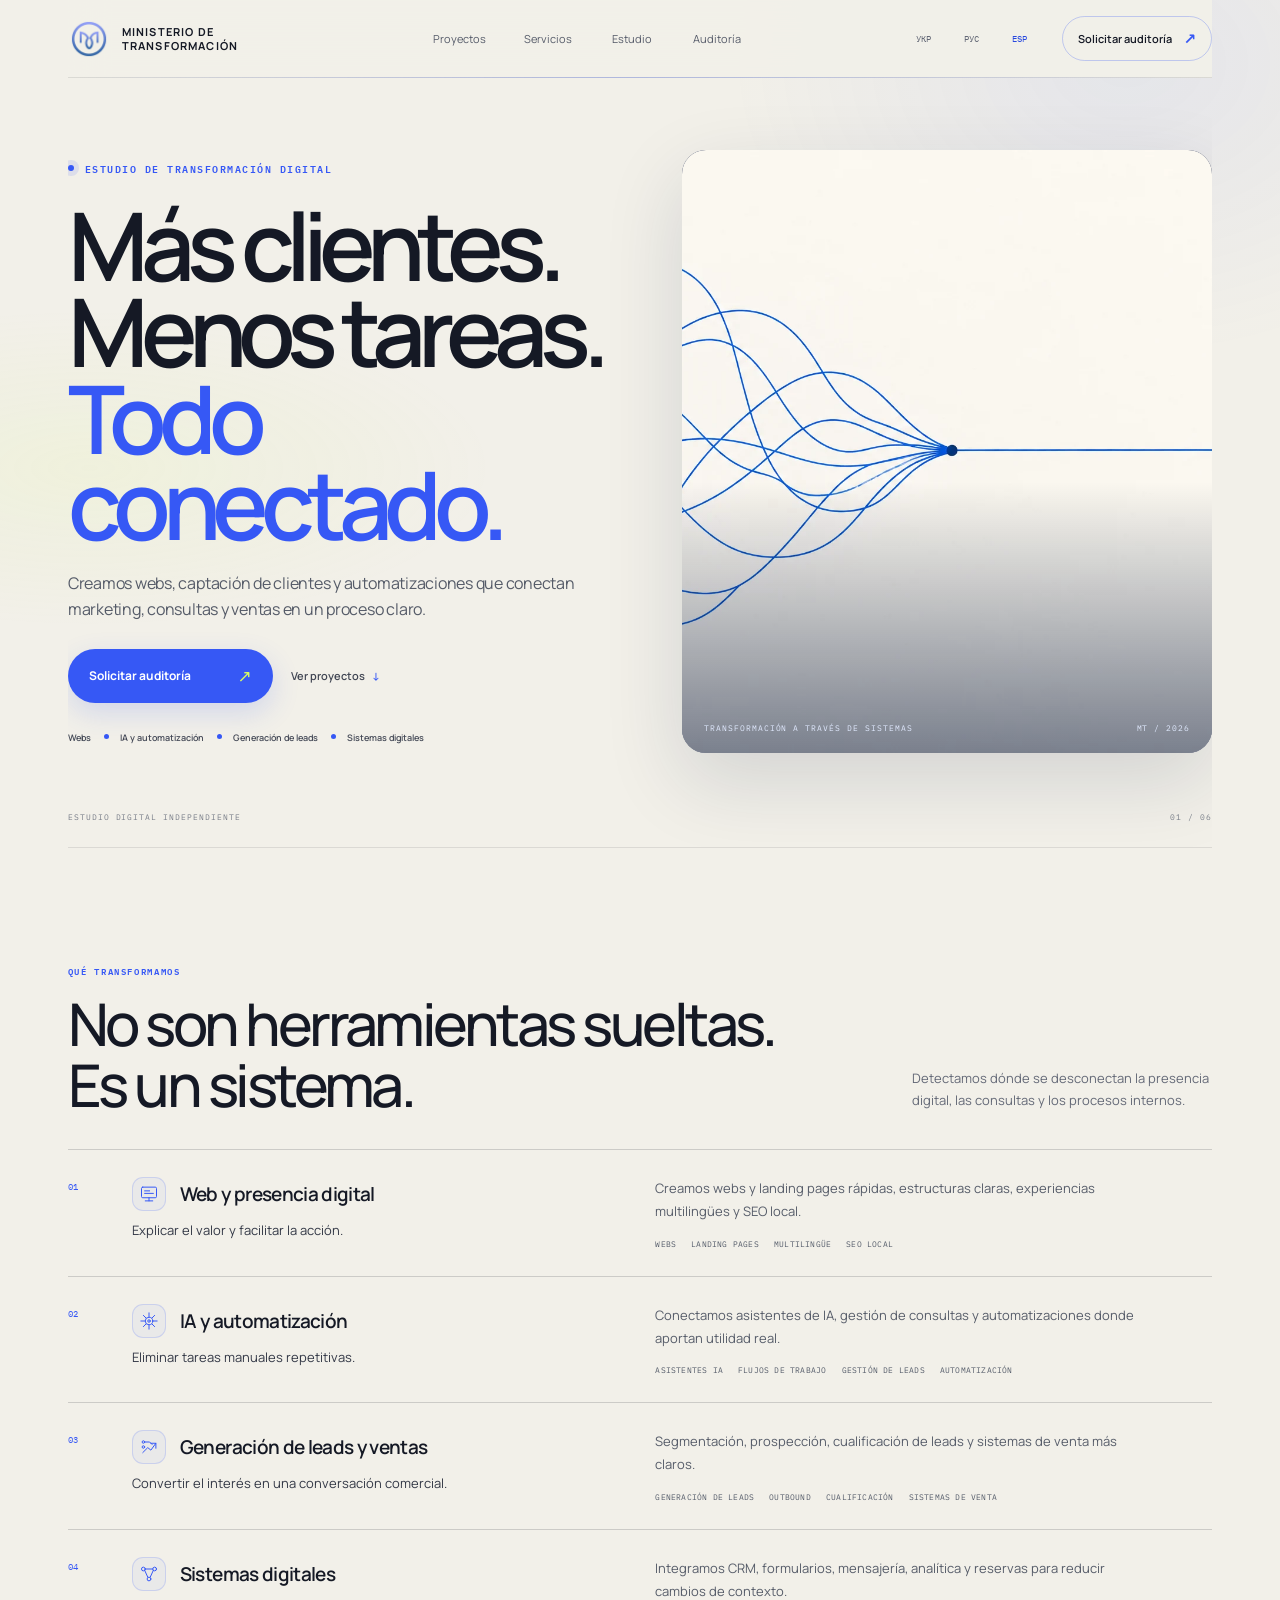
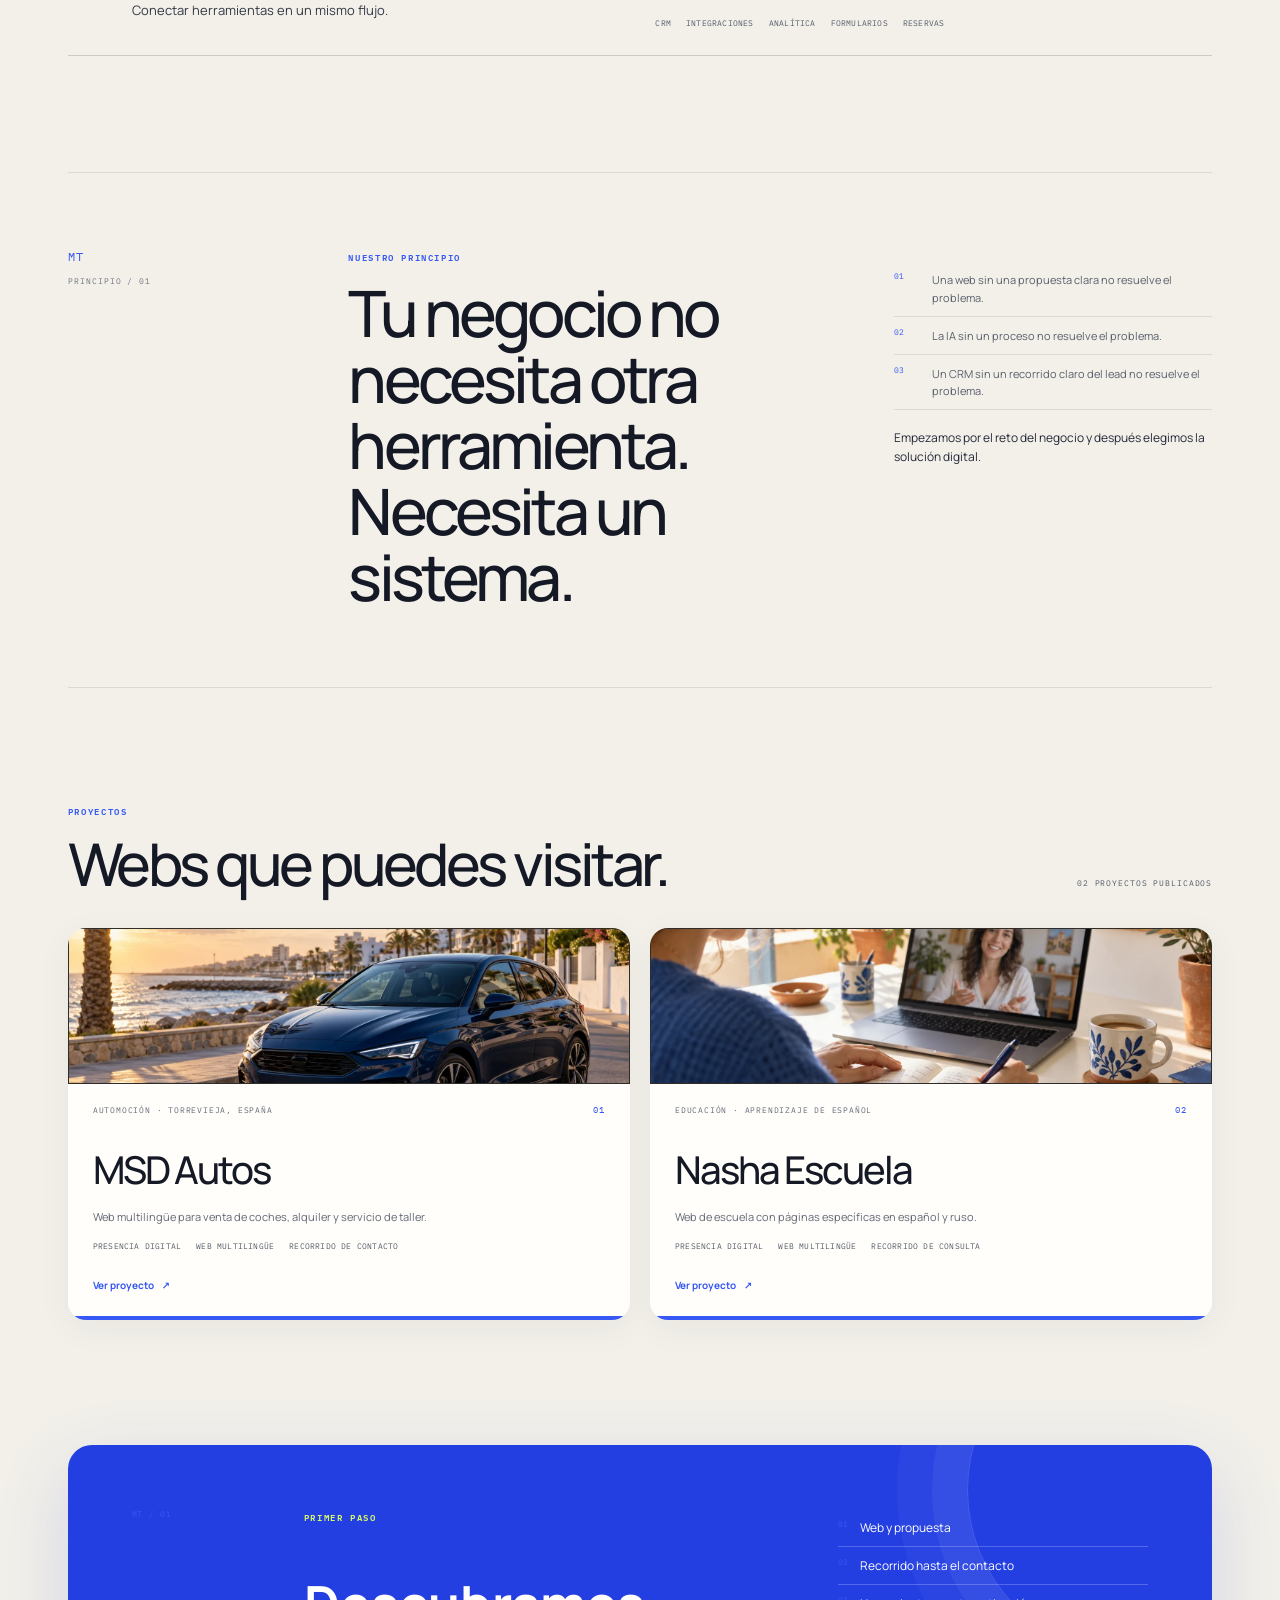
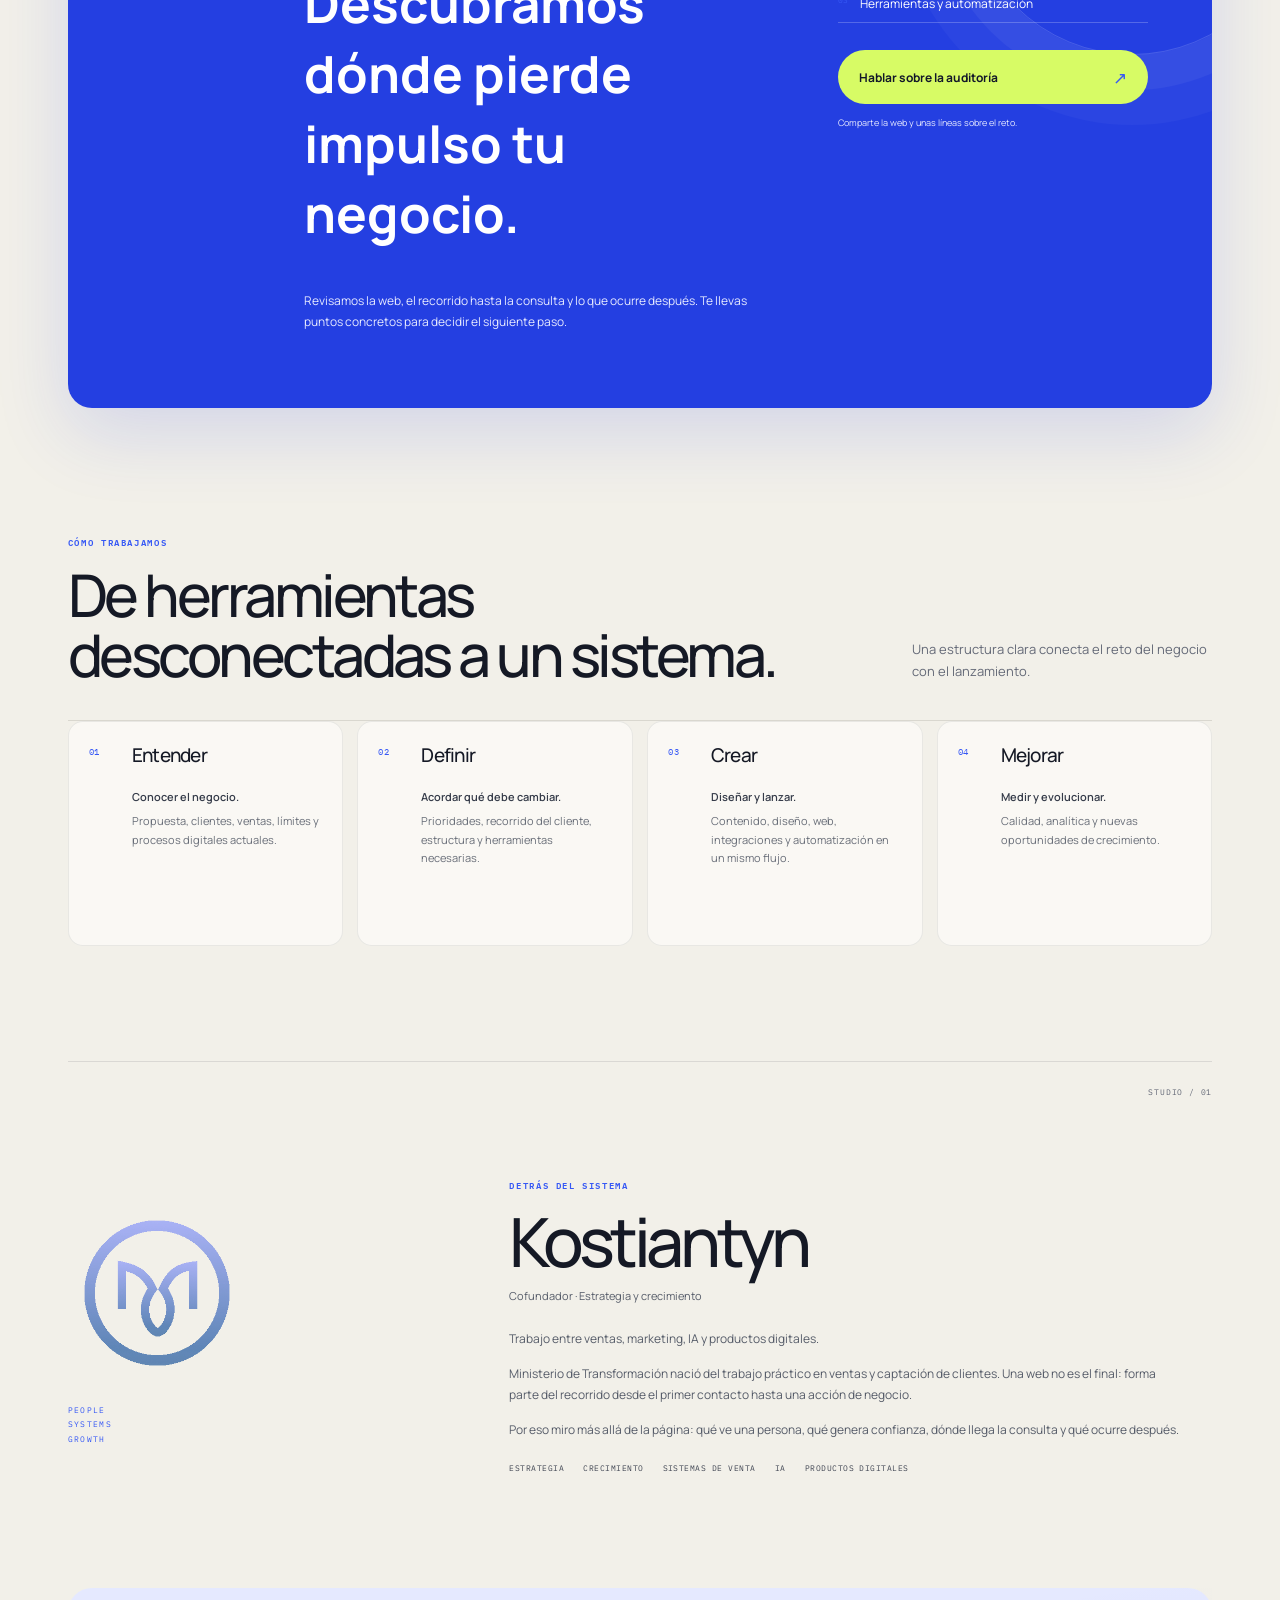
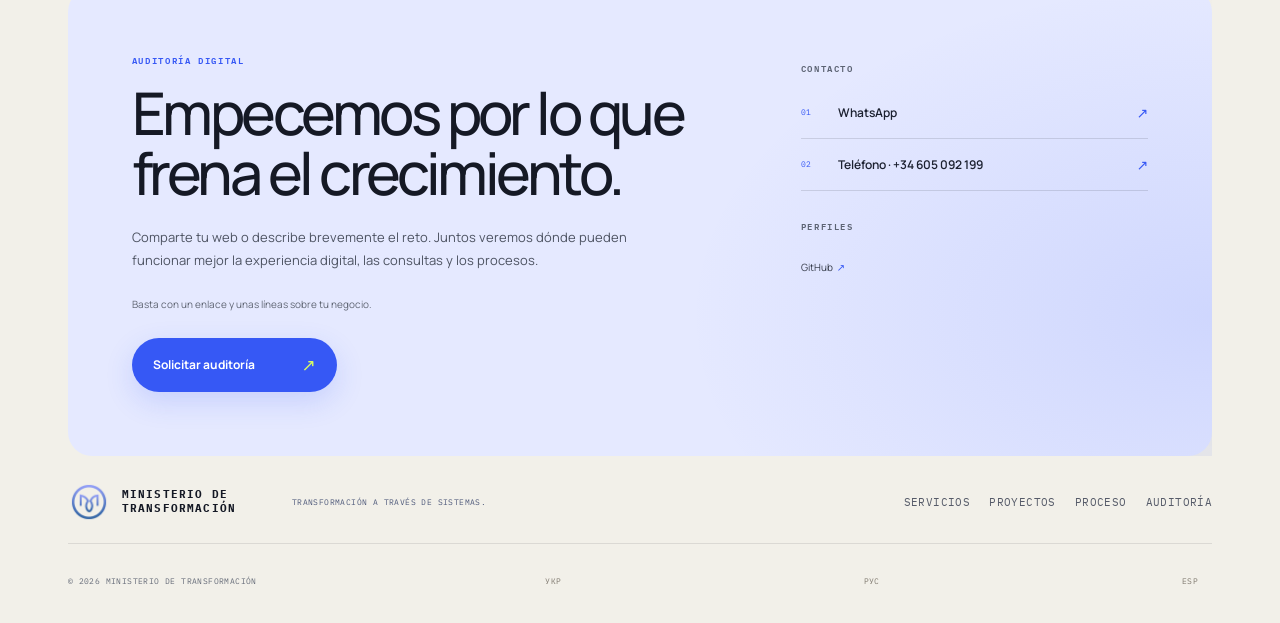
==== es/index.html @ d1e24c56 "Publish Ministry of Transformation landing page" ====
<!DOCTYPE html><html lang="es" data-astro-cid-6ioknxwj><head><meta charset="UTF-8"><meta name="viewport" content="width=device-width, initial-scale=1"><meta name="theme-color" content="#090908"><meta name="description" content="Ministerio de Transformación crea webs, automatización con IA, sistemas de captación de clientes e integraciones para negocios."><meta name="robots" content="index,follow"><title>Ministerio de Transformación — estudio de transformación digital</title><link rel="canonical" href="https://ministry-transformation.github.io/es/"><link rel="alternate" hreflang="uk" href="https://ministry-transformation.github.io/"><link rel="alternate" hreflang="ru" href="https://ministry-transformation.github.io/ru/"><link rel="alternate" hreflang="es" href="https://ministry-transformation.github.io/es/"><link rel="alternate" hreflang="x-default" href="https://ministry-transformation.github.io/"><link rel="icon" type="image/png" sizes="32x32" href="/mt-favicon-32.png"><meta property="og:type" content="website"><meta property="og:site_name" content="Ministerio de Transformación"><meta property="og:title" content="Ministerio de Transformación — ESTUDIO DE TRANSFORMACIÓN DIGITAL"><meta property="og:description" content="Ministerio de Transformación crea webs, automatización con IA, sistemas de captación de clientes e integraciones para negocios."><meta property="og:url" content="https://ministry-transformation.github.io/es/"><meta property="og:image" content="https://ministry-transformation.github.io/mt-og-card.png"><meta name="twitter:card" content="summary_large_image"><meta name="twitter:image" content="https://ministry-transformation.github.io/mt-og-card.png"><link rel="preconnect" href="https://fonts.googleapis.com"><link rel="preconnect" href="https://fonts.gstatic.com" crossorigin="anonymous"><link href="https://fonts.googleapis.com/css2?family=IBM+Plex+Mono:wght@400;500&family=Manrope:wght@400;500;600;700&display=swap" rel="stylesheet"><script type="application/ld+json">{"@context":"https://schema.org","@type":"Organization","name":"Ministerio de Transformación","description":"Ministerio de Transformación crea webs, automatización con IA, sistemas de captación de clientes e integraciones para negocios.","url":"https://ministry-transformation.github.io/es/","logo":"https://ministry-transformation.github.io/mt-symbol.png"}</script><link rel="stylesheet" href="/ministry-landing.css"></head><body data-astro-cid-6ioknxwj><div class="site-shell" data-astro-cid-6ioknxwj><header class="site-header" data-astro-cid-6ioknxwj><a class="brand" href="/es/" aria-label="Ministerio de Transformación — inicio" data-astro-cid-uivuhh7y><img src="/mt-symbol.png" alt="" width="48" height="48" fetchpriority="high" data-astro-cid-uivuhh7y><span class="brand-name" data-astro-cid-uivuhh7y>Ministerio de Transformación</span></a><nav class="primary-nav" aria-label="Navegación principal" data-astro-cid-6ioknxwj><a href="#work" data-astro-cid-6ioknxwj>Proyectos</a><a href="#services" data-astro-cid-6ioknxwj>Servicios</a><a href="#studio" data-astro-cid-6ioknxwj>Estudio</a><a href="#contact" data-astro-cid-6ioknxwj>Auditoría</a></nav><div class="header-tools" aria-label="Idioma" data-astro-cid-6ioknxwj><nav class="language-switch" aria-label="Idioma" data-astro-cid-6ioknxwj><a href="/" lang="uk" data-astro-cid-6ioknxwj>УКР</a><a href="/ru/" lang="ru" data-astro-cid-6ioknxwj>РУС</a><a href="/es/" lang="es" aria-current="page" data-astro-cid-6ioknxwj>ESP</a></nav><a class="header-cta" href="#contact" data-astro-cid-6ioknxwj>Solicitar auditoría <span aria-hidden="true" data-astro-cid-6ioknxwj>↗</span></a></div></header><main data-astro-cid-6ioknxwj><section class="hero" aria-labelledby="hero-title" data-astro-cid-6ioknxwj><div class="hero-copy" data-astro-cid-6ioknxwj><p class="eyebrow" data-astro-cid-6ioknxwj><span class="eyebrow-dot" aria-hidden="true" data-astro-cid-6ioknxwj></span>ESTUDIO DE TRANSFORMACIÓN DIGITAL</p><h1 id="hero-title" data-astro-cid-6ioknxwj><span data-astro-cid-6ioknxwj>Más clientes.</span><span data-astro-cid-6ioknxwj>Menos tareas.</span><span data-astro-cid-6ioknxwj>Todo conectado.</span></h1><p class="hero-description" data-astro-cid-6ioknxwj>Creamos webs, captación de clientes y automatizaciones que conectan marketing, consultas y ventas en un proceso claro.</p><div class="hero-actions" data-astro-cid-6ioknxwj><a class="button button-primary" href="#contact" data-astro-cid-6ioknxwj><span data-astro-cid-6ioknxwj>Solicitar auditoría</span><span class="button-arrow" aria-hidden="true" data-astro-cid-6ioknxwj>↗</span></a><a class="text-link" href="#work" data-astro-cid-6ioknxwj>Ver proyectos <span aria-hidden="true" data-astro-cid-6ioknxwj>↓</span></a></div><ul class="capability-line" aria-label="Capacidades principales" data-astro-cid-6ioknxwj><li data-astro-cid-6ioknxwj>Webs</li><li data-astro-cid-6ioknxwj>IA y automatización</li><li data-astro-cid-6ioknxwj>Generación de leads</li><li data-astro-cid-6ioknxwj>Sistemas digitales</li></ul></div><div class="hero-signature" aria-label="Transformación a través de sistemas" data-astro-cid-6ioknxwj><img class="hero-artwork" src="/mt-hero-option-flow-v2.webp" alt="" fetchpriority="high" data-astro-cid-6ioknxwj><div class="signature-caption" data-astro-cid-6ioknxwj><span data-astro-cid-6ioknxwj>Transformación a través de sistemas</span><span data-astro-cid-6ioknxwj>MT / 2026</span></div></div><div class="hero-index" aria-hidden="true" data-astro-cid-6ioknxwj><span data-astro-cid-6ioknxwj>Estudio digital independiente</span><span data-astro-cid-6ioknxwj>01 / 06</span></div></section><section class="section services-section" id="services" aria-labelledby="services-title" data-astro-cid-6ioknxwj><div class="section-heading" data-astro-cid-6ioknxwj><div data-astro-cid-6ioknxwj><p class="section-label" data-astro-cid-6ioknxwj>Qué transformamos</p><h2 id="services-title" data-astro-cid-6ioknxwj>No son herramientas sueltas. Es un sistema.</h2></div><p class="section-intro" data-astro-cid-6ioknxwj>Detectamos dónde se desconectan la presencia digital, las consultas y los procesos internos.</p></div><div class="service-list" data-astro-cid-6ioknxwj><article class="service-row" data-reveal style="--reveal-delay:0ms" data-astro-cid-6ioknxwj><span class="row-number" data-astro-cid-6ioknxwj>01</span><div class="service-main" data-astro-cid-6ioknxwj><div class="service-titleline" data-astro-cid-6ioknxwj><span class="service-icon" aria-hidden="true" data-astro-cid-6ioknxwj><svg viewBox="0 0 32 32" fill="none" data-astro-cid-6ioknxwj><rect x="4" y="5" width="24" height="17" rx="2" data-astro-cid-6ioknxwj></rect><path d="M10 27h12M16 22v5M9 11h8M9 15h14" data-astro-cid-6ioknxwj></path></svg></span><h3 data-astro-cid-6ioknxwj>Web y presencia digital</h3></div><p class="service-statement" data-astro-cid-6ioknxwj>Explicar el valor y facilitar la acción.</p></div><div class="service-detail" data-astro-cid-6ioknxwj><p data-astro-cid-6ioknxwj>Creamos webs y landing pages rápidas, estructuras claras, experiencias multilingües y SEO local.</p><ul class="tag-list" aria-label="Web y presencia digital — Capacidades principales" data-astro-cid-6ioknxwj><li data-astro-cid-6ioknxwj>Webs</li><li data-astro-cid-6ioknxwj>Landing pages</li><li data-astro-cid-6ioknxwj>Multilingüe</li><li data-astro-cid-6ioknxwj>SEO local</li></ul></div></article><article class="service-row" data-reveal style="--reveal-delay:80ms" data-astro-cid-6ioknxwj><span class="row-number" data-astro-cid-6ioknxwj>02</span><div class="service-main" data-astro-cid-6ioknxwj><div class="service-titleline" data-astro-cid-6ioknxwj><span class="service-icon" aria-hidden="true" data-astro-cid-6ioknxwj><svg viewBox="0 0 32 32" fill="none" data-astro-cid-6ioknxwj><path d="M16 3v6m0 14v6M3 16h6m14 0h6M7 7l4 4m10 10 4 4m0-18-4 4m-10 10-4 4" data-astro-cid-6ioknxwj></path><circle cx="16" cy="16" r="6" data-astro-cid-6ioknxwj></circle><circle cx="16" cy="16" r="2" data-astro-cid-6ioknxwj></circle></svg></span><h3 data-astro-cid-6ioknxwj>IA y automatización</h3></div><p class="service-statement" data-astro-cid-6ioknxwj>Eliminar tareas manuales repetitivas.</p></div><div class="service-detail" data-astro-cid-6ioknxwj><p data-astro-cid-6ioknxwj>Conectamos asistentes de IA, gestión de consultas y automatizaciones donde aportan utilidad real.</p><ul class="tag-list" aria-label="IA y automatización — Capacidades principales" data-astro-cid-6ioknxwj><li data-astro-cid-6ioknxwj>Asistentes IA</li><li data-astro-cid-6ioknxwj>Flujos de trabajo</li><li data-astro-cid-6ioknxwj>Gestión de leads</li><li data-astro-cid-6ioknxwj>Automatización</li></ul></div></article><article class="service-row" data-reveal style="--reveal-delay:160ms" data-astro-cid-6ioknxwj><span class="row-number" data-astro-cid-6ioknxwj>03</span><div class="service-main" data-astro-cid-6ioknxwj><div class="service-titleline" data-astro-cid-6ioknxwj><span class="service-icon" aria-hidden="true" data-astro-cid-6ioknxwj><svg viewBox="0 0 32 32" fill="none" data-astro-cid-6ioknxwj><path d="M6 25 14 17l5 4 8-11M19 10h8v8" data-astro-cid-6ioknxwj></path><circle cx="7" cy="8" r="2" data-astro-cid-6ioknxwj></circle><circle cx="7" cy="16" r="2" data-astro-cid-6ioknxwj></circle><path d="M9 8h8l4 4" data-astro-cid-6ioknxwj></path></svg></span><h3 data-astro-cid-6ioknxwj>Generación de leads y ventas</h3></div><p class="service-statement" data-astro-cid-6ioknxwj>Convertir el interés en una conversación comercial.</p></div><div class="service-detail" data-astro-cid-6ioknxwj><p data-astro-cid-6ioknxwj>Segmentación, prospección, cualificación de leads y sistemas de venta más claros.</p><ul class="tag-list" aria-label="Generación de leads y ventas — Capacidades principales" data-astro-cid-6ioknxwj><li data-astro-cid-6ioknxwj>Generación de leads</li><li data-astro-cid-6ioknxwj>Outbound</li><li data-astro-cid-6ioknxwj>Cualificación</li><li data-astro-cid-6ioknxwj>Sistemas de venta</li></ul></div></article><article class="service-row" data-reveal style="--reveal-delay:240ms" data-astro-cid-6ioknxwj><span class="row-number" data-astro-cid-6ioknxwj>04</span><div class="service-main" data-astro-cid-6ioknxwj><div class="service-titleline" data-astro-cid-6ioknxwj><span class="service-icon" aria-hidden="true" data-astro-cid-6ioknxwj><svg viewBox="0 0 32 32" fill="none" data-astro-cid-6ioknxwj><circle cx="7" cy="8" r="3" data-astro-cid-6ioknxwj></circle><circle cx="25" cy="8" r="3" data-astro-cid-6ioknxwj></circle><circle cx="16" cy="24" r="3" data-astro-cid-6ioknxwj></circle><path d="M10 8h12M9 10l5 11m9-11-5 11" data-astro-cid-6ioknxwj></path></svg></span><h3 data-astro-cid-6ioknxwj>Sistemas digitales</h3></div><p class="service-statement" data-astro-cid-6ioknxwj>Conectar herramientas en un mismo flujo.</p></div><div class="service-detail" data-astro-cid-6ioknxwj><p data-astro-cid-6ioknxwj>Integramos CRM, formularios, mensajería, analítica y reservas para reducir cambios de contexto.</p><ul class="tag-list" aria-label="Sistemas digitales — Capacidades principales" data-astro-cid-6ioknxwj><li data-astro-cid-6ioknxwj>CRM</li><li data-astro-cid-6ioknxwj>Integraciones</li><li data-astro-cid-6ioknxwj>Analítica</li><li data-astro-cid-6ioknxwj>Formularios</li><li data-astro-cid-6ioknxwj>Reservas</li></ul></div></article></div></section><section class="statement-section" aria-labelledby="statement-title" data-astro-cid-6ioknxwj><div class="statement-marker" data-astro-cid-6ioknxwj><span data-astro-cid-6ioknxwj>MT</span><span data-astro-cid-6ioknxwj>Principio / 01</span></div><div class="statement-copy" data-astro-cid-6ioknxwj><p class="section-label" data-astro-cid-6ioknxwj>Nuestro principio</p><h2 id="statement-title" data-astro-cid-6ioknxwj>Tu negocio no necesita otra herramienta. Necesita un sistema.</h2></div><div class="statement-detail" data-astro-cid-6ioknxwj><ul data-astro-cid-6ioknxwj><li data-astro-cid-6ioknxwj><span data-astro-cid-6ioknxwj>01</span>Una web sin una propuesta clara no resuelve el problema.</li><li data-astro-cid-6ioknxwj><span data-astro-cid-6ioknxwj>02</span>La IA sin un proceso no resuelve el problema.</li><li data-astro-cid-6ioknxwj><span data-astro-cid-6ioknxwj>03</span>Un CRM sin un recorrido claro del lead no resuelve el problema.</li></ul><p data-astro-cid-6ioknxwj>Empezamos por el reto del negocio y después elegimos la solución digital.</p></div></section><section class="section work-section" id="work" aria-labelledby="work-title" data-astro-cid-6ioknxwj><div class="section-heading" data-astro-cid-6ioknxwj><div data-astro-cid-6ioknxwj><p class="section-label" data-astro-cid-6ioknxwj>Proyectos</p><h2 id="work-title" data-astro-cid-6ioknxwj>Webs que puedes visitar.</h2></div><span class="work-count" data-astro-cid-6ioknxwj>02 proyectos publicados</span></div><div class="project-grid" data-astro-cid-6ioknxwj><article class="project-card" data-reveal style="--reveal-delay:0ms" data-astro-cid-6ioknxwj><div class="project-image" aria-hidden="true" data-astro-cid-6ioknxwj><img src="/mt-project-msd-autos.webp" alt="" loading="lazy" decoding="async" data-astro-cid-6ioknxwj></div><div class="project-overline" data-astro-cid-6ioknxwj><p class="project-category" data-astro-cid-6ioknxwj>Automoción · Torrevieja, España</p><span class="project-index" data-astro-cid-6ioknxwj>01</span></div><h3 data-astro-cid-6ioknxwj>MSD Autos</h3><p data-astro-cid-6ioknxwj>Web multilingüe para venta de coches, alquiler y servicio de taller.</p><ul class="tag-list" aria-label="MSD Autos — Servicios" data-astro-cid-6ioknxwj><li data-astro-cid-6ioknxwj>Presencia digital</li><li data-astro-cid-6ioknxwj>Web multilingüe</li><li data-astro-cid-6ioknxwj>Recorrido de contacto</li></ul><a href="https://ministry-transformation.github.io/msd-autos/" target="_blank" rel="noreferrer" data-astro-cid-6ioknxwj>Ver proyecto <span aria-hidden="true" data-astro-cid-6ioknxwj>↗</span></a></article><article class="project-card" data-reveal style="--reveal-delay:100ms" data-astro-cid-6ioknxwj><div class="project-image" aria-hidden="true" data-astro-cid-6ioknxwj><img src="/mt-project-nasha-escuela.webp" alt="" loading="lazy" decoding="async" data-astro-cid-6ioknxwj></div><div class="project-overline" data-astro-cid-6ioknxwj><p class="project-category" data-astro-cid-6ioknxwj>Educación · Aprendizaje de español</p><span class="project-index" data-astro-cid-6ioknxwj>02</span></div><h3 data-astro-cid-6ioknxwj>Nasha Escuela</h3><p data-astro-cid-6ioknxwj>Web de escuela con páginas específicas en español y ruso.</p><ul class="tag-list" aria-label="Nasha Escuela — Servicios" data-astro-cid-6ioknxwj><li data-astro-cid-6ioknxwj>Presencia digital</li><li data-astro-cid-6ioknxwj>Web multilingüe</li><li data-astro-cid-6ioknxwj>Recorrido de consulta</li></ul><a href="https://ministry-transformation.github.io/nashaescuela/es/" target="_blank" rel="noreferrer" data-astro-cid-6ioknxwj>Ver proyecto <span aria-hidden="true" data-astro-cid-6ioknxwj>↗</span></a></article></div></section><section class="audit-band" data-reveal aria-labelledby="audit-title" data-astro-cid-6ioknxwj><div class="audit-index" data-astro-cid-6ioknxwj><span data-astro-cid-6ioknxwj>MT / 01</span></div><div class="audit-main" data-astro-cid-6ioknxwj><p class="section-label" data-astro-cid-6ioknxwj>Primer paso</p><h2 id="audit-title" data-astro-cid-6ioknxwj>Descubramos dónde pierde impulso tu negocio.</h2><p data-astro-cid-6ioknxwj>Revisamos la web, el recorrido hasta la consulta y lo que ocurre después. Te llevas puntos concretos para decidir el siguiente paso.</p></div><div class="audit-action" data-astro-cid-6ioknxwj><ul data-astro-cid-6ioknxwj><li data-astro-cid-6ioknxwj><span data-astro-cid-6ioknxwj>01</span>Web y propuesta</li><li data-astro-cid-6ioknxwj><span data-astro-cid-6ioknxwj>02</span>Recorrido hasta el contacto</li><li data-astro-cid-6ioknxwj><span data-astro-cid-6ioknxwj>03</span>Herramientas y automatización</li></ul><a class="button button-primary" href="#contact" data-astro-cid-6ioknxwj><span data-astro-cid-6ioknxwj>Hablar sobre la auditoría</span><span class="button-arrow" aria-hidden="true" data-astro-cid-6ioknxwj>↗</span></a><small data-astro-cid-6ioknxwj>Comparte la web y unas líneas sobre el reto.</small></div></section><section class="section process-section" id="process" aria-labelledby="process-title" data-astro-cid-6ioknxwj><div class="section-heading" data-astro-cid-6ioknxwj><div data-astro-cid-6ioknxwj><p class="section-label" data-astro-cid-6ioknxwj>Cómo trabajamos</p><h2 id="process-title" data-astro-cid-6ioknxwj>De herramientas desconectadas a un sistema.</h2></div><p class="section-intro" data-astro-cid-6ioknxwj>Una estructura clara conecta el reto del negocio con el lanzamiento.</p></div><ol class="process-list" data-astro-cid-6ioknxwj><li data-reveal style="--reveal-delay:0ms" data-astro-cid-6ioknxwj><span class="step-number" data-astro-cid-6ioknxwj>01</span><div data-astro-cid-6ioknxwj><h3 data-astro-cid-6ioknxwj>Entender</h3><strong data-astro-cid-6ioknxwj>Conocer el negocio.</strong><p data-astro-cid-6ioknxwj>Propuesta, clientes, ventas, límites y procesos digitales actuales.</p></div></li><li data-reveal style="--reveal-delay:90ms" data-astro-cid-6ioknxwj><span class="step-number" data-astro-cid-6ioknxwj>02</span><div data-astro-cid-6ioknxwj><h3 data-astro-cid-6ioknxwj>Definir</h3><strong data-astro-cid-6ioknxwj>Acordar qué debe cambiar.</strong><p data-astro-cid-6ioknxwj>Prioridades, recorrido del cliente, estructura y herramientas necesarias.</p></div></li><li data-reveal style="--reveal-delay:180ms" data-astro-cid-6ioknxwj><span class="step-number" data-astro-cid-6ioknxwj>03</span><div data-astro-cid-6ioknxwj><h3 data-astro-cid-6ioknxwj>Crear</h3><strong data-astro-cid-6ioknxwj>Diseñar y lanzar.</strong><p data-astro-cid-6ioknxwj>Contenido, diseño, web, integraciones y automatización en un mismo flujo.</p></div></li><li data-reveal style="--reveal-delay:270ms" data-astro-cid-6ioknxwj><span class="step-number" data-astro-cid-6ioknxwj>04</span><div data-astro-cid-6ioknxwj><h3 data-astro-cid-6ioknxwj>Mejorar</h3><strong data-astro-cid-6ioknxwj>Medir y evolucionar.</strong><p data-astro-cid-6ioknxwj>Calidad, analítica y nuevas oportunidades de crecimiento.</p></div></li></ol></section><section class="section studio-section" id="studio" aria-labelledby="studio-title" data-reveal data-astro-cid-6ioknxwj><div class="studio-mark" data-astro-cid-6ioknxwj><img src="/mt-symbol.png" alt="" width="180" height="180" loading="lazy" data-astro-cid-6ioknxwj><span data-astro-cid-6ioknxwj>People<br data-astro-cid-6ioknxwj>Systems<br data-astro-cid-6ioknxwj>Growth</span></div><div class="studio-copy" data-astro-cid-6ioknxwj><p class="section-label" data-astro-cid-6ioknxwj>Detrás del sistema</p><h2 id="studio-title" data-astro-cid-6ioknxwj>Kostiantyn</h2><p class="founder-role" data-astro-cid-6ioknxwj>Cofundador · Estrategia y crecimiento</p><p class="founder-paragraph" data-astro-cid-6ioknxwj>Trabajo entre ventas, marketing, IA y productos digitales.</p><p class="founder-paragraph" data-astro-cid-6ioknxwj>Ministerio de Transformación nació del trabajo práctico en ventas y captación de clientes. Una web no es el final: forma parte del recorrido desde el primer contacto hasta una acción de negocio.</p><p class="founder-paragraph" data-astro-cid-6ioknxwj>Por eso miro más allá de la página: qué ve una persona, qué genera confianza, dónde llega la consulta y qué ocurre después.</p><ul class="focus-list" aria-label="Áreas de especialidad" data-astro-cid-6ioknxwj><li data-astro-cid-6ioknxwj>Estrategia</li><li data-astro-cid-6ioknxwj>Crecimiento</li><li data-astro-cid-6ioknxwj>Sistemas de venta</li><li data-astro-cid-6ioknxwj>IA</li><li data-astro-cid-6ioknxwj>Productos digitales</li></ul></div><span class="studio-index" aria-hidden="true" data-astro-cid-6ioknxwj>STUDIO / 01</span></section><section class="contact-section" id="contact" aria-labelledby="contact-title" data-reveal data-astro-cid-6ioknxwj><div class="contact-copy" data-astro-cid-6ioknxwj><p class="section-label" data-astro-cid-6ioknxwj>Auditoría digital</p><h2 id="contact-title" data-astro-cid-6ioknxwj>Empecemos por lo que frena el crecimiento.</h2><p data-astro-cid-6ioknxwj>Comparte tu web o describe brevemente el reto. Juntos veremos dónde pueden funcionar mejor la experiencia digital, las consultas y los procesos.</p><p class="contact-microcopy" data-astro-cid-6ioknxwj>Basta con un enlace y unas líneas sobre tu negocio.</p><a class="button button-primary" href="https://wa.me/380991899991" data-astro-cid-6ioknxwj><span data-astro-cid-6ioknxwj>Solicitar auditoría</span><span class="button-arrow" aria-hidden="true" data-astro-cid-6ioknxwj>↗</span></a></div><div class="contact-details" data-astro-cid-6ioknxwj><div class="contact-group" data-astro-cid-6ioknxwj><p class="section-label" data-astro-cid-6ioknxwj>Contacto</p><ul class="contact-list" data-astro-cid-6ioknxwj><li data-astro-cid-6ioknxwj><span data-astro-cid-6ioknxwj>01</span><a href="https://wa.me/380991899991" target="_blank" rel="noreferrer" aria-label="WhatsApp" data-astro-cid-6ioknxwj><span data-astro-cid-6ioknxwj>WhatsApp</span><b aria-hidden="true" data-astro-cid-6ioknxwj>↗</b></a></li><li data-astro-cid-6ioknxwj><span data-astro-cid-6ioknxwj>02</span><a href="tel:+34605092199" aria-label="Teléfono: +34 605 092 199" data-astro-cid-6ioknxwj><span data-astro-cid-6ioknxwj>Teléfono<span class="contact-value" data-astro-cid-6ioknxwj> · +34 605 092 199</span></span><b aria-hidden="true" data-astro-cid-6ioknxwj>↗</b></a></li></ul></div><div class="social-group" data-astro-cid-6ioknxwj><p class="section-label" data-astro-cid-6ioknxwj>Perfiles</p><nav class="social-links" aria-label="Perfiles sociales" data-astro-cid-6ioknxwj><a href="https://github.com/Ministry-transformation" target="_blank" rel="noreferrer" data-astro-cid-6ioknxwj>GitHub<span aria-hidden="true" data-astro-cid-6ioknxwj>↗</span></a></nav></div></div></section></main><footer class="site-footer" data-astro-cid-6ioknxwj><div class="footer-brand" data-astro-cid-6ioknxwj><a class="brand" href="/es/" aria-label="Ministerio de Transformación — inicio" data-astro-cid-uivuhh7y><img src="/mt-symbol.png" alt="" width="48" height="48" fetchpriority="high" data-astro-cid-uivuhh7y><span class="brand-name" data-astro-cid-uivuhh7y>Ministerio de Transformación</span></a><p data-astro-cid-6ioknxwj>Transformación a través de sistemas.</p></div><nav class="footer-links" aria-label="Navegación principal" data-astro-cid-6ioknxwj><a href="#services" data-astro-cid-6ioknxwj>Servicios</a><a href="#work" data-astro-cid-6ioknxwj>Proyectos</a><a href="#process" data-astro-cid-6ioknxwj>Proceso</a><a href="#contact" data-astro-cid-6ioknxwj>Auditoría</a></nav><div class="footer-meta" data-astro-cid-6ioknxwj><span data-astro-cid-6ioknxwj>© 2026 Ministerio de Transformación</span><a href="/" data-astro-cid-6ioknxwj>УКР</a><a href="/ru/" data-astro-cid-6ioknxwj>РУС</a><a href="/es/" data-astro-cid-6ioknxwj>ESP</a></div></footer></div><script type="module">if(!window.matchMedia(`(prefers-reduced-motion: reduce)`).matches&&`IntersectionObserver`in window){document.documentElement.classList.add(`has-reveal`);let e=new IntersectionObserver((e,t)=>e.forEach(e=>{e.isIntersecting&&(e.target.classList.add(`is-visible`),t.unobserve(e.target))}),{threshold:.12,rootMargin:`0px 0px -32px 0px`});document.querySelectorAll(`[data-reveal]`).forEach(t=>e.observe(t))}</script></body></html>
---- ministry-landing.css ----
:root{--mt-bg:#050505;--mt-surface:#0d0d0d;--mt-text:#f4f1ea;--mt-muted:#9d9d9a;--mt-line:#292929;--mt-accent:#9f7e5b;--mt-accent-light:#b89a72;--mt-font:"Manrope", system-ui, sans-serif;--mt-mono:"IBM Plex Mono", ui-monospace, monospace;--mt-content:1280px;--mt-gutter:clamp(20px, 5.1vw, 74px)}*,:before,:after{box-sizing:border-box}html{scroll-behavior:smooth;background:var(--mt-bg);color-scheme:dark;min-width:0;scroll-padding-top:28px}body{background:var(--mt-bg);min-width:0;color:var(--mt-text);font-family:var(--mt-font);-webkit-font-smoothing:antialiased;margin:0;overflow-x:clip}body:before{z-index:-1;pointer-events:none;content:"";background:radial-gradient(at 78% 13%,#9f7e5b11,#0000 32%);position:fixed;inset:0}a{color:inherit}a:focus-visible,summary:focus-visible{outline:2px solid var(--mt-accent-light);outline-offset:5px}::selection{background:var(--mt-accent);color:var(--mt-bg)}.site-shell{width:min(100%,1600px);padding-inline:var(--mt-gutter);margin-inline:auto}.site-header{border-bottom:1px solid var(--mt-line);justify-content:space-between;align-items:center;gap:28px;min-height:92px;display:flex}.primary-nav,.footer-links{align-items:center;gap:clamp(20px,3vw,44px);display:flex}.primary-nav a,.footer-links a{color:#aaa8a2;font-size:11px;text-decoration:none;transition:color .2s}.primary-nav a:hover,.footer-links a:hover{color:var(--mt-text)}.header-cta{min-height:44px;color:var(--mt-text);white-space:nowrap;align-items:center;gap:12px;font-size:11px;font-weight:600;text-decoration:none;display:inline-flex}.header-cta span{color:var(--mt-accent-light);font-size:15px}.hero{border-bottom:1px solid var(--mt-line);grid-template-columns:minmax(0,1.2fr) minmax(300px,.8fr);align-items:center;min-height:min(790px,100svh - 92px);padding-block:clamp(78px,11vh,150px) 118px;display:grid;position:relative}.hero-copy{z-index:1;max-width:790px;padding-right:clamp(12px,4vw,56px);animation:.7s 50ms both mt-rise;position:relative}.eyebrow,.section-label,.signature-caption,.hero-index,.row-number,.step-number,.statement-marker,.work-count,.work-status,.work-empty-index,.studio-index,.site-footer,.chooser-panel>p{font-family:var(--mt-mono);text-transform:uppercase}.eyebrow{color:var(--mt-accent-light);letter-spacing:.19em;align-items:center;gap:11px;margin:0 0 25px;font-size:10px;display:flex}.eyebrow-dot{background:var(--mt-accent);border-radius:50%;width:6px;height:6px;box-shadow:0 0 12px #9f7e5b66}h1,h2,h3,p{overflow-wrap:break-word}h1{letter-spacing:-.075em;max-width:820px;margin:0;font-size:clamp(54px,6.4vw,88px);font-weight:500;line-height:.98}h1>span{white-space:nowrap;display:block}.hero-description{color:#b1afa9;letter-spacing:-.015em;max-width:555px;margin:26px 0 0;font-size:clamp(16px,1.45vw,20px);line-height:1.7}.hero-actions{align-items:center;gap:25px;margin-top:32px;display:flex}.button{cursor:pointer;min-height:54px;font-family:var(--mt-font);border:0;border-radius:999px;justify-content:space-between;align-items:center;gap:30px;padding:0 22px 0 24px;font-size:12px;font-weight:700;text-decoration:none;list-style:none;transition:background .2s,color .2s,transform .2s;display:inline-flex}.button::-webkit-details-marker{display:none}.button-primary{background:var(--mt-text);min-width:194px;color:var(--mt-bg)}.button-primary:hover{background:#fff;transform:translateY(-2px)}.button-arrow{color:var(--mt-accent);font-size:17px;font-weight:500}.text-link{color:#d1cec7;align-items:center;min-height:44px;font-size:11px;text-decoration:none;display:inline-flex}.text-link span{color:var(--mt-accent-light);padding-left:7px}.text-link:hover{color:#fff}.contact-chooser{width:fit-content;position:relative}.chooser-panel{z-index:10;background:var(--mt-surface);border:1px solid #39342d;width:min(320px,100vw - 40px);padding:15px 17px 13px;position:absolute;top:calc(100% + 12px);left:0;box-shadow:0 20px 55px #000c}.chooser-panel-up{top:auto;bottom:calc(100% + 12px)}.chooser-panel>p{color:var(--mt-muted);letter-spacing:.1em;margin:0 0 8px;font-size:9px}.chooser-panel ul{margin:0 0 8px;padding:0;list-style:none}.chooser-panel li+li{border-top:1px solid #262421}.chooser-panel a,.pending-channel{justify-content:space-between;align-items:center;gap:12px;min-height:42px;font-size:12px;text-decoration:none;display:flex}.chooser-panel a:hover{color:var(--mt-accent-light)}.chooser-panel a>span{color:var(--mt-accent)}.pending-channel{color:#c3c0b8}.pending-channel small,.contact-pending small{color:#77746e;font:8px var(--mt-mono);letter-spacing:.05em;text-transform:uppercase;white-space:nowrap}.chooser-panel>small{color:#85827b;font-size:10px;line-height:1.5;display:block}.capability-line{flex-wrap:wrap;gap:10px 20px;margin:35px 0 0;padding:0;list-style:none;display:flex}.capability-line li{color:#b7b4ad;font-size:10px}.capability-line li+li:before{background:var(--mt-accent);content:"";border-radius:50%;width:4px;height:4px;margin:0 11px 2px 0;display:inline-block}.hero-signature{align-self:center;width:100%;padding:80px 0 30px 7%;animation:.85s .25s both mt-rise;position:relative}.hero-signature>svg{z-index:1;width:100%;position:relative}.signature-orbit{aspect-ratio:1;border:1px solid #b89a7225;border-radius:50%;width:198px;position:absolute;top:16px;right:14%}.signature-orbit:before,.signature-orbit:after{border-radius:inherit;content:"";border:1px solid #b89a7218;position:absolute;inset:17px}.signature-orbit:after{inset:35px}.signature-orbit span{transform-origin:0;background:#b89a7229;width:32%;height:1px;position:absolute;top:50%;left:50%}.signature-orbit span:first-child{transform:rotate(0)}.signature-orbit span:nth-child(2){transform:rotate(60deg)}.signature-orbit span:nth-child(3){transform:rotate(120deg)}.signature-caption{color:#81735f;letter-spacing:.14em;justify-content:space-between;gap:15px;margin-top:5px;font-size:8px;display:flex}.hero-index{color:#6f6d67;letter-spacing:.12em;justify-content:space-between;font-size:8px;display:flex;position:absolute;bottom:25px;left:0;right:0}.section{width:min(100%, var(--mt-content));margin-inline:auto;padding-block:clamp(94px,11vw,154px);scroll-margin-top:35px}.section-heading{justify-content:space-between;align-items:end;gap:40px;margin-bottom:43px;display:flex}.section-label{color:var(--mt-accent-light);letter-spacing:.18em;margin:0 0 15px;font-size:9px}.section-heading h2,.statement-copy h2,.contact-copy h2{letter-spacing:-.06em;max-width:760px;margin:0;font-size:clamp(35px,4.8vw,61px);font-weight:500;line-height:1.03}.section-intro{max-width:300px;color:var(--mt-muted);margin:0 0 4px;font-size:13px;line-height:1.7}.service-list{border-top:1px solid var(--mt-line)}.service-row{border-bottom:1px solid var(--mt-line);grid-template-columns:58px minmax(0,.95fr) minmax(260px,1.05fr);gap:22px;padding:29px 0 31px;display:grid}.row-number,.step-number{color:var(--mt-accent);letter-spacing:.07em;padding-top:4px;font-size:9px}.service-main h3{letter-spacing:-.035em;margin:0 0 11px;font-size:18px;font-weight:600}.service-statement{color:#cecbc4;max-width:420px;margin:0;font-size:14px;line-height:1.5}.service-detail p{max-width:480px;color:var(--mt-muted);margin:0;font-size:12px;line-height:1.75}.tag-list,.focus-list{flex-wrap:wrap;gap:8px 15px;margin:16px 0 0;padding:0;list-style:none;display:flex}.tag-list li{color:#77746e;font:8px var(--mt-mono);letter-spacing:.025em;text-transform:uppercase}.statement-section{border-block:1px solid var(--mt-line);grid-template-columns:1fr 2.1fr 1fr;align-items:start;gap:35px;padding-block:clamp(78px,9vw,122px);display:grid}.statement-marker{color:#7c756b;letter-spacing:.12em;flex-direction:column;gap:12px;font-size:8px;display:flex}.statement-marker span:first-child{color:var(--mt-accent);font-size:12px}.statement-copy h2{font-size:clamp(39px,5.1vw,68px)}.statement-detail{padding-top:28px}.statement-detail ul{margin:0;padding:0;list-style:none}.statement-detail li{color:#8f8d87;border-bottom:1px solid #232220;grid-template-columns:28px 1fr;gap:8px;padding:10px 0;font-size:10px;line-height:1.55;display:grid}.statement-detail li span{color:#6c5e4b;font:8px var(--mt-mono)}.statement-detail>p{color:#dfdcd4;margin:18px 0 0;font-size:12px;line-height:1.65}.work-section{padding-bottom:clamp(80px,9vw,125px)}.work-section .section-heading{margin-bottom:33px}.work-count{color:#77746e;letter-spacing:.11em;padding-bottom:7px;font-size:8px}.project-grid{grid-template-columns:repeat(2,minmax(0,1fr));gap:28px;display:grid}.project-card{border-top:1px solid #39342d;min-width:0;padding-top:17px}.project-card img{aspect-ratio:1.55;object-fit:cover;border:1px solid #302d28;width:100%;margin-bottom:17px;display:block}.project-overline{justify-content:space-between;align-items:baseline;gap:14px;margin-bottom:10px;display:flex}.project-category{color:var(--mt-accent-light);font:8px var(--mt-mono);letter-spacing:.1em;text-transform:uppercase;margin:0}.project-index{color:#625c52;font:9px var(--mt-mono);letter-spacing:.1em}.project-card h3{letter-spacing:-.04em;margin:0;font-size:21px;font-weight:500}.project-card>p:not(.project-category){color:var(--mt-muted);margin:12px 0 0;font-size:11px;line-height:1.7}.project-card .tag-list{margin-top:15px}.project-card>a{color:#ddd9d1;align-items:center;gap:8px;min-height:44px;margin-top:20px;font-size:10px;text-decoration:none;display:inline-flex}.project-card>a span{color:var(--mt-accent)}.project-card>a:hover{color:var(--mt-accent-light)}.work-empty{background:linear-gradient(105deg,#0b0b0a,#070707 68%);border:1px solid #282623;grid-template-columns:1fr 2.3fr 1fr;align-items:center;gap:30px;min-height:155px;padding:27px 30px;display:grid;position:relative}.work-empty-mark{color:#75624b;font:9px var(--mt-mono);align-items:center;gap:10px;display:flex}.work-empty-mark span:nth-child(2){color:var(--mt-accent)}.work-empty p{color:#aaa7a0;max-width:560px;margin:0;font-size:13px;line-height:1.7}.work-status{color:#77746e;letter-spacing:.08em;align-items:center;gap:8px;margin-top:18px;font-size:8px;display:inline-flex}.work-status>span{background:var(--mt-accent);border-radius:50%;width:5px;height:5px}.work-empty-index{color:#655e52;letter-spacing:.12em;justify-self:end;font-size:8px}.process-section{padding-top:70px}.process-list{border-top:1px solid var(--mt-line);grid-template-columns:repeat(4,minmax(0,1fr));gap:24px;margin:0;padding:0;list-style:none;display:grid}.process-list li{grid-template-columns:32px 1fr;gap:11px;padding:24px 7px 0 0;display:grid}.process-list h3{letter-spacing:-.04em;margin:0 0 21px;font-size:19px;font-weight:500}.process-list strong{color:#d5d2cb;margin-bottom:8px;font-size:11px;font-weight:600;display:block}.process-list p{max-width:260px;color:var(--mt-muted);margin:0;font-size:11px;line-height:1.7}.studio-section{border-top:1px solid var(--mt-line);grid-template-columns:minmax(160px,.72fr) minmax(0,1.55fr);align-items:center;gap:clamp(44px,9vw,130px);display:grid;position:relative}.studio-mark{flex-direction:column;align-items:flex-start;gap:21px;display:flex}.studio-mark img{object-fit:contain;opacity:.78;width:clamp(108px,14vw,178px);height:auto}.studio-mark>span{color:#726958;font:8px/1.8 var(--mt-mono);letter-spacing:.16em;text-transform:uppercase}.studio-copy{max-width:700px}.studio-copy h2{letter-spacing:-.065em;margin:0;font-size:clamp(42px,5.3vw,68px);font-weight:500;line-height:1}.founder-role{color:var(--mt-accent-light);margin:12px 0 25px;font-size:11px}.founder-paragraph{color:#a6a39c;max-width:670px;margin:0 0 13px;font-size:12px;line-height:1.8}.focus-list{gap:8px 19px;margin-top:22px}.focus-list li{color:#d3d0c8;font:8px var(--mt-mono);letter-spacing:.06em;text-transform:uppercase}.studio-index{color:#6f6d67;letter-spacing:.1em;font-size:8px;position:absolute;top:25px;right:0}.contact-section{border-top:1px solid var(--mt-line);border-bottom:1px solid var(--mt-line);grid-template-columns:minmax(0,1.25fr) minmax(270px,.75fr);align-items:start;gap:clamp(42px,10vw,145px);padding-block:clamp(75px,9vw,122px);scroll-margin-top:32px;display:grid}.contact-copy{max-width:690px}.contact-copy h2{max-width:610px;font-size:clamp(43px,6vw,78px)}.contact-copy>p:not(.section-label){color:#aaa7a0;max-width:550px;margin:22px 0 0;font-size:13px;line-height:1.8}.contact-copy>.contact-microcopy{color:#77746e!important;font-size:10px!important}.final-chooser{margin-top:28px}.contact-details{padding-top:8px}.contact-group>.section-label,.social-group>.section-label{color:#85827b;margin-bottom:11px}.contact-list{margin:0;padding:0;list-style:none}.contact-list li{border-bottom:1px solid #252421;grid-template-columns:26px 1fr;align-items:center;gap:11px;min-height:51px;display:grid}.contact-list li>span:first-child{color:#685d4d;font:8px var(--mt-mono)}.contact-list a,.contact-pending{color:#e6e3dc;justify-content:space-between;align-items:center;gap:12px;min-height:51px;font-size:12px;text-decoration:none;display:flex}.contact-list a:hover{color:var(--mt-accent-light)}.contact-list a b{color:var(--mt-accent);font-size:14px;font-weight:400}.social-group{margin-top:27px}.social-links{flex-wrap:wrap;gap:11px 17px;display:flex}.social-links a,.social-links>span{color:#b8b5ae;font-size:10px;text-decoration:none}.social-links a{align-items:center;min-height:44px;display:inline-flex}.social-links a:hover{color:var(--mt-accent-light)}.social-links a span{color:var(--mt-accent);padding-left:4px}.social-links>span{color:#77746e}.site-footer{color:#77746e;letter-spacing:.05em;grid-template-columns:1fr auto;align-items:center;gap:19px 30px;padding-block:24px 20px;font-size:8px;display:grid}.footer-brand{align-items:center;gap:20px;display:flex}.footer-brand .brand img{width:33px;height:33px}.footer-brand>.brand{min-height:44px}.footer-brand .brand-name{font-size:8px}.footer-brand p{color:#8b8377;margin:0}.footer-links{justify-content:flex-end;gap:19px}.footer-links a{font:8px var(--mt-mono);text-transform:uppercase}.footer-meta{color:#62605a;border-top:1px solid #1d1c1a;grid-column:1/-1;justify-content:space-between;align-items:center;gap:18px;padding-top:15px;display:flex}.footer-meta a{justify-content:center;align-items:center;min-width:44px;min-height:44px;display:inline-flex}.not-found{width:min(100%,900px);min-height:100svh;padding:64px var(--mt-gutter);align-content:center;justify-items:start;margin-inline:auto;display:grid}.not-found h1{max-width:760px;font-size:clamp(45px,7vw,82px)}.not-found p{max-width:520px;color:var(--mt-muted);margin:25px 0;line-height:1.7}.not-found .button{margin-top:6px}@keyframes mt-rise{0%{opacity:0;transform:translateY(10px)}to{opacity:1;transform:translateY(0)}}@media (width<=1024px){.site-header{gap:18px}.primary-nav{gap:22px}.hero{grid-template-columns:minmax(0,1.2fr) minmax(245px,.8fr)}h1{font-size:clamp(54px,6.6vw,68px)}.hero-signature{padding-left:1%}.service-row{grid-template-columns:42px minmax(0,1fr) minmax(235px,1fr);gap:16px}.statement-section{grid-template-columns:.65fr 1.5fr 1fr;gap:25px}.contact-section{gap:55px}}@media (width<=760px){:root{--mt-gutter:22px}.site-header{flex-wrap:wrap;gap:0 16px;min-height:0;padding-top:14px}.site-header>.brand{min-height:51px;margin-right:auto}.primary-nav{border-top:1px solid #22211f;flex:0 0 100%;order:3;justify-content:space-between;gap:10px;min-height:39px;margin-top:5px}.primary-nav a{font-size:9px}.header-cta{display:none}.hero{grid-template-columns:1fr;min-height:0;padding-block:clamp(57px,9vh,85px) 53px}.hero-copy{padding:0}.eyebrow{margin-bottom:19px;font-size:9px}h1{max-width:590px;font-size:clamp(45px,11.2vw,67px);line-height:1}.hero-description{max-width:510px;margin-top:18px;font-size:15px;line-height:1.65}.hero-actions{flex-direction:column;align-items:flex-start;gap:18px;margin-top:24px}.button-primary{min-width:100%}.contact-chooser{width:min(100%,320px)}.chooser-panel,.chooser-panel-up{width:100%;box-shadow:none;margin-top:10px;position:static}.text-link{padding:8px 0}.capability-line{gap:10px 15px;margin-top:25px}.capability-line li{font-size:9px}.capability-line li+li:before{margin-right:8px}.hero-signature{justify-self:end;width:86%;padding:49px 0 8px}.signature-orbit{width:125px;top:8px;right:9%}.signature-caption{font-size:7px}.hero-index{font-size:7px;bottom:15px}.section{padding-block:85px}.section-heading{margin-bottom:30px;display:block}.section-heading h2,.statement-copy h2{font-size:clamp(36px,9vw,54px)}.section-intro{max-width:440px;margin-top:15px;font-size:12px}.service-row{grid-template-columns:29px minmax(0,1fr);gap:11px;padding-block:23px 25px}.service-main h3{margin-bottom:7px;font-size:16px}.service-statement{font-size:12px}.service-detail{grid-column:2}.service-detail p{font-size:11px}.tag-list{gap:8px 12px;margin-top:12px}.tag-list li{font-size:7px}.statement-section{grid-template-columns:1fr;gap:23px;padding-block:67px}.statement-marker{flex-direction:row;align-items:center;gap:14px}.statement-detail{padding-top:0}.statement-detail li{font-size:10px}.statement-detail>p{font-size:12px}.work-section .section-heading{align-items:end;gap:16px;display:flex}.work-count{text-align:right;max-width:90px;padding-bottom:5px;line-height:1.5}.work-empty{grid-template-columns:1fr;gap:17px;min-height:0;padding:22px}.project-grid{grid-template-columns:1fr;gap:30px}.work-empty p{font-size:12px}.work-status{font-size:7px}.work-empty-index{position:absolute;top:23px;right:21px}.process-section{padding-top:38px}.process-list{grid-template-columns:1fr 1fr;gap:0 17px}.process-list li{grid-template-columns:27px 1fr;gap:7px;min-height:190px;padding-top:19px}.process-list h3{margin-bottom:14px;font-size:16px}.process-list strong,.process-list p{font-size:10px}.studio-section{grid-template-columns:82px 1fr;align-items:start;gap:25px;padding-top:88px}.studio-mark{gap:13px;position:static}.studio-mark img{width:76px}.studio-mark>span{font-size:6px}.studio-copy h2{font-size:clamp(39px,10vw,57px)}.founder-role{margin:10px 0 20px;font-size:10px}.founder-paragraph{font-size:11px;line-height:1.75}.focus-list{gap:9px 12px}.focus-list li{font-size:7px}.studio-index{font-size:7px;top:23px}.contact-section{grid-template-columns:1fr;gap:42px;padding-block:75px}.contact-copy h2{font-size:clamp(44px,11vw,66px)}.contact-copy>p:not(.section-label){font-size:12px}.contact-details{padding-top:0}.site-footer{grid-template-columns:1fr;gap:16px;padding-block:22px 18px}.footer-brand{gap:13px}.footer-brand p{font-size:7px}.footer-links{justify-content:flex-start;gap:18px}.footer-meta{grid-column:1;font-size:7px}}@media (width<=370px){:root{--mt-gutter:18px}h1{font-size:40px}.site-header>.brand{gap:7px}.brand-name,.primary-nav a{font-size:8px}.capability-line{gap:9px 10px}.capability-line li{font-size:8px}.capability-line li+li:before{margin-right:6px}.process-list{grid-template-columns:1fr}.process-list li{min-height:0;padding-bottom:18px}.studio-section{grid-template-columns:1fr;gap:24px}.studio-mark{flex-direction:row;align-items:center;position:static}.studio-mark img{width:56px}.studio-mark>span br{display:none}.footer-meta{flex-direction:column;gap:8px}}@media (width>=761px) and (height<=700px){.hero{min-height:600px;padding-block:65px 88px}}@media (prefers-reduced-motion:reduce){*,:before,:after{scroll-behavior:auto!important;transition-duration:.01ms!important;animation-duration:.01ms!important;animation-iteration-count:1!important}}.brand[data-astro-cid-uivuhh7y]{min-height:44px;color:var(--mt-text);align-items:center;gap:12px;text-decoration:none;display:inline-flex}.brand[data-astro-cid-uivuhh7y] img[data-astro-cid-uivuhh7y]{object-fit:contain;flex:none;width:42px;height:42px;display:block}.brand-name[data-astro-cid-uivuhh7y]{letter-spacing:.105em;text-transform:uppercase;max-width:150px;font-size:11px;font-weight:700;line-height:1.25}@media (width<=760px){.brand[data-astro-cid-uivuhh7y]{gap:7px}.brand[data-astro-cid-uivuhh7y] img[data-astro-cid-uivuhh7y]{width:34px;height:34px}.brand-name[data-astro-cid-uivuhh7y]{letter-spacing:.06em;max-width:125px;font-size:8px}}@media (width<=480px){.brand[data-astro-cid-uivuhh7y]{gap:9px}.brand[data-astro-cid-uivuhh7y] img[data-astro-cid-uivuhh7y]{width:37px;height:37px}.brand-name[data-astro-cid-uivuhh7y]{letter-spacing:.095em;font-size:9px}}

.site-header{isolation:isolate;position:relative}.site-header:after{content:"";transform-origin:0;background:linear-gradient(90deg,#0000,#9f7e5b66 48%,#0000);height:1px;animation:1.1s cubic-bezier(.2,.7,.2,1) .25s forwards header-line-in;position:absolute;bottom:-1px;left:0;right:0;transform:scaleX(.18)}.primary-nav a,.footer-links a{position:relative}.primary-nav a:after,.footer-links a:after{background:var(--mt-accent-light);content:"";transform-origin:0;height:1px;transition:transform .3s cubic-bezier(.2,.7,.2,1);position:absolute;bottom:-7px;left:0;right:0;transform:scaleX(0)}.primary-nav a:hover:after,.primary-nav a:focus-visible:after,.footer-links a:hover:after,.footer-links a:focus-visible:after{transform:scaleX(1)}.hero{isolation:isolate;background-image:linear-gradient(90deg,#0000 calc(66.66% - .5px),#f4f1ea0a 66.66%,#0000 calc(66.66% + .5px)),radial-gradient(at 82% 47%,#9f7e5b12,#0000 38%);overflow:hidden}.hero:before{z-index:-1;content:"";opacity:.2;background-image:linear-gradient(#f4f1ea08 1px,#0000 1px),linear-gradient(90deg,#f4f1ea08 1px,#0000 1px);background-size:76px 76px;position:absolute;inset:0;mask-image:radial-gradient(at 78% 46%,#000 0%,#0000 65%)}.hero-copy{animation:.85s cubic-bezier(.2,.7,.2,1) 80ms both hero-copy-in}.hero-signature{align-content:center;min-height:clamp(280px,31vw,430px);display:grid}.hero-artwork{z-index:0;object-fit:cover;opacity:.94;mix-blend-mode:screen;width:100%;height:100%;position:absolute;inset:0;mask-image:radial-gradient(at 56% 48%,#000 35%,#000d 72%,#0000 98%)}.hero-signature:before{z-index:0;aspect-ratio:1;content:"";filter:blur(32px);opacity:.72;background:#9f7e5b0c;border-radius:50%;width:74%;position:absolute;top:17%;right:3%}.signature-orbit,.signature-orbit:before,.signature-orbit:after{animation:none}.eyebrow-dot{animation:none}.button-primary{isolation:isolate;position:relative;overflow:hidden}.button-primary:before{z-index:-1;content:"";background:linear-gradient(90deg,#0000,#fff9,#0000);width:36%;transition:left .65s cubic-bezier(.2,.7,.2,1);position:absolute;top:-65%;bottom:-65%;left:-55%;transform:skew(-20deg)}.button-primary:hover:before{left:125%}.button-primary .button-arrow{transition:transform .25s}.button-primary:hover .button-arrow{transform:translate(2px,-2px)}.service-row{transition:padding-inline .35s,background-color .35s;position:relative}.service-row:before{top:0;bottom:0;left:calc(var(--mt-gutter) * -1);background:var(--mt-accent);content:"";transform-origin:top;width:2px;transition:transform .35s cubic-bezier(.2,.7,.2,1);position:absolute;transform:scaleY(0)}.service-row:hover:before{transform:scaleY(1)}.service-row:hover .row-number{color:var(--mt-accent-light)}.row-number{transition:color .25s}.project-card{background:radial-gradient(at 100% 0,#9f7e5b0c,#0000 52%),linear-gradient(145deg,#11110f,#090909 70%);border:1px solid #f4f1ea12;padding:20px 18px 18px;transition:border-color .35s,transform .45s cubic-bezier(.2,.7,.2,1),background-color .35s;position:relative}.project-card:before{background:var(--mt-accent-light);content:"";width:42px;height:1px;transition:width .4s cubic-bezier(.2,.7,.2,1);position:absolute;top:-1px;left:-1px}.project-card:hover{border-color:#b89a7244;transform:translateY(-5px)}.project-card:hover:before{width:calc(100% + 2px)}.project-card>a{transition:color .25s,gap .25s}.project-card>a:hover{gap:13px}.process-list li{transition:background-color .3s,transform .35s cubic-bezier(.2,.7,.2,1);position:relative}.process-list li:before{background:var(--mt-accent);content:"";transform-origin:0;width:28px;height:1px;transition:transform .35s;position:absolute;top:-1px;left:0;transform:scaleX(0)}.process-list li:hover{transform:translateY(-3px)}.process-list li:hover:before{transform:scaleX(1)}.studio-mark img{animation:none}.contact-section{isolation:isolate;position:relative}.contact-section:after{z-index:-1;top:0;right:calc(var(--mt-gutter) * -1);content:"";pointer-events:none;background:radial-gradient(at 100% 70%,#9f7e5b0c,#0000 70%);width:48%;position:absolute;bottom:0}html.has-reveal [data-reveal]{opacity:0;filter:blur(3px);transition:opacity .72s cubic-bezier(.2,.7,.2,1) var(--reveal-delay,0s), transform .78s cubic-bezier(.2,.7,.2,1) var(--reveal-delay,0s), filter .78s cubic-bezier(.2,.7,.2,1) var(--reveal-delay,0s);will-change:opacity, transform;transform:translateY(22px)}html.has-reveal [data-reveal].is-visible{opacity:1;filter:blur();will-change:auto;transform:translate(0,0)}@keyframes header-line-in{to{transform:scaleX(1)}}@keyframes hero-copy-in{0%{opacity:0;transform:translateY(18px)}to{opacity:1;transform:translate(0,0)}}@media (width<=760px){.hero{background-image:radial-gradient(at 84% 84%,#9f7e5b10,#0000 37%)}.hero:before{opacity:.12;background-size:54px 54px;mask-image:radial-gradient(at 88% 82%,#000 0%,#0000 48%)}.hero-signature{min-height:220px}.hero-artwork{opacity:.92;object-position:50% center}.hero-signature:before{width:88%;top:10%;right:1%}.project-card{padding:19px 16px 17px}.contact-section:after{opacity:.6;width:80%}}@media (prefers-reduced-motion:reduce){.signature-orbit,.signature-orbit:before,.signature-orbit:after,.hero-signature:before,.eyebrow-dot,.studio-mark img{animation:none!important}.hero-artwork{filter:none!important;animation:none!important;transform:none!important}}:root{--mt-bg:#f2f0e9;--mt-surface:#fffefa;--mt-text:#151925;--mt-muted:#626775;--mt-line:#d9d7cf;--mt-accent:#3658f5;--mt-accent-light:#2849df;--mt-lime:#d7fb65;--mt-gutter:clamp(19px, 5.3vw, 82px);--mt-content:1320px}html{background:var(--mt-bg);color-scheme:light}body{background:var(--mt-bg);color:var(--mt-text)}body:before{z-index:0;background:radial-gradient(at 88% 7%,#3658f512,#0000 25%),radial-gradient(at 7% 52%,#d7fb6518,#0000 24%)}::selection{background:var(--mt-lime);color:var(--mt-text)}a:focus-visible,summary:focus-visible{outline-offset:3px;outline-color:#243fe1}.site-shell{z-index:1;position:relative}.site-header{z-index:30;backdrop-filter:blur(18px);background:#f2f0e9ef;border-bottom-color:#1519251a;gap:20px;min-height:78px;position:sticky;top:0}.site-header:after{background:linear-gradient(90deg,#0000,#3658f544 48%,#0000)}.brand,.brand-name{color:var(--mt-text)!important}.brand img{filter:hue-rotate(195deg)saturate(1.7)}.primary-nav a,.footer-links a{color:#565b69;justify-content:center;align-items:center;min-width:44px;min-height:44px;font-size:11px;display:inline-flex}.primary-nav a:hover,.footer-links a:hover,.header-cta:hover{color:var(--mt-accent-light)}.header-cta{color:var(--mt-text);border:1px solid #3658f544;border-radius:999px;padding:11px 15px}.header-cta span{color:var(--mt-accent)}.hero{background:0 0;border-bottom-color:#1519251a;grid-template-columns:minmax(0,1.03fr) minmax(330px,.97fr);gap:clamp(24px,4vw,58px);min-height:min(770px,100svh - 78px);padding-block:clamp(58px,8vh,100px) 94px}.hero:before{display:none}.hero-copy{max-width:730px;padding-right:0}.eyebrow,.section-label{color:#3658f5}.eyebrow{letter-spacing:.15em;font-size:10px;font-weight:600}.eyebrow-dot{background:var(--mt-accent);box-shadow:0 0 0 5px #3658f51c}h1{letter-spacing:-.085em;max-width:800px;font-size:clamp(62px,7.4vw,104px);font-weight:600;line-height:.91}.hero h1 span{max-width:100%}.hero h1 span:last-child{color:var(--mt-accent)}.hero-description{color:#555b68;max-width:520px;margin-top:23px;font-size:clamp(15px,1.25vw,18px);line-height:1.65}.hero-actions{gap:18px;margin-top:26px}.button{min-height:54px;padding-inline:21px;font-size:12px}.button-primary{background:var(--mt-accent);color:#fff;min-width:205px;box-shadow:0 10px 28px #3658f52b}.button-primary:hover{background:#2547eb;box-shadow:0 14px 32px #3658f53d}.button-arrow{color:var(--mt-lime)}.text-link{color:#414653;font-weight:600}.text-link:hover,.text-link:focus-visible,.text-link span{color:var(--mt-accent)}.capability-line{gap:10px 13px;margin-top:28px}.capability-line li{color:#454a57;font-size:9px;font-weight:600}.capability-line li+li:before{background:var(--mt-accent);width:5px;height:5px}.hero-signature{background:#06143e;border-radius:24px;align-content:center;align-self:stretch;min-height:clamp(370px,41vw,540px);padding:0;display:grid;overflow:hidden;box-shadow:0 28px 80px #18214524;animation:none!important}.hero-signature:after{display:none}.hero-artwork{z-index:0;object-fit:cover;object-position:70% center;opacity:1;mix-blend-mode:normal;width:100%;height:100%;inset:0;mask-image:none;filter:none!important;transition:none!important;animation:none!important;transform:scale(1)!important}.hero-signature:before{z-index:1;aspect-ratio:auto;filter:none;background:linear-gradient(#0000,#071535bb);border-radius:0;width:100%;height:45%;inset:auto 0 0}.hero-signature>svg{z-index:2;opacity:.8;filter:drop-shadow(0 0 9px #d7fb6580);align-self:center}.hero-signature>svg path{stroke:var(--mt-lime);stroke-width:1.6px}.signature-orbit{z-index:2;border-color:#e3f1ff54;width:clamp(120px,15vw,195px);top:8%;right:9%}.signature-orbit:before,.signature-orbit:after{border-color:#e3f1ff3a}.signature-orbit span{background:#d7fb657a}.signature-caption{z-index:3;color:#e1eaff;letter-spacing:.12em;margin:0;font-size:8px;position:absolute;bottom:20px;left:22px;right:22px}.hero-index{color:#797e89}.section{padding-block:clamp(76px,9vw,128px)}.section,.contact-section{scroll-margin-top:104px}.section-label{font-weight:600}.section-heading{gap:28px;margin-bottom:34px}.section-heading h2,.statement-copy h2,.contact-copy h2{font-size:clamp(36px,4.6vw,60px)}.section-intro{color:#646977}.service-list{border-top-color:#1519252b}.service-row{border-bottom-color:#1519252b;grid-template-columns:44px minmax(0,.95fr) minmax(240px,1.05fr);gap:20px;padding-block:27px;position:relative}.service-row:before{left:calc(var(--mt-gutter) * -1);background:var(--mt-accent);border-radius:0 4px 4px 0;width:3px}.row-number{color:var(--mt-accent)}.service-titleline{align-items:center;gap:14px;margin-bottom:10px;display:flex}.service-titleline h3{color:var(--mt-text);margin:0;font-size:clamp(16px,1.5vw,19px)}.service-icon{width:34px;height:34px;color:var(--mt-accent);background:#3658f50b;border:1px solid #3658f52c;border-radius:11px;flex:0 0 34px;place-items:center;display:grid}.service-icon svg{stroke:currentColor;stroke-width:1.6px;stroke-linecap:round;stroke-linejoin:round;width:20px;height:20px}.service-statement{color:#333846;font-size:13px}.service-detail p{color:#565c69;font-size:13px}.tag-list li{color:#555c6a}.service-row:hover .service-icon{background:var(--mt-accent);color:#fff;transform:rotate(-7deg)scale(1.08)}.service-icon{transition:transform .32s cubic-bezier(.2,.7,.2,1),background .32s,color .32s}.statement-section{border-block-color:#1519251a;grid-template-columns:.72fr 1.55fr 1fr;gap:clamp(22px,4vw,55px);padding-block:clamp(50px,6vw,83px)}.statement-marker{color:#707583}.statement-marker span:first-child{color:var(--mt-accent)}.statement-copy h2{color:var(--mt-text);font-size:clamp(38px,5vw,68px)}.statement-detail{padding-top:12px}.statement-detail li{color:#595f6c;border-bottom-color:#1519251a;grid-template-columns:30px 1fr;font-size:11px}.statement-detail li span{color:var(--mt-accent)}.statement-detail>p{color:#242938}.work-section .section-heading{align-items:end}.work-count{color:#545a67}.project-grid{gap:20px}.project-card{background:#fffefa;border:0;border-radius:18px;min-height:340px;padding:25px;position:relative;overflow:hidden;box-shadow:0 8px 35px #25283a0d}.project-card:before{background:var(--mt-accent);width:100%;height:4px;top:auto;bottom:0;left:0}.project-card:hover{border-color:#0000;transform:translateY(-6px);box-shadow:0 22px 50px #25283a18}.project-overline{z-index:1;position:relative}.project-category{color:#646a78}.project-index{color:var(--mt-accent)}.project-card h3{z-index:1;color:var(--mt-text);letter-spacing:-.055em;margin-top:18px;font-size:clamp(28px,3vw,40px);position:relative}.project-card>p{z-index:1;color:#5f6572;max-width:430px;font-size:12px;line-height:1.65;position:relative}.project-card .tag-list{z-index:1;position:relative}.project-card>a{z-index:1;color:var(--mt-accent);font-weight:700;position:relative}.audit-band{background:#243fe1;border:0;border-radius:24px;grid-template-columns:minmax(105px,.35fr) minmax(0,1.4fr) minmax(260px,.9fr);gap:clamp(24px,4vw,58px);margin-block:10px;padding:clamp(35px,5vw,64px);position:relative;overflow:hidden;box-shadow:0 25px 75px #243fe126}.audit-band:after{content:"";pointer-events:none;border:1px solid #ffffff28;border-radius:50%;width:330px;height:330px;position:absolute;top:-120px;right:-85px;box-shadow:0 0 0 35px #ffffff0c,0 0 0 70px #ffffff08}.audit-index,.audit-index span+span{color:#e2e9ffb8}.audit-main,.audit-action{z-index:1;position:relative}.audit-main .section-label{color:var(--mt-lime)}.audit-main h2{color:#fff;max-width:680px;font-size:clamp(36px,4vw,54px)}.audit-main>p:last-child{color:#e7eaff;max-width:570px}.audit-action li{color:#fff;border-bottom-color:#ffffff38;font-size:12px}.audit-action li span{color:var(--mt-lime)}.audit-action .button-primary{background:var(--mt-lime);color:#121729;box-shadow:none}.audit-action .button-arrow{color:#3658f5}.audit-action small{color:#e4e8ff}.process-list{gap:14px}.process-list li{background:#fffefa9e;border:1px solid #15192514;border-radius:15px;min-height:225px;padding:20px}.process-list li:before{background:var(--mt-accent);border-radius:0 0 3px 3px;height:3px;top:-1px;left:20px}.step-number{color:var(--mt-accent)}.process-list h3{color:var(--mt-text)}.process-list strong{color:#353b49}.process-list p{color:#686d78}.studio-section{border-block-color:#1519251b;overflow:hidden}.studio-mark img{filter:hue-rotate(195deg)saturate(1.7)}.studio-mark>span{color:var(--mt-accent)}.studio-copy h2{color:var(--mt-text)}.founder-role,.founder-paragraph{color:#565c69}.focus-list li{color:#414653}.studio-index{color:#626775}.contact-section{background:#e5e9ff;border:0;border-radius:24px;gap:clamp(30px,7vw,90px);padding:clamp(35px,5vw,64px)}.contact-section:after{background:radial-gradient(at 100% 70%,#3658f520,#0000 72%);width:45%;right:0}.contact-copy h2{color:#151925}.contact-copy>p:not(.section-label){color:#4d5362}.contact-copy>.contact-microcopy{color:#606674!important}.contact-group>.section-label,.social-group>.section-label{color:#5c6373}.contact-list li{border-bottom-color:#15192521}.contact-list li>span:first-child{color:var(--mt-accent)}.contact-list a,.contact-pending{color:#1c2130;font-weight:600}.contact-list a b{color:var(--mt-accent)}.social-links a,.social-links>span{color:#353b49}.social-links a:hover,.social-links a:focus-visible{color:var(--mt-accent)}.contact-unconfigured{background:#fff9;border-color:#3658f540;color:#565c69!important}.site-footer{color:#565b68}.footer-brand p{color:#4f5a7b}.footer-meta{color:#666c79;border-top-color:#1519251a}.footer-meta a{color:#4959ae}.not-found{color:var(--mt-text)}.not-found p{color:var(--mt-muted)}@media (width>=761px) and (width<=1200px){.site-header{gap:10px}.primary-nav{gap:clamp(13px,1.6vw,19px)}.header-tools{gap:6px}.header-cta{padding-inline:11px;font-size:10px}}@media (width>=761px) and (width<=880px){.header-cta{display:none}}@media (width>=881px) and (width<=940px){.primary-nav{gap:5px}.header-cta{padding-inline:7px;font-size:9px}}@media (width>=761px){html[lang=uk] .hero h1,html[lang=ru] .hero h1{font-size:clamp(44px,5.4vw,78px)}}@media (width<=1024px){.hero{grid-template-columns:minmax(0,1.05fr) minmax(280px,.95fr)}h1{font-size:clamp(56px,7.2vw,78px)}.hero-signature{min-height:410px}.service-row{grid-template-columns:36px minmax(0,1fr) minmax(210px,.9fr)}}@media (width<=760px){.site-header{background:#f2f0e9f2}.primary-nav{border-top-color:#1519251a}.primary-nav a{color:#4e5360;min-height:44px;font-size:10px}.hero{grid-template-columns:minmax(0,1fr);gap:22px;padding-block:47px 50px}h1{font-size:clamp(44px,11.5vw,72px);line-height:.94}.hero-description{margin-top:15px;font-size:14px;line-height:1.55}.hero-actions{align-items:stretch;gap:13px;margin-top:22px}.hero-actions .button-primary{width:min(100%,360px)}.hero-signature{border-radius:17px;justify-self:stretch;width:100%;min-height:260px;padding:0}.hero-artwork{object-position:72% center}.signature-orbit{width:125px;top:7%;right:7%}.signature-caption{font-size:7px;bottom:14px;left:15px;right:15px}.hero-index{color:#646a76;bottom:16px}.section{padding-block:74px}.section-heading h2,.statement-copy h2{font-size:clamp(36px,9vw,52px)}.service-row{grid-template-columns:30px minmax(0,1fr);gap:10px;padding-block:22px}.service-main h3{font-size:16px}.service-titleline{gap:11px}.service-icon{border-radius:10px;flex-basis:31px;width:31px;height:31px}.service-icon svg{width:18px;height:18px}.service-detail{grid-column:2}.service-statement{font-size:12px}.statement-section{grid-template-columns:minmax(0,1fr);gap:20px;padding-block:49px}.statement-detail{padding-top:0}.work-section .section-heading{display:block}.work-count{text-align:left;max-width:none;margin-top:10px;padding:0;display:inline-block}.project-grid{gap:14px}.project-card{border-radius:15px;min-height:310px;padding:20px}.project-image{height:142px;margin:-20px -20px 18px}.project-card h3{margin-top:18px}.audit-band{border-radius:17px;grid-template-columns:minmax(0,1fr);gap:17px;margin-block:0;padding:27px 21px}.audit-index{flex-direction:row;grid-column:auto;gap:12px}.audit-main h2{max-width:100%;font-size:clamp(35px,8.5vw,49px)}.audit-action .button{min-height:54px}.process-list{grid-template-columns:1fr 1fr;gap:10px}.process-list li{min-height:190px;padding:15px}.process-list h3{font-size:16px}.studio-section{padding-inline:0}.contact-section{border-radius:17px;padding:28px 20px;scroll-margin-top:130px}.contact-copy h2{font-size:clamp(43px,11vw,62px)}.site-footer{padding-bottom:24px}.footer-brand{flex-wrap:wrap;gap:10px 13px;min-width:0}.footer-brand>p{flex:0 0 100%;min-width:0}.footer-links,.footer-meta{flex-wrap:wrap;gap:8px 16px;min-width:0}.process-list li>div{overflow-wrap:anywhere;min-width:0}html[lang=uk] .hero h1,html[lang=ru] .hero h1{font-size:clamp(40px,10.6vw,66px)}html[lang=uk] .section-heading h2,html[lang=ru] .section-heading h2,html[lang=uk] .statement-copy h2,html[lang=ru] .statement-copy h2{font-size:clamp(33px,8.4vw,50px)}html[lang=uk] .audit-main h2,html[lang=ru] .audit-main h2{font-size:clamp(32px,8.1vw,46px)}html[lang=uk] .contact-copy h2,html[lang=ru] .contact-copy h2{font-size:clamp(38px,9.8vw,55px)}}@media (width<=370px){html[lang=uk] .hero h1,html[lang=ru] .hero h1{font-size:38px}html[lang=uk] .section-heading h2,html[lang=ru] .section-heading h2,html[lang=uk] .statement-copy h2,html[lang=ru] .statement-copy h2{font-size:31px}html[lang=uk] .audit-main h2,html[lang=ru] .audit-main h2{font-size:30px}html[lang=uk] .contact-copy h2,html[lang=ru] .contact-copy h2{font-size:35px}}@media (prefers-reduced-motion:reduce){.service-icon{transition:none}}.header-tools[data-astro-cid-6ioknxwj]{align-items:center;gap:20px;display:flex}.language-switch[data-astro-cid-6ioknxwj]{align-items:center;gap:4px;display:flex}.language-switch[data-astro-cid-6ioknxwj] a[data-astro-cid-6ioknxwj]{color:#626775;min-width:44px;min-height:44px;font:9px var(--mt-mono);border-radius:6px;place-items:center;padding:7px 6px;text-decoration:none;transition:color .2s,background-color .2s;display:grid}.language-switch[data-astro-cid-6ioknxwj] a[data-astro-cid-6ioknxwj][aria-current=page]{color:var(--mt-accent-light)}.language-switch[data-astro-cid-6ioknxwj] a[data-astro-cid-6ioknxwj]:hover,.language-switch[data-astro-cid-6ioknxwj] a[data-astro-cid-6ioknxwj]:focus-visible{color:#2547eb;background:#3658f514}.language-switch[data-astro-cid-6ioknxwj] a[data-astro-cid-6ioknxwj]:focus-visible{outline:2px solid var(--mt-accent);outline-offset:2px}.hero[data-astro-cid-6ioknxwj] h1[data-astro-cid-6ioknxwj] span[data-astro-cid-6ioknxwj]{white-space:normal}.project-card[data-astro-cid-6ioknxwj]{flex-direction:column;min-height:280px;display:flex}.project-image[data-astro-cid-6ioknxwj]{background:#e8e6df;flex:none;height:156px;margin:-25px -25px 20px;overflow:hidden}.project-image[data-astro-cid-6ioknxwj] img[data-astro-cid-6ioknxwj]{object-fit:cover;width:100%;height:100%;display:block}.project-card[data-astro-cid-6ioknxwj]>a[data-astro-cid-6ioknxwj]{margin-top:auto;padding-top:24px}.audit-band[data-astro-cid-6ioknxwj]{border:0;grid-template-columns:minmax(105px,.35fr) minmax(0,1.4fr) minmax(260px,.9fr);align-items:start;gap:clamp(24px,4vw,58px);padding:clamp(35px,5vw,64px);display:grid}.audit-index[data-astro-cid-6ioknxwj]{color:var(--mt-accent);font:8px var(--mt-mono);text-transform:uppercase;letter-spacing:.08em;flex-direction:column;gap:12px;display:flex}.audit-index[data-astro-cid-6ioknxwj] span[data-astro-cid-6ioknxwj]+span[data-astro-cid-6ioknxwj]{color:#8b8881}.audit-main[data-astro-cid-6ioknxwj] h2[data-astro-cid-6ioknxwj]{max-width:680px}.audit-main[data-astro-cid-6ioknxwj]>p[data-astro-cid-6ioknxwj]:last-child,.audit-action[data-astro-cid-6ioknxwj] small[data-astro-cid-6ioknxwj]{color:#e7eaff;font-size:12px;line-height:1.75}.audit-action[data-astro-cid-6ioknxwj] ul[data-astro-cid-6ioknxwj]{margin:0 0 27px;padding:0;list-style:none}.audit-action[data-astro-cid-6ioknxwj] li[data-astro-cid-6ioknxwj]{color:#fff;border-bottom:1px solid #ffffff38;gap:12px;padding:10px 0;font-size:12px;display:flex}.audit-action[data-astro-cid-6ioknxwj] li[data-astro-cid-6ioknxwj] span[data-astro-cid-6ioknxwj]{color:var(--mt-accent);font:8px var(--mt-mono)}.audit-action[data-astro-cid-6ioknxwj] .button[data-astro-cid-6ioknxwj]{width:100%}.audit-action[data-astro-cid-6ioknxwj] small[data-astro-cid-6ioknxwj]{margin-top:11px;font-size:9px;display:block}.contact-copy[data-astro-cid-6ioknxwj]>.button[data-astro-cid-6ioknxwj]{margin-top:25px}.contact-unconfigured[data-astro-cid-6ioknxwj]{border:1px solid #39342d;max-width:350px;padding:15px 17px;color:#aaa7a0!important;margin-top:24px!important;font-size:11px!important}.footer-meta[data-astro-cid-6ioknxwj] a[data-astro-cid-6ioknxwj]{color:#807a70;text-decoration:none}.footer-meta[data-astro-cid-6ioknxwj] a[data-astro-cid-6ioknxwj]:hover{color:var(--mt-accent-light)}@media (width<=1024px){.header-tools[data-astro-cid-6ioknxwj]{gap:6px}.audit-band[data-astro-cid-6ioknxwj]{grid-template-columns:minmax(0,1fr) minmax(230px,.85fr);gap:24px;padding:34px}.audit-index[data-astro-cid-6ioknxwj]{flex-direction:row;grid-column:1/-1}}@media (width<=760px){.site-header[data-astro-cid-6ioknxwj]{align-items:center}.site-header[data-astro-cid-6ioknxwj]>.brand[data-astro-cid-6ioknxwj]{flex:0 auto;gap:7px;min-width:0}.site-header[data-astro-cid-6ioknxwj]>.brand[data-astro-cid-6ioknxwj] .brand-name[data-astro-cid-6ioknxwj]{letter-spacing:.06em;max-width:125px;font-size:8px}.site-header[data-astro-cid-6ioknxwj]>.brand[data-astro-cid-6ioknxwj] img[data-astro-cid-6ioknxwj]{width:34px;height:34px}.header-tools[data-astro-cid-6ioknxwj]{order:2;gap:0}.language-switch[data-astro-cid-6ioknxwj]{gap:0}.language-switch[data-astro-cid-6ioknxwj] a[data-astro-cid-6ioknxwj]{white-space:nowrap;min-width:44px;min-height:44px;padding:8px 3px;font-size:8px}.primary-nav[data-astro-cid-6ioknxwj]{scrollbar-width:none;overflow-x:auto}.primary-nav[data-astro-cid-6ioknxwj]::-webkit-scrollbar{display:none}.primary-nav[data-astro-cid-6ioknxwj] a[data-astro-cid-6ioknxwj]{white-space:nowrap;flex:none;min-height:44px;font-size:10px}.audit-band[data-astro-cid-6ioknxwj]{grid-template-columns:minmax(0,1fr);gap:22px;padding:27px 21px}.audit-index[data-astro-cid-6ioknxwj]{flex-direction:row;gap:12px}.audit-action[data-astro-cid-6ioknxwj] .button[data-astro-cid-6ioknxwj]{min-height:51px}.contact-copy[data-astro-cid-6ioknxwj]>.button[data-astro-cid-6ioknxwj]{width:min(100%,320px)}.footer-meta[data-astro-cid-6ioknxwj]{flex-wrap:wrap}}@media (width<=820px){.language-switch[data-astro-cid-6ioknxwj] a[data-astro-cid-6ioknxwj]{min-width:44px}}@media (width<=370px){.site-header[data-astro-cid-6ioknxwj]>.brand[data-astro-cid-6ioknxwj] .brand-name[data-astro-cid-6ioknxwj]{letter-spacing:.06em;max-width:94px;font-size:8px}}
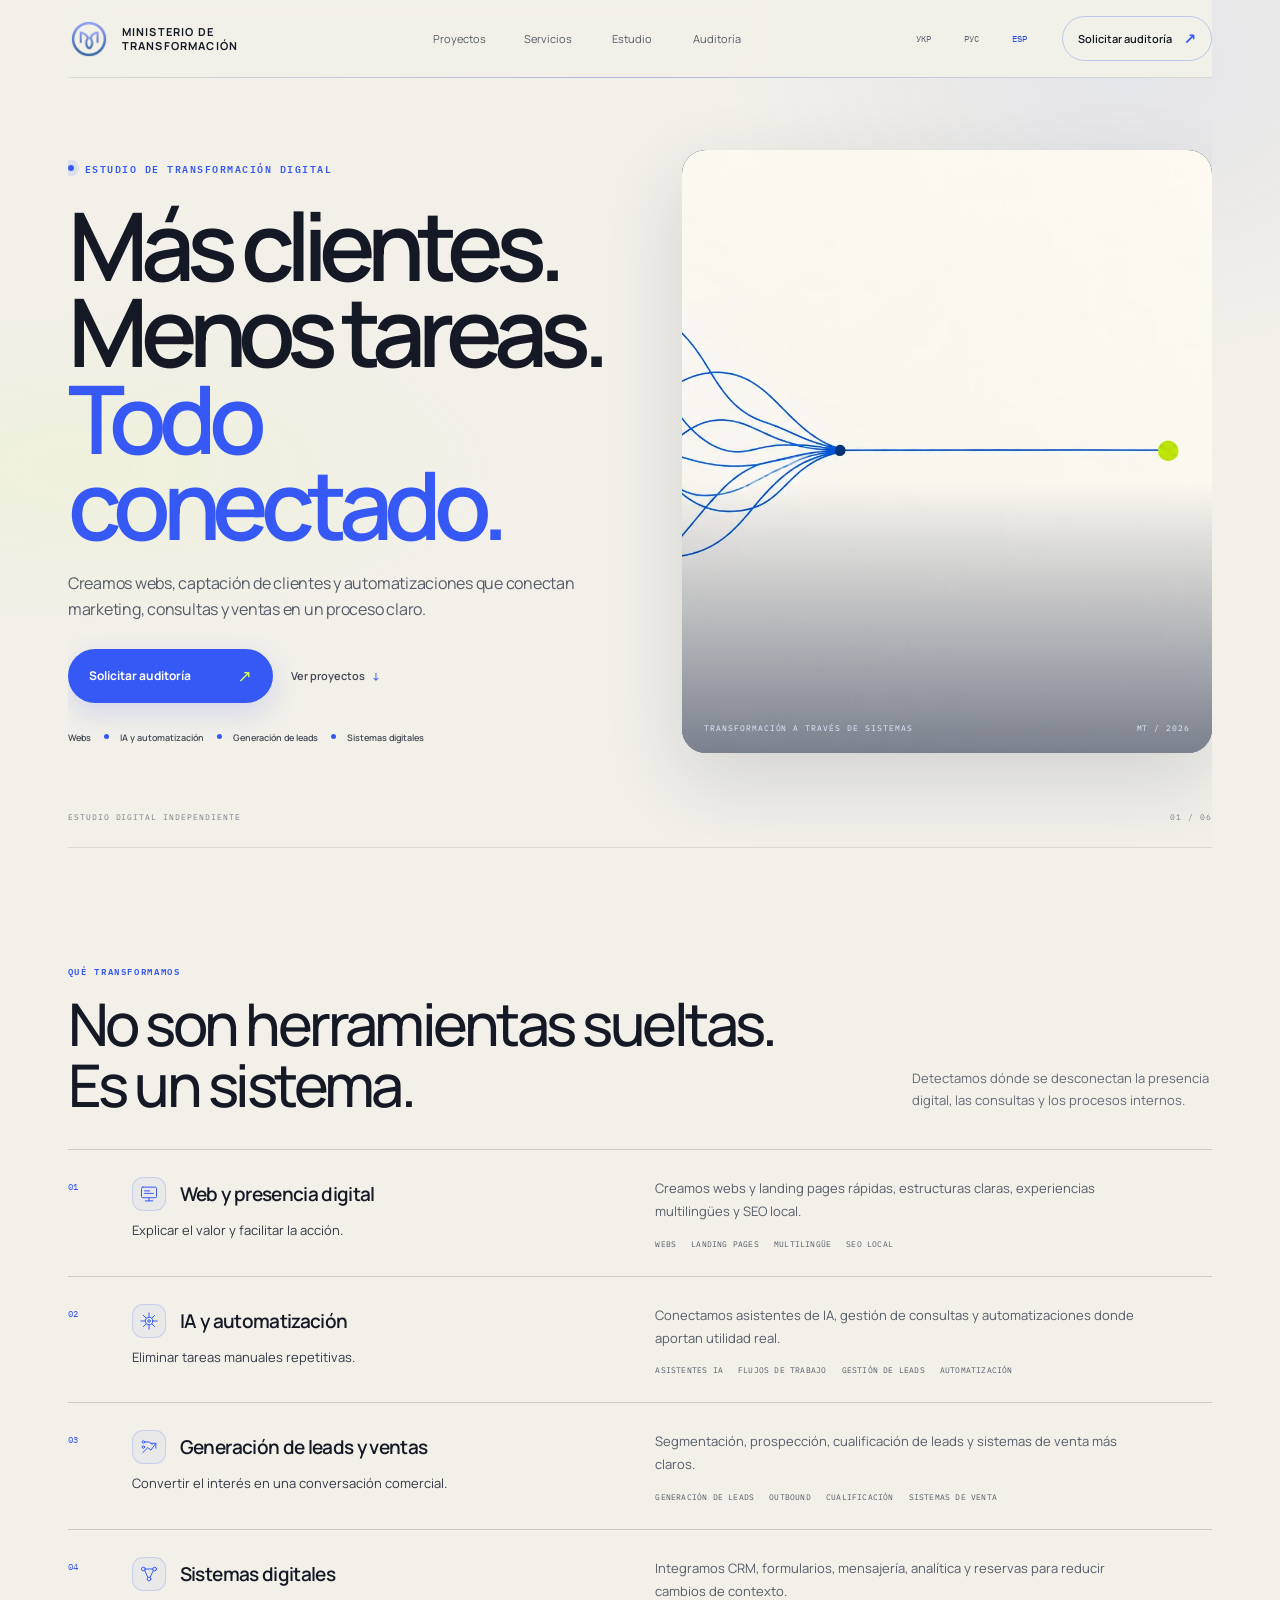
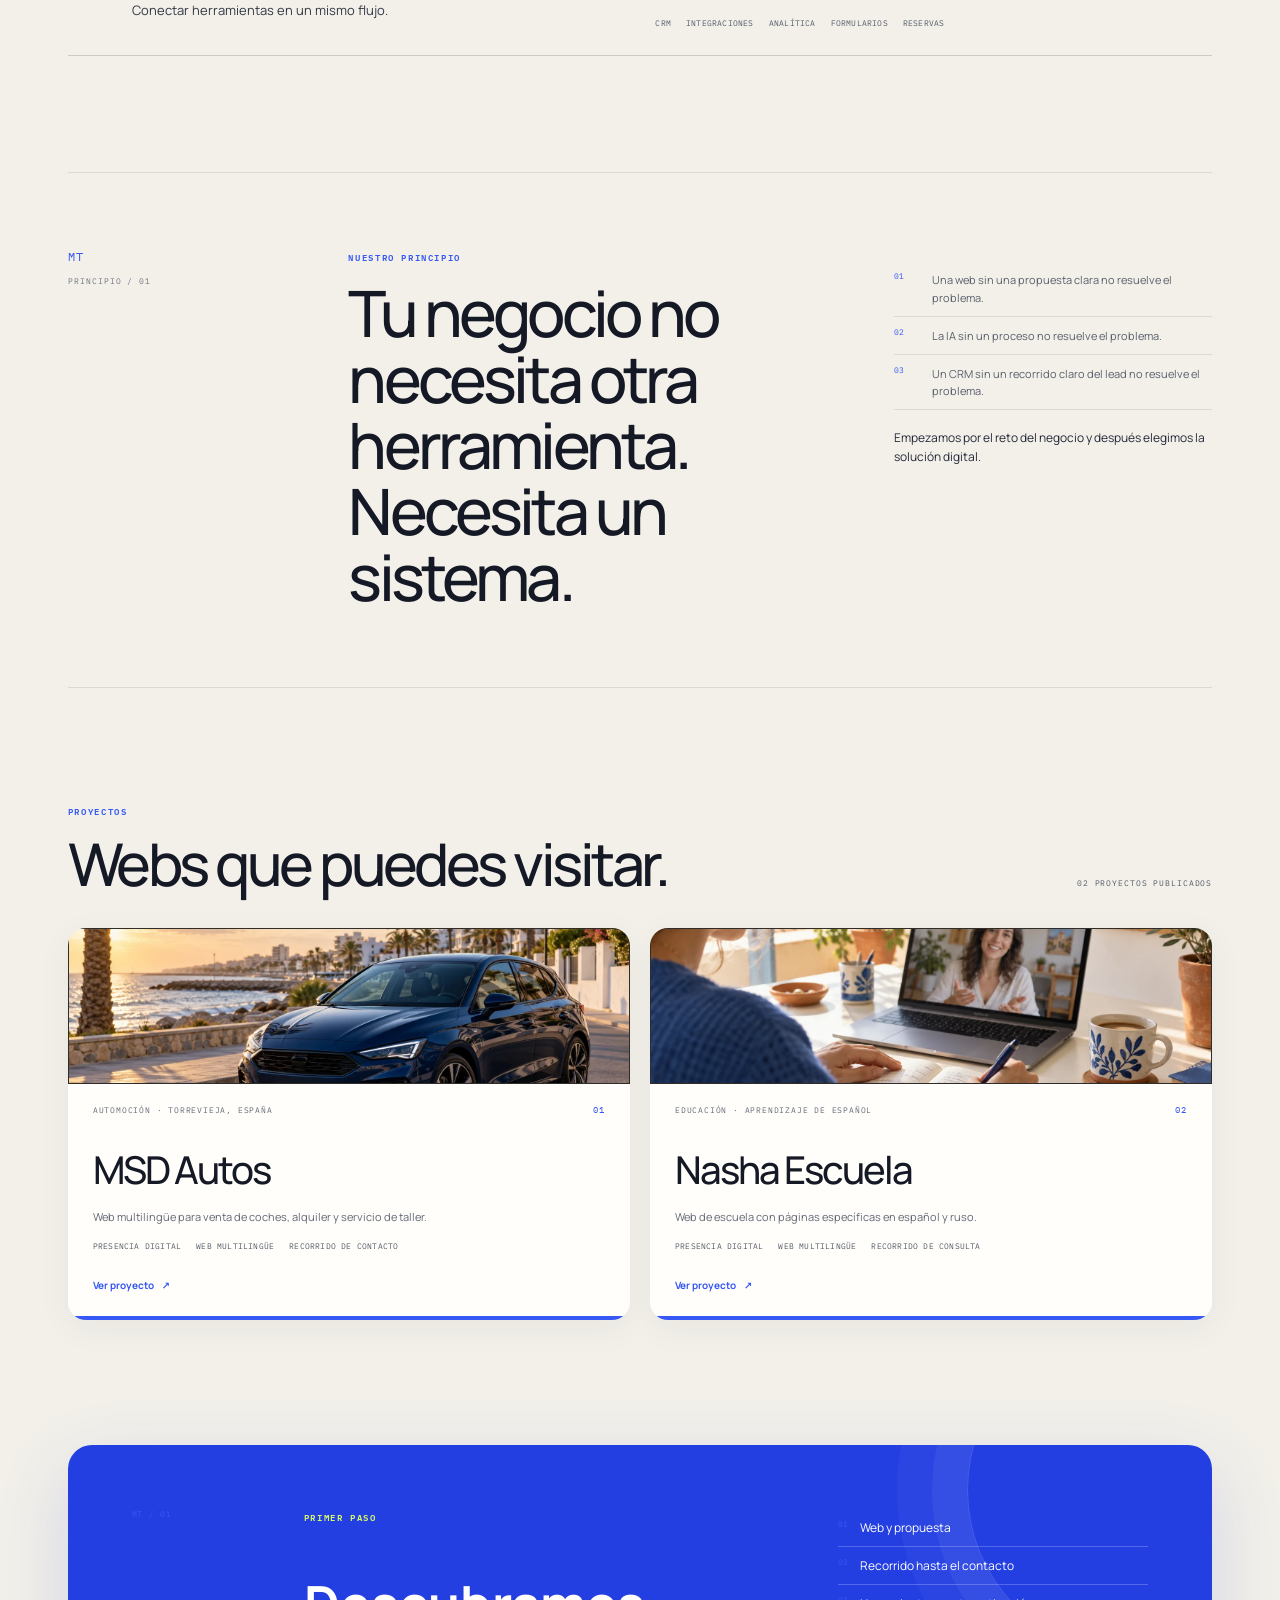
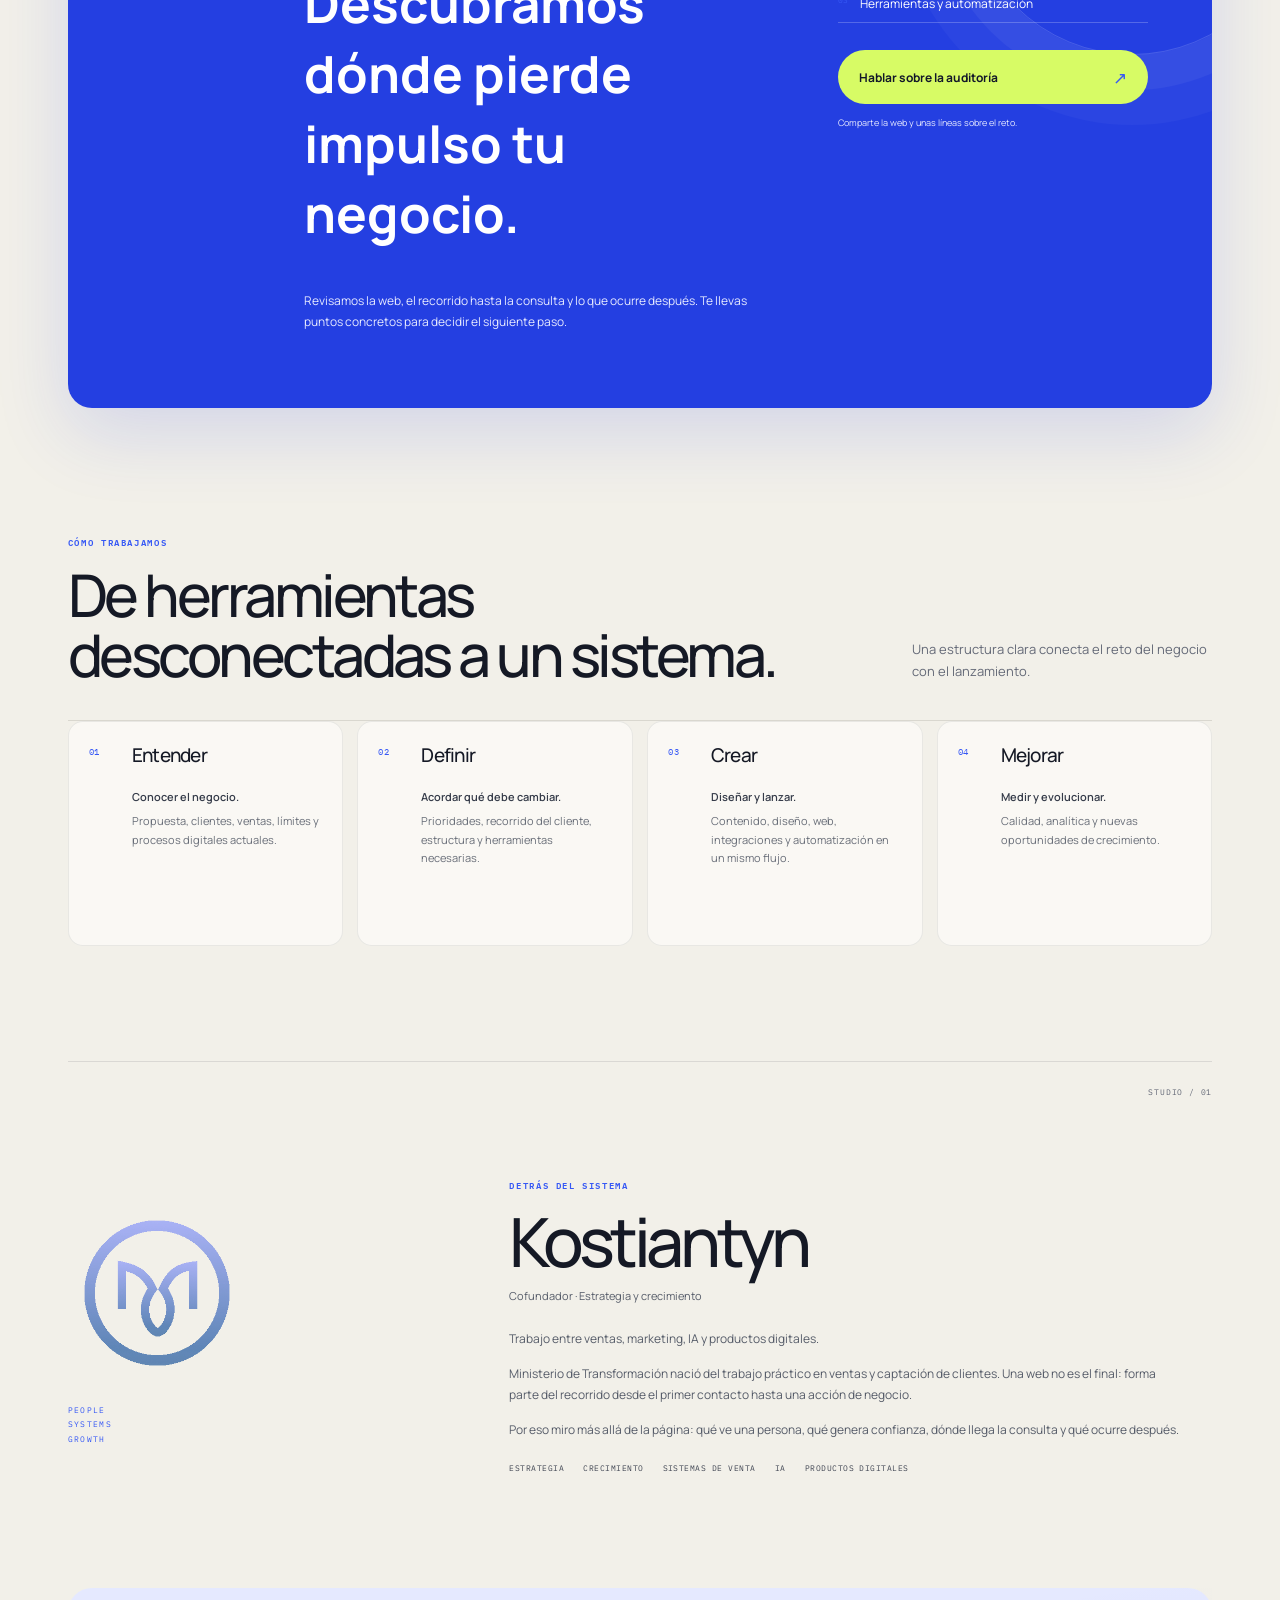
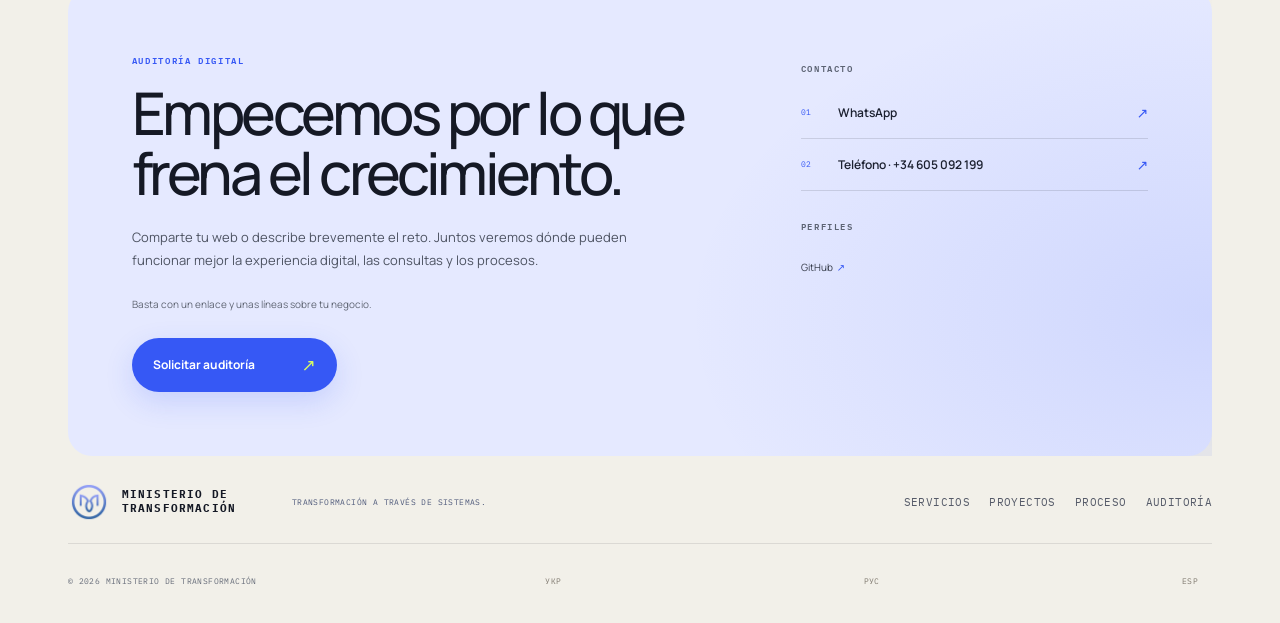
==== commit ae642ddf: "Bust stylesheet cache on all locales" ====
--- a/es/index.html
+++ b/es/index.html
@@ -1 +1 @@
-<!DOCTYPE html><html lang="es" data-astro-cid-6ioknxwj><head><meta charset="UTF-8"><meta name="viewport" content="width=device-width, initial-scale=1"><meta name="theme-color" content="#090908"><meta name="description" content="Ministerio de Transformación crea webs, automatización con IA, sistemas de captación de clientes e integraciones para negocios."><meta name="robots" content="index,follow"><title>Ministerio de Transformación — estudio de transformación digital</title><link rel="canonical" href="https://ministry-transformation.github.io/es/"><link rel="alternate" hreflang="uk" href="https://ministry-transformation.github.io/"><link rel="alternate" hreflang="ru" href="https://ministry-transformation.github.io/ru/"><link rel="alternate" hreflang="es" href="https://ministry-transformation.github.io/es/"><link rel="alternate" hreflang="x-default" href="https://ministry-transformation.github.io/"><link rel="icon" type="image/png" sizes="32x32" href="/mt-favicon-32.png"><meta property="og:type" content="website"><meta property="og:site_name" content="Ministerio de Transformación"><meta property="og:title" content="Ministerio de Transformación — ESTUDIO DE TRANSFORMACIÓN DIGITAL"><meta property="og:description" content="Ministerio de Transformación crea webs, automatización con IA, sistemas de captación de clientes e integraciones para negocios."><meta property="og:url" content="https://ministry-transformation.github.io/es/"><meta property="og:image" content="https://ministry-transformation.github.io/mt-og-card.png"><meta name="twitter:card" content="summary_large_image"><meta name="twitter:image" content="https://ministry-transformation.github.io/mt-og-card.png"><link rel="preconnect" href="https://fonts.googleapis.com"><link rel="preconnect" href="https://fonts.gstatic.com" crossorigin="anonymous"><link href="https://fonts.googleapis.com/css2?family=IBM+Plex+Mono:wght@400;500&family=Manrope:wght@400;500;600;700&display=swap" rel="stylesheet"><script type="application/ld+json">{"@context":"https://schema.org","@type":"Organization","name":"Ministerio de Transformación","description":"Ministerio de Transformación crea webs, automatización con IA, sistemas de captación de clientes e integraciones para negocios.","url":"https://ministry-transformation.github.io/es/","logo":"https://ministry-transformation.github.io/mt-symbol.png"}</script><link rel="stylesheet" href="/ministry-landing.css"></head><body data-astro-cid-6ioknxwj><div class="site-shell" data-astro-cid-6ioknxwj><header class="site-header" data-astro-cid-6ioknxwj><a class="brand" href="/es/" aria-label="Ministerio de Transformación — inicio" data-astro-cid-uivuhh7y><img src="/mt-symbol.png" alt="" width="48" height="48" fetchpriority="high" data-astro-cid-uivuhh7y><span class="brand-name" data-astro-cid-uivuhh7y>Ministerio de Transformación</span></a><nav class="primary-nav" aria-label="Navegación principal" data-astro-cid-6ioknxwj><a href="#work" data-astro-cid-6ioknxwj>Proyectos</a><a href="#services" data-astro-cid-6ioknxwj>Servicios</a><a href="#studio" data-astro-cid-6ioknxwj>Estudio</a><a href="#contact" data-astro-cid-6ioknxwj>Auditoría</a></nav><div class="header-tools" aria-label="Idioma" data-astro-cid-6ioknxwj><nav class="language-switch" aria-label="Idioma" data-astro-cid-6ioknxwj><a href="/" lang="uk" data-astro-cid-6ioknxwj>УКР</a><a href="/ru/" lang="ru" data-astro-cid-6ioknxwj>РУС</a><a href="/es/" lang="es" aria-current="page" data-astro-cid-6ioknxwj>ESP</a></nav><a class="header-cta" href="#contact" data-astro-cid-6ioknxwj>Solicitar auditoría <span aria-hidden="true" data-astro-cid-6ioknxwj>↗</span></a></div></header><main data-astro-cid-6ioknxwj><section class="hero" aria-labelledby="hero-title" data-astro-cid-6ioknxwj><div class="hero-copy" data-astro-cid-6ioknxwj><p class="eyebrow" data-astro-cid-6ioknxwj><span class="eyebrow-dot" aria-hidden="true" data-astro-cid-6ioknxwj></span>ESTUDIO DE TRANSFORMACIÓN DIGITAL</p><h1 id="hero-title" data-astro-cid-6ioknxwj><span data-astro-cid-6ioknxwj>Más clientes.</span><span data-astro-cid-6ioknxwj>Menos tareas.</span><span data-astro-cid-6ioknxwj>Todo conectado.</span></h1><p class="hero-description" data-astro-cid-6ioknxwj>Creamos webs, captación de clientes y automatizaciones que conectan marketing, consultas y ventas en un proceso claro.</p><div class="hero-actions" data-astro-cid-6ioknxwj><a class="button button-primary" href="#contact" data-astro-cid-6ioknxwj><span data-astro-cid-6ioknxwj>Solicitar auditoría</span><span class="button-arrow" aria-hidden="true" data-astro-cid-6ioknxwj>↗</span></a><a class="text-link" href="#work" data-astro-cid-6ioknxwj>Ver proyectos <span aria-hidden="true" data-astro-cid-6ioknxwj>↓</span></a></div><ul class="capability-line" aria-label="Capacidades principales" data-astro-cid-6ioknxwj><li data-astro-cid-6ioknxwj>Webs</li><li data-astro-cid-6ioknxwj>IA y automatización</li><li data-astro-cid-6ioknxwj>Generación de leads</li><li data-astro-cid-6ioknxwj>Sistemas digitales</li></ul></div><div class="hero-signature" aria-label="Transformación a través de sistemas" data-astro-cid-6ioknxwj><img class="hero-artwork" src="/mt-hero-option-flow-v2.webp" alt="" fetchpriority="high" data-astro-cid-6ioknxwj><div class="signature-caption" data-astro-cid-6ioknxwj><span data-astro-cid-6ioknxwj>Transformación a través de sistemas</span><span data-astro-cid-6ioknxwj>MT / 2026</span></div></div><div class="hero-index" aria-hidden="true" data-astro-cid-6ioknxwj><span data-astro-cid-6ioknxwj>Estudio digital independiente</span><span data-astro-cid-6ioknxwj>01 / 06</span></div></section><section class="section services-section" id="services" aria-labelledby="services-title" data-astro-cid-6ioknxwj><div class="section-heading" data-astro-cid-6ioknxwj><div data-astro-cid-6ioknxwj><p class="section-label" data-astro-cid-6ioknxwj>Qué transformamos</p><h2 id="services-title" data-astro-cid-6ioknxwj>No son herramientas sueltas. Es un sistema.</h2></div><p class="section-intro" data-astro-cid-6ioknxwj>Detectamos dónde se desconectan la presencia digital, las consultas y los procesos internos.</p></div><div class="service-list" data-astro-cid-6ioknxwj><article class="service-row" data-reveal style="--reveal-delay:0ms" data-astro-cid-6ioknxwj><span class="row-number" data-astro-cid-6ioknxwj>01</span><div class="service-main" data-astro-cid-6ioknxwj><div class="service-titleline" data-astro-cid-6ioknxwj><span class="service-icon" aria-hidden="true" data-astro-cid-6ioknxwj><svg viewBox="0 0 32 32" fill="none" data-astro-cid-6ioknxwj><rect x="4" y="5" width="24" height="17" rx="2" data-astro-cid-6ioknxwj></rect><path d="M10 27h12M16 22v5M9 11h8M9 15h14" data-astro-cid-6ioknxwj></path></svg></span><h3 data-astro-cid-6ioknxwj>Web y presencia digital</h3></div><p class="service-statement" data-astro-cid-6ioknxwj>Explicar el valor y facilitar la acción.</p></div><div class="service-detail" data-astro-cid-6ioknxwj><p data-astro-cid-6ioknxwj>Creamos webs y landing pages rápidas, estructuras claras, experiencias multilingües y SEO local.</p><ul class="tag-list" aria-label="Web y presencia digital — Capacidades principales" data-astro-cid-6ioknxwj><li data-astro-cid-6ioknxwj>Webs</li><li data-astro-cid-6ioknxwj>Landing pages</li><li data-astro-cid-6ioknxwj>Multilingüe</li><li data-astro-cid-6ioknxwj>SEO local</li></ul></div></article><article class="service-row" data-reveal style="--reveal-delay:80ms" data-astro-cid-6ioknxwj><span class="row-number" data-astro-cid-6ioknxwj>02</span><div class="service-main" data-astro-cid-6ioknxwj><div class="service-titleline" data-astro-cid-6ioknxwj><span class="service-icon" aria-hidden="true" data-astro-cid-6ioknxwj><svg viewBox="0 0 32 32" fill="none" data-astro-cid-6ioknxwj><path d="M16 3v6m0 14v6M3 16h6m14 0h6M7 7l4 4m10 10 4 4m0-18-4 4m-10 10-4 4" data-astro-cid-6ioknxwj></path><circle cx="16" cy="16" r="6" data-astro-cid-6ioknxwj></circle><circle cx="16" cy="16" r="2" data-astro-cid-6ioknxwj></circle></svg></span><h3 data-astro-cid-6ioknxwj>IA y automatización</h3></div><p class="service-statement" data-astro-cid-6ioknxwj>Eliminar tareas manuales repetitivas.</p></div><div class="service-detail" data-astro-cid-6ioknxwj><p data-astro-cid-6ioknxwj>Conectamos asistentes de IA, gestión de consultas y automatizaciones donde aportan utilidad real.</p><ul class="tag-list" aria-label="IA y automatización — Capacidades principales" data-astro-cid-6ioknxwj><li data-astro-cid-6ioknxwj>Asistentes IA</li><li data-astro-cid-6ioknxwj>Flujos de trabajo</li><li data-astro-cid-6ioknxwj>Gestión de leads</li><li data-astro-cid-6ioknxwj>Automatización</li></ul></div></article><article class="service-row" data-reveal style="--reveal-delay:160ms" data-astro-cid-6ioknxwj><span class="row-number" data-astro-cid-6ioknxwj>03</span><div class="service-main" data-astro-cid-6ioknxwj><div class="service-titleline" data-astro-cid-6ioknxwj><span class="service-icon" aria-hidden="true" data-astro-cid-6ioknxwj><svg viewBox="0 0 32 32" fill="none" data-astro-cid-6ioknxwj><path d="M6 25 14 17l5 4 8-11M19 10h8v8" data-astro-cid-6ioknxwj></path><circle cx="7" cy="8" r="2" data-astro-cid-6ioknxwj></circle><circle cx="7" cy="16" r="2" data-astro-cid-6ioknxwj></circle><path d="M9 8h8l4 4" data-astro-cid-6ioknxwj></path></svg></span><h3 data-astro-cid-6ioknxwj>Generación de leads y ventas</h3></div><p class="service-statement" data-astro-cid-6ioknxwj>Convertir el interés en una conversación comercial.</p></div><div class="service-detail" data-astro-cid-6ioknxwj><p data-astro-cid-6ioknxwj>Segmentación, prospección, cualificación de leads y sistemas de venta más claros.</p><ul class="tag-list" aria-label="Generación de leads y ventas — Capacidades principales" data-astro-cid-6ioknxwj><li data-astro-cid-6ioknxwj>Generación de leads</li><li data-astro-cid-6ioknxwj>Outbound</li><li data-astro-cid-6ioknxwj>Cualificación</li><li data-astro-cid-6ioknxwj>Sistemas de venta</li></ul></div></article><article class="service-row" data-reveal style="--reveal-delay:240ms" data-astro-cid-6ioknxwj><span class="row-number" data-astro-cid-6ioknxwj>04</span><div class="service-main" data-astro-cid-6ioknxwj><div class="service-titleline" data-astro-cid-6ioknxwj><span class="service-icon" aria-hidden="true" data-astro-cid-6ioknxwj><svg viewBox="0 0 32 32" fill="none" data-astro-cid-6ioknxwj><circle cx="7" cy="8" r="3" data-astro-cid-6ioknxwj></circle><circle cx="25" cy="8" r="3" data-astro-cid-6ioknxwj></circle><circle cx="16" cy="24" r="3" data-astro-cid-6ioknxwj></circle><path d="M10 8h12M9 10l5 11m9-11-5 11" data-astro-cid-6ioknxwj></path></svg></span><h3 data-astro-cid-6ioknxwj>Sistemas digitales</h3></div><p class="service-statement" data-astro-cid-6ioknxwj>Conectar herramientas en un mismo flujo.</p></div><div class="service-detail" data-astro-cid-6ioknxwj><p data-astro-cid-6ioknxwj>Integramos CRM, formularios, mensajería, analítica y reservas para reducir cambios de contexto.</p><ul class="tag-list" aria-label="Sistemas digitales — Capacidades principales" data-astro-cid-6ioknxwj><li data-astro-cid-6ioknxwj>CRM</li><li data-astro-cid-6ioknxwj>Integraciones</li><li data-astro-cid-6ioknxwj>Analítica</li><li data-astro-cid-6ioknxwj>Formularios</li><li data-astro-cid-6ioknxwj>Reservas</li></ul></div></article></div></section><section class="statement-section" aria-labelledby="statement-title" data-astro-cid-6ioknxwj><div class="statement-marker" data-astro-cid-6ioknxwj><span data-astro-cid-6ioknxwj>MT</span><span data-astro-cid-6ioknxwj>Principio / 01</span></div><div class="statement-copy" data-astro-cid-6ioknxwj><p class="section-label" data-astro-cid-6ioknxwj>Nuestro principio</p><h2 id="statement-title" data-astro-cid-6ioknxwj>Tu negocio no necesita otra herramienta. Necesita un sistema.</h2></div><div class="statement-detail" data-astro-cid-6ioknxwj><ul data-astro-cid-6ioknxwj><li data-astro-cid-6ioknxwj><span data-astro-cid-6ioknxwj>01</span>Una web sin una propuesta clara no resuelve el problema.</li><li data-astro-cid-6ioknxwj><span data-astro-cid-6ioknxwj>02</span>La IA sin un proceso no resuelve el problema.</li><li data-astro-cid-6ioknxwj><span data-astro-cid-6ioknxwj>03</span>Un CRM sin un recorrido claro del lead no resuelve el problema.</li></ul><p data-astro-cid-6ioknxwj>Empezamos por el reto del negocio y después elegimos la solución digital.</p></div></section><section class="section work-section" id="work" aria-labelledby="work-title" data-astro-cid-6ioknxwj><div class="section-heading" data-astro-cid-6ioknxwj><div data-astro-cid-6ioknxwj><p class="section-label" data-astro-cid-6ioknxwj>Proyectos</p><h2 id="work-title" data-astro-cid-6ioknxwj>Webs que puedes visitar.</h2></div><span class="work-count" data-astro-cid-6ioknxwj>02 proyectos publicados</span></div><div class="project-grid" data-astro-cid-6ioknxwj><article class="project-card" data-reveal style="--reveal-delay:0ms" data-astro-cid-6ioknxwj><div class="project-image" aria-hidden="true" data-astro-cid-6ioknxwj><img src="/mt-project-msd-autos.webp" alt="" loading="lazy" decoding="async" data-astro-cid-6ioknxwj></div><div class="project-overline" data-astro-cid-6ioknxwj><p class="project-category" data-astro-cid-6ioknxwj>Automoción · Torrevieja, España</p><span class="project-index" data-astro-cid-6ioknxwj>01</span></div><h3 data-astro-cid-6ioknxwj>MSD Autos</h3><p data-astro-cid-6ioknxwj>Web multilingüe para venta de coches, alquiler y servicio de taller.</p><ul class="tag-list" aria-label="MSD Autos — Servicios" data-astro-cid-6ioknxwj><li data-astro-cid-6ioknxwj>Presencia digital</li><li data-astro-cid-6ioknxwj>Web multilingüe</li><li data-astro-cid-6ioknxwj>Recorrido de contacto</li></ul><a href="https://ministry-transformation.github.io/msd-autos/" target="_blank" rel="noreferrer" data-astro-cid-6ioknxwj>Ver proyecto <span aria-hidden="true" data-astro-cid-6ioknxwj>↗</span></a></article><article class="project-card" data-reveal style="--reveal-delay:100ms" data-astro-cid-6ioknxwj><div class="project-image" aria-hidden="true" data-astro-cid-6ioknxwj><img src="/mt-project-nasha-escuela.webp" alt="" loading="lazy" decoding="async" data-astro-cid-6ioknxwj></div><div class="project-overline" data-astro-cid-6ioknxwj><p class="project-category" data-astro-cid-6ioknxwj>Educación · Aprendizaje de español</p><span class="project-index" data-astro-cid-6ioknxwj>02</span></div><h3 data-astro-cid-6ioknxwj>Nasha Escuela</h3><p data-astro-cid-6ioknxwj>Web de escuela con páginas específicas en español y ruso.</p><ul class="tag-list" aria-label="Nasha Escuela — Servicios" data-astro-cid-6ioknxwj><li data-astro-cid-6ioknxwj>Presencia digital</li><li data-astro-cid-6ioknxwj>Web multilingüe</li><li data-astro-cid-6ioknxwj>Recorrido de consulta</li></ul><a href="https://ministry-transformation.github.io/nashaescuela/es/" target="_blank" rel="noreferrer" data-astro-cid-6ioknxwj>Ver proyecto <span aria-hidden="true" data-astro-cid-6ioknxwj>↗</span></a></article></div></section><section class="audit-band" data-reveal aria-labelledby="audit-title" data-astro-cid-6ioknxwj><div class="audit-index" data-astro-cid-6ioknxwj><span data-astro-cid-6ioknxwj>MT / 01</span></div><div class="audit-main" data-astro-cid-6ioknxwj><p class="section-label" data-astro-cid-6ioknxwj>Primer paso</p><h2 id="audit-title" data-astro-cid-6ioknxwj>Descubramos dónde pierde impulso tu negocio.</h2><p data-astro-cid-6ioknxwj>Revisamos la web, el recorrido hasta la consulta y lo que ocurre después. Te llevas puntos concretos para decidir el siguiente paso.</p></div><div class="audit-action" data-astro-cid-6ioknxwj><ul data-astro-cid-6ioknxwj><li data-astro-cid-6ioknxwj><span data-astro-cid-6ioknxwj>01</span>Web y propuesta</li><li data-astro-cid-6ioknxwj><span data-astro-cid-6ioknxwj>02</span>Recorrido hasta el contacto</li><li data-astro-cid-6ioknxwj><span data-astro-cid-6ioknxwj>03</span>Herramientas y automatización</li></ul><a class="button button-primary" href="#contact" data-astro-cid-6ioknxwj><span data-astro-cid-6ioknxwj>Hablar sobre la auditoría</span><span class="button-arrow" aria-hidden="true" data-astro-cid-6ioknxwj>↗</span></a><small data-astro-cid-6ioknxwj>Comparte la web y unas líneas sobre el reto.</small></div></section><section class="section process-section" id="process" aria-labelledby="process-title" data-astro-cid-6ioknxwj><div class="section-heading" data-astro-cid-6ioknxwj><div data-astro-cid-6ioknxwj><p class="section-label" data-astro-cid-6ioknxwj>Cómo trabajamos</p><h2 id="process-title" data-astro-cid-6ioknxwj>De herramientas desconectadas a un sistema.</h2></div><p class="section-intro" data-astro-cid-6ioknxwj>Una estructura clara conecta el reto del negocio con el lanzamiento.</p></div><ol class="process-list" data-astro-cid-6ioknxwj><li data-reveal style="--reveal-delay:0ms" data-astro-cid-6ioknxwj><span class="step-number" data-astro-cid-6ioknxwj>01</span><div data-astro-cid-6ioknxwj><h3 data-astro-cid-6ioknxwj>Entender</h3><strong data-astro-cid-6ioknxwj>Conocer el negocio.</strong><p data-astro-cid-6ioknxwj>Propuesta, clientes, ventas, límites y procesos digitales actuales.</p></div></li><li data-reveal style="--reveal-delay:90ms" data-astro-cid-6ioknxwj><span class="step-number" data-astro-cid-6ioknxwj>02</span><div data-astro-cid-6ioknxwj><h3 data-astro-cid-6ioknxwj>Definir</h3><strong data-astro-cid-6ioknxwj>Acordar qué debe cambiar.</strong><p data-astro-cid-6ioknxwj>Prioridades, recorrido del cliente, estructura y herramientas necesarias.</p></div></li><li data-reveal style="--reveal-delay:180ms" data-astro-cid-6ioknxwj><span class="step-number" data-astro-cid-6ioknxwj>03</span><div data-astro-cid-6ioknxwj><h3 data-astro-cid-6ioknxwj>Crear</h3><strong data-astro-cid-6ioknxwj>Diseñar y lanzar.</strong><p data-astro-cid-6ioknxwj>Contenido, diseño, web, integraciones y automatización en un mismo flujo.</p></div></li><li data-reveal style="--reveal-delay:270ms" data-astro-cid-6ioknxwj><span class="step-number" data-astro-cid-6ioknxwj>04</span><div data-astro-cid-6ioknxwj><h3 data-astro-cid-6ioknxwj>Mejorar</h3><strong data-astro-cid-6ioknxwj>Medir y evolucionar.</strong><p data-astro-cid-6ioknxwj>Calidad, analítica y nuevas oportunidades de crecimiento.</p></div></li></ol></section><section class="section studio-section" id="studio" aria-labelledby="studio-title" data-reveal data-astro-cid-6ioknxwj><div class="studio-mark" data-astro-cid-6ioknxwj><img src="/mt-symbol.png" alt="" width="180" height="180" loading="lazy" data-astro-cid-6ioknxwj><span data-astro-cid-6ioknxwj>People<br data-astro-cid-6ioknxwj>Systems<br data-astro-cid-6ioknxwj>Growth</span></div><div class="studio-copy" data-astro-cid-6ioknxwj><p class="section-label" data-astro-cid-6ioknxwj>Detrás del sistema</p><h2 id="studio-title" data-astro-cid-6ioknxwj>Kostiantyn</h2><p class="founder-role" data-astro-cid-6ioknxwj>Cofundador · Estrategia y crecimiento</p><p class="founder-paragraph" data-astro-cid-6ioknxwj>Trabajo entre ventas, marketing, IA y productos digitales.</p><p class="founder-paragraph" data-astro-cid-6ioknxwj>Ministerio de Transformación nació del trabajo práctico en ventas y captación de clientes. Una web no es el final: forma parte del recorrido desde el primer contacto hasta una acción de negocio.</p><p class="founder-paragraph" data-astro-cid-6ioknxwj>Por eso miro más allá de la página: qué ve una persona, qué genera confianza, dónde llega la consulta y qué ocurre después.</p><ul class="focus-list" aria-label="Áreas de especialidad" data-astro-cid-6ioknxwj><li data-astro-cid-6ioknxwj>Estrategia</li><li data-astro-cid-6ioknxwj>Crecimiento</li><li data-astro-cid-6ioknxwj>Sistemas de venta</li><li data-astro-cid-6ioknxwj>IA</li><li data-astro-cid-6ioknxwj>Productos digitales</li></ul></div><span class="studio-index" aria-hidden="true" data-astro-cid-6ioknxwj>STUDIO / 01</span></section><section class="contact-section" id="contact" aria-labelledby="contact-title" data-reveal data-astro-cid-6ioknxwj><div class="contact-copy" data-astro-cid-6ioknxwj><p class="section-label" data-astro-cid-6ioknxwj>Auditoría digital</p><h2 id="contact-title" data-astro-cid-6ioknxwj>Empecemos por lo que frena el crecimiento.</h2><p data-astro-cid-6ioknxwj>Comparte tu web o describe brevemente el reto. Juntos veremos dónde pueden funcionar mejor la experiencia digital, las consultas y los procesos.</p><p class="contact-microcopy" data-astro-cid-6ioknxwj>Basta con un enlace y unas líneas sobre tu negocio.</p><a class="button button-primary" href="https://wa.me/380991899991" data-astro-cid-6ioknxwj><span data-astro-cid-6ioknxwj>Solicitar auditoría</span><span class="button-arrow" aria-hidden="true" data-astro-cid-6ioknxwj>↗</span></a></div><div class="contact-details" data-astro-cid-6ioknxwj><div class="contact-group" data-astro-cid-6ioknxwj><p class="section-label" data-astro-cid-6ioknxwj>Contacto</p><ul class="contact-list" data-astro-cid-6ioknxwj><li data-astro-cid-6ioknxwj><span data-astro-cid-6ioknxwj>01</span><a href="https://wa.me/380991899991" target="_blank" rel="noreferrer" aria-label="WhatsApp" data-astro-cid-6ioknxwj><span data-astro-cid-6ioknxwj>WhatsApp</span><b aria-hidden="true" data-astro-cid-6ioknxwj>↗</b></a></li><li data-astro-cid-6ioknxwj><span data-astro-cid-6ioknxwj>02</span><a href="tel:+34605092199" aria-label="Teléfono: +34 605 092 199" data-astro-cid-6ioknxwj><span data-astro-cid-6ioknxwj>Teléfono<span class="contact-value" data-astro-cid-6ioknxwj> · +34 605 092 199</span></span><b aria-hidden="true" data-astro-cid-6ioknxwj>↗</b></a></li></ul></div><div class="social-group" data-astro-cid-6ioknxwj><p class="section-label" data-astro-cid-6ioknxwj>Perfiles</p><nav class="social-links" aria-label="Perfiles sociales" data-astro-cid-6ioknxwj><a href="https://github.com/Ministry-transformation" target="_blank" rel="noreferrer" data-astro-cid-6ioknxwj>GitHub<span aria-hidden="true" data-astro-cid-6ioknxwj>↗</span></a></nav></div></div></section></main><footer class="site-footer" data-astro-cid-6ioknxwj><div class="footer-brand" data-astro-cid-6ioknxwj><a class="brand" href="/es/" aria-label="Ministerio de Transformación — inicio" data-astro-cid-uivuhh7y><img src="/mt-symbol.png" alt="" width="48" height="48" fetchpriority="high" data-astro-cid-uivuhh7y><span class="brand-name" data-astro-cid-uivuhh7y>Ministerio de Transformación</span></a><p data-astro-cid-6ioknxwj>Transformación a través de sistemas.</p></div><nav class="footer-links" aria-label="Navegación principal" data-astro-cid-6ioknxwj><a href="#services" data-astro-cid-6ioknxwj>Servicios</a><a href="#work" data-astro-cid-6ioknxwj>Proyectos</a><a href="#process" data-astro-cid-6ioknxwj>Proceso</a><a href="#contact" data-astro-cid-6ioknxwj>Auditoría</a></nav><div class="footer-meta" data-astro-cid-6ioknxwj><span data-astro-cid-6ioknxwj>© 2026 Ministerio de Transformación</span><a href="/" data-astro-cid-6ioknxwj>УКР</a><a href="/ru/" data-astro-cid-6ioknxwj>РУС</a><a href="/es/" data-astro-cid-6ioknxwj>ESP</a></div></footer></div><script type="module">if(!window.matchMedia(`(prefers-reduced-motion: reduce)`).matches&&`IntersectionObserver`in window){document.documentElement.classList.add(`has-reveal`);let e=new IntersectionObserver((e,t)=>e.forEach(e=>{e.isIntersecting&&(e.target.classList.add(`is-visible`),t.unobserve(e.target))}),{threshold:.12,rootMargin:`0px 0px -32px 0px`});document.querySelectorAll(`[data-reveal]`).forEach(t=>e.observe(t))}</script></body></html>+<!DOCTYPE html><html lang="es" data-astro-cid-6ioknxwj><head><meta charset="UTF-8"><meta name="viewport" content="width=device-width, initial-scale=1"><meta name="theme-color" content="#090908"><meta name="description" content="Ministerio de Transformación crea webs, automatización con IA, sistemas de captación de clientes e integraciones para negocios."><meta name="robots" content="index,follow"><title>Ministerio de Transformación — estudio de transformación digital</title><link rel="canonical" href="https://ministry-transformation.github.io/es/"><link rel="alternate" hreflang="uk" href="https://ministry-transformation.github.io/"><link rel="alternate" hreflang="ru" href="https://ministry-transformation.github.io/ru/"><link rel="alternate" hreflang="es" href="https://ministry-transformation.github.io/es/"><link rel="alternate" hreflang="x-default" href="https://ministry-transformation.github.io/"><link rel="icon" type="image/png" sizes="32x32" href="/mt-favicon-32.png"><meta property="og:type" content="website"><meta property="og:site_name" content="Ministerio de Transformación"><meta property="og:title" content="Ministerio de Transformación — ESTUDIO DE TRANSFORMACIÓN DIGITAL"><meta property="og:description" content="Ministerio de Transformación crea webs, automatización con IA, sistemas de captación de clientes e integraciones para negocios."><meta property="og:url" content="https://ministry-transformation.github.io/es/"><meta property="og:image" content="https://ministry-transformation.github.io/mt-og-card.png"><meta name="twitter:card" content="summary_large_image"><meta name="twitter:image" content="https://ministry-transformation.github.io/mt-og-card.png"><link rel="preconnect" href="https://fonts.googleapis.com"><link rel="preconnect" href="https://fonts.gstatic.com" crossorigin="anonymous"><link href="https://fonts.googleapis.com/css2?family=IBM+Plex+Mono:wght@400;500&family=Manrope:wght@400;500;600;700&display=swap" rel="stylesheet"><script type="application/ld+json">{"@context":"https://schema.org","@type":"Organization","name":"Ministerio de Transformación","description":"Ministerio de Transformación crea webs, automatización con IA, sistemas de captación de clientes e integraciones para negocios.","url":"https://ministry-transformation.github.io/es/","logo":"https://ministry-transformation.github.io/mt-symbol.png"}</script><link rel="stylesheet" href="/ministry-landing.css?v=066daa6"></head><body data-astro-cid-6ioknxwj><div class="site-shell" data-astro-cid-6ioknxwj><header class="site-header" data-astro-cid-6ioknxwj><a class="brand" href="/es/" aria-label="Ministerio de Transformación — inicio" data-astro-cid-uivuhh7y><img src="/mt-symbol.png" alt="" width="48" height="48" fetchpriority="high" data-astro-cid-uivuhh7y><span class="brand-name" data-astro-cid-uivuhh7y>Ministerio de Transformación</span></a><nav class="primary-nav" aria-label="Navegación principal" data-astro-cid-6ioknxwj><a href="#work" data-astro-cid-6ioknxwj>Proyectos</a><a href="#services" data-astro-cid-6ioknxwj>Servicios</a><a href="#studio" data-astro-cid-6ioknxwj>Estudio</a><a href="#contact" data-astro-cid-6ioknxwj>Auditoría</a></nav><div class="header-tools" aria-label="Idioma" data-astro-cid-6ioknxwj><nav class="language-switch" aria-label="Idioma" data-astro-cid-6ioknxwj><a href="/" lang="uk" data-astro-cid-6ioknxwj>УКР</a><a href="/ru/" lang="ru" data-astro-cid-6ioknxwj>РУС</a><a href="/es/" lang="es" aria-current="page" data-astro-cid-6ioknxwj>ESP</a></nav><a class="header-cta" href="#contact" data-astro-cid-6ioknxwj>Solicitar auditoría <span aria-hidden="true" data-astro-cid-6ioknxwj>↗</span></a></div></header><main data-astro-cid-6ioknxwj><section class="hero" aria-labelledby="hero-title" data-astro-cid-6ioknxwj><div class="hero-copy" data-astro-cid-6ioknxwj><p class="eyebrow" data-astro-cid-6ioknxwj><span class="eyebrow-dot" aria-hidden="true" data-astro-cid-6ioknxwj></span>ESTUDIO DE TRANSFORMACIÓN DIGITAL</p><h1 id="hero-title" data-astro-cid-6ioknxwj><span data-astro-cid-6ioknxwj>Más clientes.</span><span data-astro-cid-6ioknxwj>Menos tareas.</span><span data-astro-cid-6ioknxwj>Todo conectado.</span></h1><p class="hero-description" data-astro-cid-6ioknxwj>Creamos webs, captación de clientes y automatizaciones que conectan marketing, consultas y ventas en un proceso claro.</p><div class="hero-actions" data-astro-cid-6ioknxwj><a class="button button-primary" href="#contact" data-astro-cid-6ioknxwj><span data-astro-cid-6ioknxwj>Solicitar auditoría</span><span class="button-arrow" aria-hidden="true" data-astro-cid-6ioknxwj>↗</span></a><a class="text-link" href="#work" data-astro-cid-6ioknxwj>Ver proyectos <span aria-hidden="true" data-astro-cid-6ioknxwj>↓</span></a></div><ul class="capability-line" aria-label="Capacidades principales" data-astro-cid-6ioknxwj><li data-astro-cid-6ioknxwj>Webs</li><li data-astro-cid-6ioknxwj>IA y automatización</li><li data-astro-cid-6ioknxwj>Generación de leads</li><li data-astro-cid-6ioknxwj>Sistemas digitales</li></ul></div><div class="hero-signature" aria-label="Transformación a través de sistemas" data-astro-cid-6ioknxwj><img class="hero-artwork" src="/mt-hero-option-flow-v2.webp" alt="" fetchpriority="high" data-astro-cid-6ioknxwj><div class="signature-caption" data-astro-cid-6ioknxwj><span data-astro-cid-6ioknxwj>Transformación a través de sistemas</span><span data-astro-cid-6ioknxwj>MT / 2026</span></div></div><div class="hero-index" aria-hidden="true" data-astro-cid-6ioknxwj><span data-astro-cid-6ioknxwj>Estudio digital independiente</span><span data-astro-cid-6ioknxwj>01 / 06</span></div></section><section class="section services-section" id="services" aria-labelledby="services-title" data-astro-cid-6ioknxwj><div class="section-heading" data-astro-cid-6ioknxwj><div data-astro-cid-6ioknxwj><p class="section-label" data-astro-cid-6ioknxwj>Qué transformamos</p><h2 id="services-title" data-astro-cid-6ioknxwj>No son herramientas sueltas. Es un sistema.</h2></div><p class="section-intro" data-astro-cid-6ioknxwj>Detectamos dónde se desconectan la presencia digital, las consultas y los procesos internos.</p></div><div class="service-list" data-astro-cid-6ioknxwj><article class="service-row" data-reveal style="--reveal-delay:0ms" data-astro-cid-6ioknxwj><span class="row-number" data-astro-cid-6ioknxwj>01</span><div class="service-main" data-astro-cid-6ioknxwj><div class="service-titleline" data-astro-cid-6ioknxwj><span class="service-icon" aria-hidden="true" data-astro-cid-6ioknxwj><svg viewBox="0 0 32 32" fill="none" data-astro-cid-6ioknxwj><rect x="4" y="5" width="24" height="17" rx="2" data-astro-cid-6ioknxwj></rect><path d="M10 27h12M16 22v5M9 11h8M9 15h14" data-astro-cid-6ioknxwj></path></svg></span><h3 data-astro-cid-6ioknxwj>Web y presencia digital</h3></div><p class="service-statement" data-astro-cid-6ioknxwj>Explicar el valor y facilitar la acción.</p></div><div class="service-detail" data-astro-cid-6ioknxwj><p data-astro-cid-6ioknxwj>Creamos webs y landing pages rápidas, estructuras claras, experiencias multilingües y SEO local.</p><ul class="tag-list" aria-label="Web y presencia digital — Capacidades principales" data-astro-cid-6ioknxwj><li data-astro-cid-6ioknxwj>Webs</li><li data-astro-cid-6ioknxwj>Landing pages</li><li data-astro-cid-6ioknxwj>Multilingüe</li><li data-astro-cid-6ioknxwj>SEO local</li></ul></div></article><article class="service-row" data-reveal style="--reveal-delay:80ms" data-astro-cid-6ioknxwj><span class="row-number" data-astro-cid-6ioknxwj>02</span><div class="service-main" data-astro-cid-6ioknxwj><div class="service-titleline" data-astro-cid-6ioknxwj><span class="service-icon" aria-hidden="true" data-astro-cid-6ioknxwj><svg viewBox="0 0 32 32" fill="none" data-astro-cid-6ioknxwj><path d="M16 3v6m0 14v6M3 16h6m14 0h6M7 7l4 4m10 10 4 4m0-18-4 4m-10 10-4 4" data-astro-cid-6ioknxwj></path><circle cx="16" cy="16" r="6" data-astro-cid-6ioknxwj></circle><circle cx="16" cy="16" r="2" data-astro-cid-6ioknxwj></circle></svg></span><h3 data-astro-cid-6ioknxwj>IA y automatización</h3></div><p class="service-statement" data-astro-cid-6ioknxwj>Eliminar tareas manuales repetitivas.</p></div><div class="service-detail" data-astro-cid-6ioknxwj><p data-astro-cid-6ioknxwj>Conectamos asistentes de IA, gestión de consultas y automatizaciones donde aportan utilidad real.</p><ul class="tag-list" aria-label="IA y automatización — Capacidades principales" data-astro-cid-6ioknxwj><li data-astro-cid-6ioknxwj>Asistentes IA</li><li data-astro-cid-6ioknxwj>Flujos de trabajo</li><li data-astro-cid-6ioknxwj>Gestión de leads</li><li data-astro-cid-6ioknxwj>Automatización</li></ul></div></article><article class="service-row" data-reveal style="--reveal-delay:160ms" data-astro-cid-6ioknxwj><span class="row-number" data-astro-cid-6ioknxwj>03</span><div class="service-main" data-astro-cid-6ioknxwj><div class="service-titleline" data-astro-cid-6ioknxwj><span class="service-icon" aria-hidden="true" data-astro-cid-6ioknxwj><svg viewBox="0 0 32 32" fill="none" data-astro-cid-6ioknxwj><path d="M6 25 14 17l5 4 8-11M19 10h8v8" data-astro-cid-6ioknxwj></path><circle cx="7" cy="8" r="2" data-astro-cid-6ioknxwj></circle><circle cx="7" cy="16" r="2" data-astro-cid-6ioknxwj></circle><path d="M9 8h8l4 4" data-astro-cid-6ioknxwj></path></svg></span><h3 data-astro-cid-6ioknxwj>Generación de leads y ventas</h3></div><p class="service-statement" data-astro-cid-6ioknxwj>Convertir el interés en una conversación comercial.</p></div><div class="service-detail" data-astro-cid-6ioknxwj><p data-astro-cid-6ioknxwj>Segmentación, prospección, cualificación de leads y sistemas de venta más claros.</p><ul class="tag-list" aria-label="Generación de leads y ventas — Capacidades principales" data-astro-cid-6ioknxwj><li data-astro-cid-6ioknxwj>Generación de leads</li><li data-astro-cid-6ioknxwj>Outbound</li><li data-astro-cid-6ioknxwj>Cualificación</li><li data-astro-cid-6ioknxwj>Sistemas de venta</li></ul></div></article><article class="service-row" data-reveal style="--reveal-delay:240ms" data-astro-cid-6ioknxwj><span class="row-number" data-astro-cid-6ioknxwj>04</span><div class="service-main" data-astro-cid-6ioknxwj><div class="service-titleline" data-astro-cid-6ioknxwj><span class="service-icon" aria-hidden="true" data-astro-cid-6ioknxwj><svg viewBox="0 0 32 32" fill="none" data-astro-cid-6ioknxwj><circle cx="7" cy="8" r="3" data-astro-cid-6ioknxwj></circle><circle cx="25" cy="8" r="3" data-astro-cid-6ioknxwj></circle><circle cx="16" cy="24" r="3" data-astro-cid-6ioknxwj></circle><path d="M10 8h12M9 10l5 11m9-11-5 11" data-astro-cid-6ioknxwj></path></svg></span><h3 data-astro-cid-6ioknxwj>Sistemas digitales</h3></div><p class="service-statement" data-astro-cid-6ioknxwj>Conectar herramientas en un mismo flujo.</p></div><div class="service-detail" data-astro-cid-6ioknxwj><p data-astro-cid-6ioknxwj>Integramos CRM, formularios, mensajería, analítica y reservas para reducir cambios de contexto.</p><ul class="tag-list" aria-label="Sistemas digitales — Capacidades principales" data-astro-cid-6ioknxwj><li data-astro-cid-6ioknxwj>CRM</li><li data-astro-cid-6ioknxwj>Integraciones</li><li data-astro-cid-6ioknxwj>Analítica</li><li data-astro-cid-6ioknxwj>Formularios</li><li data-astro-cid-6ioknxwj>Reservas</li></ul></div></article></div></section><section class="statement-section" aria-labelledby="statement-title" data-astro-cid-6ioknxwj><div class="statement-marker" data-astro-cid-6ioknxwj><span data-astro-cid-6ioknxwj>MT</span><span data-astro-cid-6ioknxwj>Principio / 01</span></div><div class="statement-copy" data-astro-cid-6ioknxwj><p class="section-label" data-astro-cid-6ioknxwj>Nuestro principio</p><h2 id="statement-title" data-astro-cid-6ioknxwj>Tu negocio no necesita otra herramienta. Necesita un sistema.</h2></div><div class="statement-detail" data-astro-cid-6ioknxwj><ul data-astro-cid-6ioknxwj><li data-astro-cid-6ioknxwj><span data-astro-cid-6ioknxwj>01</span>Una web sin una propuesta clara no resuelve el problema.</li><li data-astro-cid-6ioknxwj><span data-astro-cid-6ioknxwj>02</span>La IA sin un proceso no resuelve el problema.</li><li data-astro-cid-6ioknxwj><span data-astro-cid-6ioknxwj>03</span>Un CRM sin un recorrido claro del lead no resuelve el problema.</li></ul><p data-astro-cid-6ioknxwj>Empezamos por el reto del negocio y después elegimos la solución digital.</p></div></section><section class="section work-section" id="work" aria-labelledby="work-title" data-astro-cid-6ioknxwj><div class="section-heading" data-astro-cid-6ioknxwj><div data-astro-cid-6ioknxwj><p class="section-label" data-astro-cid-6ioknxwj>Proyectos</p><h2 id="work-title" data-astro-cid-6ioknxwj>Webs que puedes visitar.</h2></div><span class="work-count" data-astro-cid-6ioknxwj>02 proyectos publicados</span></div><div class="project-grid" data-astro-cid-6ioknxwj><article class="project-card" data-reveal style="--reveal-delay:0ms" data-astro-cid-6ioknxwj><div class="project-image" aria-hidden="true" data-astro-cid-6ioknxwj><img src="/mt-project-msd-autos.webp" alt="" loading="lazy" decoding="async" data-astro-cid-6ioknxwj></div><div class="project-overline" data-astro-cid-6ioknxwj><p class="project-category" data-astro-cid-6ioknxwj>Automoción · Torrevieja, España</p><span class="project-index" data-astro-cid-6ioknxwj>01</span></div><h3 data-astro-cid-6ioknxwj>MSD Autos</h3><p data-astro-cid-6ioknxwj>Web multilingüe para venta de coches, alquiler y servicio de taller.</p><ul class="tag-list" aria-label="MSD Autos — Servicios" data-astro-cid-6ioknxwj><li data-astro-cid-6ioknxwj>Presencia digital</li><li data-astro-cid-6ioknxwj>Web multilingüe</li><li data-astro-cid-6ioknxwj>Recorrido de contacto</li></ul><a href="https://ministry-transformation.github.io/msd-autos/" target="_blank" rel="noreferrer" data-astro-cid-6ioknxwj>Ver proyecto <span aria-hidden="true" data-astro-cid-6ioknxwj>↗</span></a></article><article class="project-card" data-reveal style="--reveal-delay:100ms" data-astro-cid-6ioknxwj><div class="project-image" aria-hidden="true" data-astro-cid-6ioknxwj><img src="/mt-project-nasha-escuela.webp" alt="" loading="lazy" decoding="async" data-astro-cid-6ioknxwj></div><div class="project-overline" data-astro-cid-6ioknxwj><p class="project-category" data-astro-cid-6ioknxwj>Educación · Aprendizaje de español</p><span class="project-index" data-astro-cid-6ioknxwj>02</span></div><h3 data-astro-cid-6ioknxwj>Nasha Escuela</h3><p data-astro-cid-6ioknxwj>Web de escuela con páginas específicas en español y ruso.</p><ul class="tag-list" aria-label="Nasha Escuela — Servicios" data-astro-cid-6ioknxwj><li data-astro-cid-6ioknxwj>Presencia digital</li><li data-astro-cid-6ioknxwj>Web multilingüe</li><li data-astro-cid-6ioknxwj>Recorrido de consulta</li></ul><a href="https://ministry-transformation.github.io/nashaescuela/es/" target="_blank" rel="noreferrer" data-astro-cid-6ioknxwj>Ver proyecto <span aria-hidden="true" data-astro-cid-6ioknxwj>↗</span></a></article></div></section><section class="audit-band" data-reveal aria-labelledby="audit-title" data-astro-cid-6ioknxwj><div class="audit-index" data-astro-cid-6ioknxwj><span data-astro-cid-6ioknxwj>MT / 01</span></div><div class="audit-main" data-astro-cid-6ioknxwj><p class="section-label" data-astro-cid-6ioknxwj>Primer paso</p><h2 id="audit-title" data-astro-cid-6ioknxwj>Descubramos dónde pierde impulso tu negocio.</h2><p data-astro-cid-6ioknxwj>Revisamos la web, el recorrido hasta la consulta y lo que ocurre después. Te llevas puntos concretos para decidir el siguiente paso.</p></div><div class="audit-action" data-astro-cid-6ioknxwj><ul data-astro-cid-6ioknxwj><li data-astro-cid-6ioknxwj><span data-astro-cid-6ioknxwj>01</span>Web y propuesta</li><li data-astro-cid-6ioknxwj><span data-astro-cid-6ioknxwj>02</span>Recorrido hasta el contacto</li><li data-astro-cid-6ioknxwj><span data-astro-cid-6ioknxwj>03</span>Herramientas y automatización</li></ul><a class="button button-primary" href="#contact" data-astro-cid-6ioknxwj><span data-astro-cid-6ioknxwj>Hablar sobre la auditoría</span><span class="button-arrow" aria-hidden="true" data-astro-cid-6ioknxwj>↗</span></a><small data-astro-cid-6ioknxwj>Comparte la web y unas líneas sobre el reto.</small></div></section><section class="section process-section" id="process" aria-labelledby="process-title" data-astro-cid-6ioknxwj><div class="section-heading" data-astro-cid-6ioknxwj><div data-astro-cid-6ioknxwj><p class="section-label" data-astro-cid-6ioknxwj>Cómo trabajamos</p><h2 id="process-title" data-astro-cid-6ioknxwj>De herramientas desconectadas a un sistema.</h2></div><p class="section-intro" data-astro-cid-6ioknxwj>Una estructura clara conecta el reto del negocio con el lanzamiento.</p></div><ol class="process-list" data-astro-cid-6ioknxwj><li data-reveal style="--reveal-delay:0ms" data-astro-cid-6ioknxwj><span class="step-number" data-astro-cid-6ioknxwj>01</span><div data-astro-cid-6ioknxwj><h3 data-astro-cid-6ioknxwj>Entender</h3><strong data-astro-cid-6ioknxwj>Conocer el negocio.</strong><p data-astro-cid-6ioknxwj>Propuesta, clientes, ventas, límites y procesos digitales actuales.</p></div></li><li data-reveal style="--reveal-delay:90ms" data-astro-cid-6ioknxwj><span class="step-number" data-astro-cid-6ioknxwj>02</span><div data-astro-cid-6ioknxwj><h3 data-astro-cid-6ioknxwj>Definir</h3><strong data-astro-cid-6ioknxwj>Acordar qué debe cambiar.</strong><p data-astro-cid-6ioknxwj>Prioridades, recorrido del cliente, estructura y herramientas necesarias.</p></div></li><li data-reveal style="--reveal-delay:180ms" data-astro-cid-6ioknxwj><span class="step-number" data-astro-cid-6ioknxwj>03</span><div data-astro-cid-6ioknxwj><h3 data-astro-cid-6ioknxwj>Crear</h3><strong data-astro-cid-6ioknxwj>Diseñar y lanzar.</strong><p data-astro-cid-6ioknxwj>Contenido, diseño, web, integraciones y automatización en un mismo flujo.</p></div></li><li data-reveal style="--reveal-delay:270ms" data-astro-cid-6ioknxwj><span class="step-number" data-astro-cid-6ioknxwj>04</span><div data-astro-cid-6ioknxwj><h3 data-astro-cid-6ioknxwj>Mejorar</h3><strong data-astro-cid-6ioknxwj>Medir y evolucionar.</strong><p data-astro-cid-6ioknxwj>Calidad, analítica y nuevas oportunidades de crecimiento.</p></div></li></ol></section><section class="section studio-section" id="studio" aria-labelledby="studio-title" data-reveal data-astro-cid-6ioknxwj><div class="studio-mark" data-astro-cid-6ioknxwj><img src="/mt-symbol.png" alt="" width="180" height="180" loading="lazy" data-astro-cid-6ioknxwj><span data-astro-cid-6ioknxwj>People<br data-astro-cid-6ioknxwj>Systems<br data-astro-cid-6ioknxwj>Growth</span></div><div class="studio-copy" data-astro-cid-6ioknxwj><p class="section-label" data-astro-cid-6ioknxwj>Detrás del sistema</p><h2 id="studio-title" data-astro-cid-6ioknxwj>Kostiantyn</h2><p class="founder-role" data-astro-cid-6ioknxwj>Cofundador · Estrategia y crecimiento</p><p class="founder-paragraph" data-astro-cid-6ioknxwj>Trabajo entre ventas, marketing, IA y productos digitales.</p><p class="founder-paragraph" data-astro-cid-6ioknxwj>Ministerio de Transformación nació del trabajo práctico en ventas y captación de clientes. Una web no es el final: forma parte del recorrido desde el primer contacto hasta una acción de negocio.</p><p class="founder-paragraph" data-astro-cid-6ioknxwj>Por eso miro más allá de la página: qué ve una persona, qué genera confianza, dónde llega la consulta y qué ocurre después.</p><ul class="focus-list" aria-label="Áreas de especialidad" data-astro-cid-6ioknxwj><li data-astro-cid-6ioknxwj>Estrategia</li><li data-astro-cid-6ioknxwj>Crecimiento</li><li data-astro-cid-6ioknxwj>Sistemas de venta</li><li data-astro-cid-6ioknxwj>IA</li><li data-astro-cid-6ioknxwj>Productos digitales</li></ul></div><span class="studio-index" aria-hidden="true" data-astro-cid-6ioknxwj>STUDIO / 01</span></section><section class="contact-section" id="contact" aria-labelledby="contact-title" data-reveal data-astro-cid-6ioknxwj><div class="contact-copy" data-astro-cid-6ioknxwj><p class="section-label" data-astro-cid-6ioknxwj>Auditoría digital</p><h2 id="contact-title" data-astro-cid-6ioknxwj>Empecemos por lo que frena el crecimiento.</h2><p data-astro-cid-6ioknxwj>Comparte tu web o describe brevemente el reto. Juntos veremos dónde pueden funcionar mejor la experiencia digital, las consultas y los procesos.</p><p class="contact-microcopy" data-astro-cid-6ioknxwj>Basta con un enlace y unas líneas sobre tu negocio.</p><a class="button button-primary" href="https://wa.me/380991899991" data-astro-cid-6ioknxwj><span data-astro-cid-6ioknxwj>Solicitar auditoría</span><span class="button-arrow" aria-hidden="true" data-astro-cid-6ioknxwj>↗</span></a></div><div class="contact-details" data-astro-cid-6ioknxwj><div class="contact-group" data-astro-cid-6ioknxwj><p class="section-label" data-astro-cid-6ioknxwj>Contacto</p><ul class="contact-list" data-astro-cid-6ioknxwj><li data-astro-cid-6ioknxwj><span data-astro-cid-6ioknxwj>01</span><a href="https://wa.me/380991899991" target="_blank" rel="noreferrer" aria-label="WhatsApp" data-astro-cid-6ioknxwj><span data-astro-cid-6ioknxwj>WhatsApp</span><b aria-hidden="true" data-astro-cid-6ioknxwj>↗</b></a></li><li data-astro-cid-6ioknxwj><span data-astro-cid-6ioknxwj>02</span><a href="tel:+34605092199" aria-label="Teléfono: +34 605 092 199" data-astro-cid-6ioknxwj><span data-astro-cid-6ioknxwj>Teléfono<span class="contact-value" data-astro-cid-6ioknxwj> · +34 605 092 199</span></span><b aria-hidden="true" data-astro-cid-6ioknxwj>↗</b></a></li></ul></div><div class="social-group" data-astro-cid-6ioknxwj><p class="section-label" data-astro-cid-6ioknxwj>Perfiles</p><nav class="social-links" aria-label="Perfiles sociales" data-astro-cid-6ioknxwj><a href="https://github.com/Ministry-transformation" target="_blank" rel="noreferrer" data-astro-cid-6ioknxwj>GitHub<span aria-hidden="true" data-astro-cid-6ioknxwj>↗</span></a></nav></div></div></section></main><footer class="site-footer" data-astro-cid-6ioknxwj><div class="footer-brand" data-astro-cid-6ioknxwj><a class="brand" href="/es/" aria-label="Ministerio de Transformación — inicio" data-astro-cid-uivuhh7y><img src="/mt-symbol.png" alt="" width="48" height="48" fetchpriority="high" data-astro-cid-uivuhh7y><span class="brand-name" data-astro-cid-uivuhh7y>Ministerio de Transformación</span></a><p data-astro-cid-6ioknxwj>Transformación a través de sistemas.</p></div><nav class="footer-links" aria-label="Navegación principal" data-astro-cid-6ioknxwj><a href="#services" data-astro-cid-6ioknxwj>Servicios</a><a href="#work" data-astro-cid-6ioknxwj>Proyectos</a><a href="#process" data-astro-cid-6ioknxwj>Proceso</a><a href="#contact" data-astro-cid-6ioknxwj>Auditoría</a></nav><div class="footer-meta" data-astro-cid-6ioknxwj><span data-astro-cid-6ioknxwj>© 2026 Ministerio de Transformación</span><a href="/" data-astro-cid-6ioknxwj>УКР</a><a href="/ru/" data-astro-cid-6ioknxwj>РУС</a><a href="/es/" data-astro-cid-6ioknxwj>ESP</a></div></footer></div><script type="module">if(!window.matchMedia(`(prefers-reduced-motion: reduce)`).matches&&`IntersectionObserver`in window){document.documentElement.classList.add(`has-reveal`);let e=new IntersectionObserver((e,t)=>e.forEach(e=>{e.isIntersecting&&(e.target.classList.add(`is-visible`),t.unobserve(e.target))}),{threshold:.12,rootMargin:`0px 0px -32px 0px`});document.querySelectorAll(`[data-reveal]`).forEach(t=>e.observe(t))}</script></body></html>
--- a/ministry-landing.css
+++ b/ministry-landing.css
@@ -1,3 +1,5 @@
 :root{--mt-bg:#050505;--mt-surface:#0d0d0d;--mt-text:#f4f1ea;--mt-muted:#9d9d9a;--mt-line:#292929;--mt-accent:#9f7e5b;--mt-accent-light:#b89a72;--mt-font:"Manrope", system-ui, sans-serif;--mt-mono:"IBM Plex Mono", ui-monospace, monospace;--mt-content:1280px;--mt-gutter:clamp(20px, 5.1vw, 74px)}*,:before,:after{box-sizing:border-box}html{scroll-behavior:smooth;background:var(--mt-bg);color-scheme:dark;min-width:0;scroll-padding-top:28px}body{background:var(--mt-bg);min-width:0;color:var(--mt-text);font-family:var(--mt-font);-webkit-font-smoothing:antialiased;margin:0;overflow-x:clip}body:before{z-index:-1;pointer-events:none;content:"";background:radial-gradient(at 78% 13%,#9f7e5b11,#0000 32%);position:fixed;inset:0}a{color:inherit}a:focus-visible,summary:focus-visible{outline:2px solid var(--mt-accent-light);outline-offset:5px}::selection{background:var(--mt-accent);color:var(--mt-bg)}.site-shell{width:min(100%,1600px);padding-inline:var(--mt-gutter);margin-inline:auto}.site-header{border-bottom:1px solid var(--mt-line);justify-content:space-between;align-items:center;gap:28px;min-height:92px;display:flex}.primary-nav,.footer-links{align-items:center;gap:clamp(20px,3vw,44px);display:flex}.primary-nav a,.footer-links a{color:#aaa8a2;font-size:11px;text-decoration:none;transition:color .2s}.primary-nav a:hover,.footer-links a:hover{color:var(--mt-text)}.header-cta{min-height:44px;color:var(--mt-text);white-space:nowrap;align-items:center;gap:12px;font-size:11px;font-weight:600;text-decoration:none;display:inline-flex}.header-cta span{color:var(--mt-accent-light);font-size:15px}.hero{border-bottom:1px solid var(--mt-line);grid-template-columns:minmax(0,1.2fr) minmax(300px,.8fr);align-items:center;min-height:min(790px,100svh - 92px);padding-block:clamp(78px,11vh,150px) 118px;display:grid;position:relative}.hero-copy{z-index:1;max-width:790px;padding-right:clamp(12px,4vw,56px);animation:.7s 50ms both mt-rise;position:relative}.eyebrow,.section-label,.signature-caption,.hero-index,.row-number,.step-number,.statement-marker,.work-count,.work-status,.work-empty-index,.studio-index,.site-footer,.chooser-panel>p{font-family:var(--mt-mono);text-transform:uppercase}.eyebrow{color:var(--mt-accent-light);letter-spacing:.19em;align-items:center;gap:11px;margin:0 0 25px;font-size:10px;display:flex}.eyebrow-dot{background:var(--mt-accent);border-radius:50%;width:6px;height:6px;box-shadow:0 0 12px #9f7e5b66}h1,h2,h3,p{overflow-wrap:break-word}h1{letter-spacing:-.075em;max-width:820px;margin:0;font-size:clamp(54px,6.4vw,88px);font-weight:500;line-height:.98}h1>span{white-space:nowrap;display:block}.hero-description{color:#b1afa9;letter-spacing:-.015em;max-width:555px;margin:26px 0 0;font-size:clamp(16px,1.45vw,20px);line-height:1.7}.hero-actions{align-items:center;gap:25px;margin-top:32px;display:flex}.button{cursor:pointer;min-height:54px;font-family:var(--mt-font);border:0;border-radius:999px;justify-content:space-between;align-items:center;gap:30px;padding:0 22px 0 24px;font-size:12px;font-weight:700;text-decoration:none;list-style:none;transition:background .2s,color .2s,transform .2s;display:inline-flex}.button::-webkit-details-marker{display:none}.button-primary{background:var(--mt-text);min-width:194px;color:var(--mt-bg)}.button-primary:hover{background:#fff;transform:translateY(-2px)}.button-arrow{color:var(--mt-accent);font-size:17px;font-weight:500}.text-link{color:#d1cec7;align-items:center;min-height:44px;font-size:11px;text-decoration:none;display:inline-flex}.text-link span{color:var(--mt-accent-light);padding-left:7px}.text-link:hover{color:#fff}.contact-chooser{width:fit-content;position:relative}.chooser-panel{z-index:10;background:var(--mt-surface);border:1px solid #39342d;width:min(320px,100vw - 40px);padding:15px 17px 13px;position:absolute;top:calc(100% + 12px);left:0;box-shadow:0 20px 55px #000c}.chooser-panel-up{top:auto;bottom:calc(100% + 12px)}.chooser-panel>p{color:var(--mt-muted);letter-spacing:.1em;margin:0 0 8px;font-size:9px}.chooser-panel ul{margin:0 0 8px;padding:0;list-style:none}.chooser-panel li+li{border-top:1px solid #262421}.chooser-panel a,.pending-channel{justify-content:space-between;align-items:center;gap:12px;min-height:42px;font-size:12px;text-decoration:none;display:flex}.chooser-panel a:hover{color:var(--mt-accent-light)}.chooser-panel a>span{color:var(--mt-accent)}.pending-channel{color:#c3c0b8}.pending-channel small,.contact-pending small{color:#77746e;font:8px var(--mt-mono);letter-spacing:.05em;text-transform:uppercase;white-space:nowrap}.chooser-panel>small{color:#85827b;font-size:10px;line-height:1.5;display:block}.capability-line{flex-wrap:wrap;gap:10px 20px;margin:35px 0 0;padding:0;list-style:none;display:flex}.capability-line li{color:#b7b4ad;font-size:10px}.capability-line li+li:before{background:var(--mt-accent);content:"";border-radius:50%;width:4px;height:4px;margin:0 11px 2px 0;display:inline-block}.hero-signature{align-self:center;width:100%;padding:80px 0 30px 7%;animation:.85s .25s both mt-rise;position:relative}.hero-signature>svg{z-index:1;width:100%;position:relative}.signature-orbit{aspect-ratio:1;border:1px solid #b89a7225;border-radius:50%;width:198px;position:absolute;top:16px;right:14%}.signature-orbit:before,.signature-orbit:after{border-radius:inherit;content:"";border:1px solid #b89a7218;position:absolute;inset:17px}.signature-orbit:after{inset:35px}.signature-orbit span{transform-origin:0;background:#b89a7229;width:32%;height:1px;position:absolute;top:50%;left:50%}.signature-orbit span:first-child{transform:rotate(0)}.signature-orbit span:nth-child(2){transform:rotate(60deg)}.signature-orbit span:nth-child(3){transform:rotate(120deg)}.signature-caption{color:#81735f;letter-spacing:.14em;justify-content:space-between;gap:15px;margin-top:5px;font-size:8px;display:flex}.hero-index{color:#6f6d67;letter-spacing:.12em;justify-content:space-between;font-size:8px;display:flex;position:absolute;bottom:25px;left:0;right:0}.section{width:min(100%, var(--mt-content));margin-inline:auto;padding-block:clamp(94px,11vw,154px);scroll-margin-top:35px}.section-heading{justify-content:space-between;align-items:end;gap:40px;margin-bottom:43px;display:flex}.section-label{color:var(--mt-accent-light);letter-spacing:.18em;margin:0 0 15px;font-size:9px}.section-heading h2,.statement-copy h2,.contact-copy h2{letter-spacing:-.06em;max-width:760px;margin:0;font-size:clamp(35px,4.8vw,61px);font-weight:500;line-height:1.03}.section-intro{max-width:300px;color:var(--mt-muted);margin:0 0 4px;font-size:13px;line-height:1.7}.service-list{border-top:1px solid var(--mt-line)}.service-row{border-bottom:1px solid var(--mt-line);grid-template-columns:58px minmax(0,.95fr) minmax(260px,1.05fr);gap:22px;padding:29px 0 31px;display:grid}.row-number,.step-number{color:var(--mt-accent);letter-spacing:.07em;padding-top:4px;font-size:9px}.service-main h3{letter-spacing:-.035em;margin:0 0 11px;font-size:18px;font-weight:600}.service-statement{color:#cecbc4;max-width:420px;margin:0;font-size:14px;line-height:1.5}.service-detail p{max-width:480px;color:var(--mt-muted);margin:0;font-size:12px;line-height:1.75}.tag-list,.focus-list{flex-wrap:wrap;gap:8px 15px;margin:16px 0 0;padding:0;list-style:none;display:flex}.tag-list li{color:#77746e;font:8px var(--mt-mono);letter-spacing:.025em;text-transform:uppercase}.statement-section{border-block:1px solid var(--mt-line);grid-template-columns:1fr 2.1fr 1fr;align-items:start;gap:35px;padding-block:clamp(78px,9vw,122px);display:grid}.statement-marker{color:#7c756b;letter-spacing:.12em;flex-direction:column;gap:12px;font-size:8px;display:flex}.statement-marker span:first-child{color:var(--mt-accent);font-size:12px}.statement-copy h2{font-size:clamp(39px,5.1vw,68px)}.statement-detail{padding-top:28px}.statement-detail ul{margin:0;padding:0;list-style:none}.statement-detail li{color:#8f8d87;border-bottom:1px solid #232220;grid-template-columns:28px 1fr;gap:8px;padding:10px 0;font-size:10px;line-height:1.55;display:grid}.statement-detail li span{color:#6c5e4b;font:8px var(--mt-mono)}.statement-detail>p{color:#dfdcd4;margin:18px 0 0;font-size:12px;line-height:1.65}.work-section{padding-bottom:clamp(80px,9vw,125px)}.work-section .section-heading{margin-bottom:33px}.work-count{color:#77746e;letter-spacing:.11em;padding-bottom:7px;font-size:8px}.project-grid{grid-template-columns:repeat(2,minmax(0,1fr));gap:28px;display:grid}.project-card{border-top:1px solid #39342d;min-width:0;padding-top:17px}.project-card img{aspect-ratio:1.55;object-fit:cover;border:1px solid #302d28;width:100%;margin-bottom:17px;display:block}.project-overline{justify-content:space-between;align-items:baseline;gap:14px;margin-bottom:10px;display:flex}.project-category{color:var(--mt-accent-light);font:8px var(--mt-mono);letter-spacing:.1em;text-transform:uppercase;margin:0}.project-index{color:#625c52;font:9px var(--mt-mono);letter-spacing:.1em}.project-card h3{letter-spacing:-.04em;margin:0;font-size:21px;font-weight:500}.project-card>p:not(.project-category){color:var(--mt-muted);margin:12px 0 0;font-size:11px;line-height:1.7}.project-card .tag-list{margin-top:15px}.project-card>a{color:#ddd9d1;align-items:center;gap:8px;min-height:44px;margin-top:20px;font-size:10px;text-decoration:none;display:inline-flex}.project-card>a span{color:var(--mt-accent)}.project-card>a:hover{color:var(--mt-accent-light)}.work-empty{background:linear-gradient(105deg,#0b0b0a,#070707 68%);border:1px solid #282623;grid-template-columns:1fr 2.3fr 1fr;align-items:center;gap:30px;min-height:155px;padding:27px 30px;display:grid;position:relative}.work-empty-mark{color:#75624b;font:9px var(--mt-mono);align-items:center;gap:10px;display:flex}.work-empty-mark span:nth-child(2){color:var(--mt-accent)}.work-empty p{color:#aaa7a0;max-width:560px;margin:0;font-size:13px;line-height:1.7}.work-status{color:#77746e;letter-spacing:.08em;align-items:center;gap:8px;margin-top:18px;font-size:8px;display:inline-flex}.work-status>span{background:var(--mt-accent);border-radius:50%;width:5px;height:5px}.work-empty-index{color:#655e52;letter-spacing:.12em;justify-self:end;font-size:8px}.process-section{padding-top:70px}.process-list{border-top:1px solid var(--mt-line);grid-template-columns:repeat(4,minmax(0,1fr));gap:24px;margin:0;padding:0;list-style:none;display:grid}.process-list li{grid-template-columns:32px 1fr;gap:11px;padding:24px 7px 0 0;display:grid}.process-list h3{letter-spacing:-.04em;margin:0 0 21px;font-size:19px;font-weight:500}.process-list strong{color:#d5d2cb;margin-bottom:8px;font-size:11px;font-weight:600;display:block}.process-list p{max-width:260px;color:var(--mt-muted);margin:0;font-size:11px;line-height:1.7}.studio-section{border-top:1px solid var(--mt-line);grid-template-columns:minmax(160px,.72fr) minmax(0,1.55fr);align-items:center;gap:clamp(44px,9vw,130px);display:grid;position:relative}.studio-mark{flex-direction:column;align-items:flex-start;gap:21px;display:flex}.studio-mark img{object-fit:contain;opacity:.78;width:clamp(108px,14vw,178px);height:auto}.studio-mark>span{color:#726958;font:8px/1.8 var(--mt-mono);letter-spacing:.16em;text-transform:uppercase}.studio-copy{max-width:700px}.studio-copy h2{letter-spacing:-.065em;margin:0;font-size:clamp(42px,5.3vw,68px);font-weight:500;line-height:1}.founder-role{color:var(--mt-accent-light);margin:12px 0 25px;font-size:11px}.founder-paragraph{color:#a6a39c;max-width:670px;margin:0 0 13px;font-size:12px;line-height:1.8}.focus-list{gap:8px 19px;margin-top:22px}.focus-list li{color:#d3d0c8;font:8px var(--mt-mono);letter-spacing:.06em;text-transform:uppercase}.studio-index{color:#6f6d67;letter-spacing:.1em;font-size:8px;position:absolute;top:25px;right:0}.contact-section{border-top:1px solid var(--mt-line);border-bottom:1px solid var(--mt-line);grid-template-columns:minmax(0,1.25fr) minmax(270px,.75fr);align-items:start;gap:clamp(42px,10vw,145px);padding-block:clamp(75px,9vw,122px);scroll-margin-top:32px;display:grid}.contact-copy{max-width:690px}.contact-copy h2{max-width:610px;font-size:clamp(43px,6vw,78px)}.contact-copy>p:not(.section-label){color:#aaa7a0;max-width:550px;margin:22px 0 0;font-size:13px;line-height:1.8}.contact-copy>.contact-microcopy{color:#77746e!important;font-size:10px!important}.final-chooser{margin-top:28px}.contact-details{padding-top:8px}.contact-group>.section-label,.social-group>.section-label{color:#85827b;margin-bottom:11px}.contact-list{margin:0;padding:0;list-style:none}.contact-list li{border-bottom:1px solid #252421;grid-template-columns:26px 1fr;align-items:center;gap:11px;min-height:51px;display:grid}.contact-list li>span:first-child{color:#685d4d;font:8px var(--mt-mono)}.contact-list a,.contact-pending{color:#e6e3dc;justify-content:space-between;align-items:center;gap:12px;min-height:51px;font-size:12px;text-decoration:none;display:flex}.contact-list a:hover{color:var(--mt-accent-light)}.contact-list a b{color:var(--mt-accent);font-size:14px;font-weight:400}.social-group{margin-top:27px}.social-links{flex-wrap:wrap;gap:11px 17px;display:flex}.social-links a,.social-links>span{color:#b8b5ae;font-size:10px;text-decoration:none}.social-links a{align-items:center;min-height:44px;display:inline-flex}.social-links a:hover{color:var(--mt-accent-light)}.social-links a span{color:var(--mt-accent);padding-left:4px}.social-links>span{color:#77746e}.site-footer{color:#77746e;letter-spacing:.05em;grid-template-columns:1fr auto;align-items:center;gap:19px 30px;padding-block:24px 20px;font-size:8px;display:grid}.footer-brand{align-items:center;gap:20px;display:flex}.footer-brand .brand img{width:33px;height:33px}.footer-brand>.brand{min-height:44px}.footer-brand .brand-name{font-size:8px}.footer-brand p{color:#8b8377;margin:0}.footer-links{justify-content:flex-end;gap:19px}.footer-links a{font:8px var(--mt-mono);text-transform:uppercase}.footer-meta{color:#62605a;border-top:1px solid #1d1c1a;grid-column:1/-1;justify-content:space-between;align-items:center;gap:18px;padding-top:15px;display:flex}.footer-meta a{justify-content:center;align-items:center;min-width:44px;min-height:44px;display:inline-flex}.not-found{width:min(100%,900px);min-height:100svh;padding:64px var(--mt-gutter);align-content:center;justify-items:start;margin-inline:auto;display:grid}.not-found h1{max-width:760px;font-size:clamp(45px,7vw,82px)}.not-found p{max-width:520px;color:var(--mt-muted);margin:25px 0;line-height:1.7}.not-found .button{margin-top:6px}@keyframes mt-rise{0%{opacity:0;transform:translateY(10px)}to{opacity:1;transform:translateY(0)}}@media (width<=1024px){.site-header{gap:18px}.primary-nav{gap:22px}.hero{grid-template-columns:minmax(0,1.2fr) minmax(245px,.8fr)}h1{font-size:clamp(54px,6.6vw,68px)}.hero-signature{padding-left:1%}.service-row{grid-template-columns:42px minmax(0,1fr) minmax(235px,1fr);gap:16px}.statement-section{grid-template-columns:.65fr 1.5fr 1fr;gap:25px}.contact-section{gap:55px}}@media (width<=760px){:root{--mt-gutter:22px}.site-header{flex-wrap:wrap;gap:0 16px;min-height:0;padding-top:14px}.site-header>.brand{min-height:51px;margin-right:auto}.primary-nav{border-top:1px solid #22211f;flex:0 0 100%;order:3;justify-content:space-between;gap:10px;min-height:39px;margin-top:5px}.primary-nav a{font-size:9px}.header-cta{display:none}.hero{grid-template-columns:1fr;min-height:0;padding-block:clamp(57px,9vh,85px) 53px}.hero-copy{padding:0}.eyebrow{margin-bottom:19px;font-size:9px}h1{max-width:590px;font-size:clamp(45px,11.2vw,67px);line-height:1}.hero-description{max-width:510px;margin-top:18px;font-size:15px;line-height:1.65}.hero-actions{flex-direction:column;align-items:flex-start;gap:18px;margin-top:24px}.button-primary{min-width:100%}.contact-chooser{width:min(100%,320px)}.chooser-panel,.chooser-panel-up{width:100%;box-shadow:none;margin-top:10px;position:static}.text-link{padding:8px 0}.capability-line{gap:10px 15px;margin-top:25px}.capability-line li{font-size:9px}.capability-line li+li:before{margin-right:8px}.hero-signature{justify-self:end;width:86%;padding:49px 0 8px}.signature-orbit{width:125px;top:8px;right:9%}.signature-caption{font-size:7px}.hero-index{font-size:7px;bottom:15px}.section{padding-block:85px}.section-heading{margin-bottom:30px;display:block}.section-heading h2,.statement-copy h2{font-size:clamp(36px,9vw,54px)}.section-intro{max-width:440px;margin-top:15px;font-size:12px}.service-row{grid-template-columns:29px minmax(0,1fr);gap:11px;padding-block:23px 25px}.service-main h3{margin-bottom:7px;font-size:16px}.service-statement{font-size:12px}.service-detail{grid-column:2}.service-detail p{font-size:11px}.tag-list{gap:8px 12px;margin-top:12px}.tag-list li{font-size:7px}.statement-section{grid-template-columns:1fr;gap:23px;padding-block:67px}.statement-marker{flex-direction:row;align-items:center;gap:14px}.statement-detail{padding-top:0}.statement-detail li{font-size:10px}.statement-detail>p{font-size:12px}.work-section .section-heading{align-items:end;gap:16px;display:flex}.work-count{text-align:right;max-width:90px;padding-bottom:5px;line-height:1.5}.work-empty{grid-template-columns:1fr;gap:17px;min-height:0;padding:22px}.project-grid{grid-template-columns:1fr;gap:30px}.work-empty p{font-size:12px}.work-status{font-size:7px}.work-empty-index{position:absolute;top:23px;right:21px}.process-section{padding-top:38px}.process-list{grid-template-columns:1fr 1fr;gap:0 17px}.process-list li{grid-template-columns:27px 1fr;gap:7px;min-height:190px;padding-top:19px}.process-list h3{margin-bottom:14px;font-size:16px}.process-list strong,.process-list p{font-size:10px}.studio-section{grid-template-columns:82px 1fr;align-items:start;gap:25px;padding-top:88px}.studio-mark{gap:13px;position:static}.studio-mark img{width:76px}.studio-mark>span{font-size:6px}.studio-copy h2{font-size:clamp(39px,10vw,57px)}.founder-role{margin:10px 0 20px;font-size:10px}.founder-paragraph{font-size:11px;line-height:1.75}.focus-list{gap:9px 12px}.focus-list li{font-size:7px}.studio-index{font-size:7px;top:23px}.contact-section{grid-template-columns:1fr;gap:42px;padding-block:75px}.contact-copy h2{font-size:clamp(44px,11vw,66px)}.contact-copy>p:not(.section-label){font-size:12px}.contact-details{padding-top:0}.site-footer{grid-template-columns:1fr;gap:16px;padding-block:22px 18px}.footer-brand{gap:13px}.footer-brand p{font-size:7px}.footer-links{justify-content:flex-start;gap:18px}.footer-meta{grid-column:1;font-size:7px}}@media (width<=370px){:root{--mt-gutter:18px}h1{font-size:40px}.site-header>.brand{gap:7px}.brand-name,.primary-nav a{font-size:8px}.capability-line{gap:9px 10px}.capability-line li{font-size:8px}.capability-line li+li:before{margin-right:6px}.process-list{grid-template-columns:1fr}.process-list li{min-height:0;padding-bottom:18px}.studio-section{grid-template-columns:1fr;gap:24px}.studio-mark{flex-direction:row;align-items:center;position:static}.studio-mark img{width:56px}.studio-mark>span br{display:none}.footer-meta{flex-direction:column;gap:8px}}@media (width>=761px) and (height<=700px){.hero{min-height:600px;padding-block:65px 88px}}@media (prefers-reduced-motion:reduce){*,:before,:after{scroll-behavior:auto!important;transition-duration:.01ms!important;animation-duration:.01ms!important;animation-iteration-count:1!important}}.brand[data-astro-cid-uivuhh7y]{min-height:44px;color:var(--mt-text);align-items:center;gap:12px;text-decoration:none;display:inline-flex}.brand[data-astro-cid-uivuhh7y] img[data-astro-cid-uivuhh7y]{object-fit:contain;flex:none;width:42px;height:42px;display:block}.brand-name[data-astro-cid-uivuhh7y]{letter-spacing:.105em;text-transform:uppercase;max-width:150px;font-size:11px;font-weight:700;line-height:1.25}@media (width<=760px){.brand[data-astro-cid-uivuhh7y]{gap:7px}.brand[data-astro-cid-uivuhh7y] img[data-astro-cid-uivuhh7y]{width:34px;height:34px}.brand-name[data-astro-cid-uivuhh7y]{letter-spacing:.06em;max-width:125px;font-size:8px}}@media (width<=480px){.brand[data-astro-cid-uivuhh7y]{gap:9px}.brand[data-astro-cid-uivuhh7y] img[data-astro-cid-uivuhh7y]{width:37px;height:37px}.brand-name[data-astro-cid-uivuhh7y]{letter-spacing:.095em;font-size:9px}}
 
 .site-header{isolation:isolate;position:relative}.site-header:after{content:"";transform-origin:0;background:linear-gradient(90deg,#0000,#9f7e5b66 48%,#0000);height:1px;animation:1.1s cubic-bezier(.2,.7,.2,1) .25s forwards header-line-in;position:absolute;bottom:-1px;left:0;right:0;transform:scaleX(.18)}.primary-nav a,.footer-links a{position:relative}.primary-nav a:after,.footer-links a:after{background:var(--mt-accent-light);content:"";transform-origin:0;height:1px;transition:transform .3s cubic-bezier(.2,.7,.2,1);position:absolute;bottom:-7px;left:0;right:0;transform:scaleX(0)}.primary-nav a:hover:after,.primary-nav a:focus-visible:after,.footer-links a:hover:after,.footer-links a:focus-visible:after{transform:scaleX(1)}.hero{isolation:isolate;background-image:linear-gradient(90deg,#0000 calc(66.66% - .5px),#f4f1ea0a 66.66%,#0000 calc(66.66% + .5px)),radial-gradient(at 82% 47%,#9f7e5b12,#0000 38%);overflow:hidden}.hero:before{z-index:-1;content:"";opacity:.2;background-image:linear-gradient(#f4f1ea08 1px,#0000 1px),linear-gradient(90deg,#f4f1ea08 1px,#0000 1px);background-size:76px 76px;position:absolute;inset:0;mask-image:radial-gradient(at 78% 46%,#000 0%,#0000 65%)}.hero-copy{animation:.85s cubic-bezier(.2,.7,.2,1) 80ms both hero-copy-in}.hero-signature{align-content:center;min-height:clamp(280px,31vw,430px);display:grid}.hero-artwork{z-index:0;object-fit:cover;opacity:.94;mix-blend-mode:screen;width:100%;height:100%;position:absolute;inset:0;mask-image:radial-gradient(at 56% 48%,#000 35%,#000d 72%,#0000 98%)}.hero-signature:before{z-index:0;aspect-ratio:1;content:"";filter:blur(32px);opacity:.72;background:#9f7e5b0c;border-radius:50%;width:74%;position:absolute;top:17%;right:3%}.signature-orbit,.signature-orbit:before,.signature-orbit:after{animation:none}.eyebrow-dot{animation:none}.button-primary{isolation:isolate;position:relative;overflow:hidden}.button-primary:before{z-index:-1;content:"";background:linear-gradient(90deg,#0000,#fff9,#0000);width:36%;transition:left .65s cubic-bezier(.2,.7,.2,1);position:absolute;top:-65%;bottom:-65%;left:-55%;transform:skew(-20deg)}.button-primary:hover:before{left:125%}.button-primary .button-arrow{transition:transform .25s}.button-primary:hover .button-arrow{transform:translate(2px,-2px)}.service-row{transition:padding-inline .35s,background-color .35s;position:relative}.service-row:before{top:0;bottom:0;left:calc(var(--mt-gutter) * -1);background:var(--mt-accent);content:"";transform-origin:top;width:2px;transition:transform .35s cubic-bezier(.2,.7,.2,1);position:absolute;transform:scaleY(0)}.service-row:hover:before{transform:scaleY(1)}.service-row:hover .row-number{color:var(--mt-accent-light)}.row-number{transition:color .25s}.project-card{background:radial-gradient(at 100% 0,#9f7e5b0c,#0000 52%),linear-gradient(145deg,#11110f,#090909 70%);border:1px solid #f4f1ea12;padding:20px 18px 18px;transition:border-color .35s,transform .45s cubic-bezier(.2,.7,.2,1),background-color .35s;position:relative}.project-card:before{background:var(--mt-accent-light);content:"";width:42px;height:1px;transition:width .4s cubic-bezier(.2,.7,.2,1);position:absolute;top:-1px;left:-1px}.project-card:hover{border-color:#b89a7244;transform:translateY(-5px)}.project-card:hover:before{width:calc(100% + 2px)}.project-card>a{transition:color .25s,gap .25s}.project-card>a:hover{gap:13px}.process-list li{transition:background-color .3s,transform .35s cubic-bezier(.2,.7,.2,1);position:relative}.process-list li:before{background:var(--mt-accent);content:"";transform-origin:0;width:28px;height:1px;transition:transform .35s;position:absolute;top:-1px;left:0;transform:scaleX(0)}.process-list li:hover{transform:translateY(-3px)}.process-list li:hover:before{transform:scaleX(1)}.studio-mark img{animation:none}.contact-section{isolation:isolate;position:relative}.contact-section:after{z-index:-1;top:0;right:calc(var(--mt-gutter) * -1);content:"";pointer-events:none;background:radial-gradient(at 100% 70%,#9f7e5b0c,#0000 70%);width:48%;position:absolute;bottom:0}html.has-reveal [data-reveal]{opacity:0;filter:blur(3px);transition:opacity .72s cubic-bezier(.2,.7,.2,1) var(--reveal-delay,0s), transform .78s cubic-bezier(.2,.7,.2,1) var(--reveal-delay,0s), filter .78s cubic-bezier(.2,.7,.2,1) var(--reveal-delay,0s);will-change:opacity, transform;transform:translateY(22px)}html.has-reveal [data-reveal].is-visible{opacity:1;filter:blur();will-change:auto;transform:translate(0,0)}@keyframes header-line-in{to{transform:scaleX(1)}}@keyframes hero-copy-in{0%{opacity:0;transform:translateY(18px)}to{opacity:1;transform:translate(0,0)}}@media (width<=760px){.hero{background-image:radial-gradient(at 84% 84%,#9f7e5b10,#0000 37%)}.hero:before{opacity:.12;background-size:54px 54px;mask-image:radial-gradient(at 88% 82%,#000 0%,#0000 48%)}.hero-signature{min-height:220px}.hero-artwork{opacity:.92;object-position:50% center}.hero-signature:before{width:88%;top:10%;right:1%}.project-card{padding:19px 16px 17px}.contact-section:after{opacity:.6;width:80%}}@media (prefers-reduced-motion:reduce){.signature-orbit,.signature-orbit:before,.signature-orbit:after,.hero-signature:before,.eyebrow-dot,.studio-mark img{animation:none!important}.hero-artwork{filter:none!important;animation:none!important;transform:none!important}}:root{--mt-bg:#f2f0e9;--mt-surface:#fffefa;--mt-text:#151925;--mt-muted:#626775;--mt-line:#d9d7cf;--mt-accent:#3658f5;--mt-accent-light:#2849df;--mt-lime:#d7fb65;--mt-gutter:clamp(19px, 5.3vw, 82px);--mt-content:1320px}html{background:var(--mt-bg);color-scheme:light}body{background:var(--mt-bg);color:var(--mt-text)}body:before{z-index:0;background:radial-gradient(at 88% 7%,#3658f512,#0000 25%),radial-gradient(at 7% 52%,#d7fb6518,#0000 24%)}::selection{background:var(--mt-lime);color:var(--mt-text)}a:focus-visible,summary:focus-visible{outline-offset:3px;outline-color:#243fe1}.site-shell{z-index:1;position:relative}.site-header{z-index:30;backdrop-filter:blur(18px);background:#f2f0e9ef;border-bottom-color:#1519251a;gap:20px;min-height:78px;position:sticky;top:0}.site-header:after{background:linear-gradient(90deg,#0000,#3658f544 48%,#0000)}.brand,.brand-name{color:var(--mt-text)!important}.brand img{filter:hue-rotate(195deg)saturate(1.7)}.primary-nav a,.footer-links a{color:#565b69;justify-content:center;align-items:center;min-width:44px;min-height:44px;font-size:11px;display:inline-flex}.primary-nav a:hover,.footer-links a:hover,.header-cta:hover{color:var(--mt-accent-light)}.header-cta{color:var(--mt-text);border:1px solid #3658f544;border-radius:999px;padding:11px 15px}.header-cta span{color:var(--mt-accent)}.hero{background:0 0;border-bottom-color:#1519251a;grid-template-columns:minmax(0,1.03fr) minmax(330px,.97fr);gap:clamp(24px,4vw,58px);min-height:min(770px,100svh - 78px);padding-block:clamp(58px,8vh,100px) 94px}.hero:before{display:none}.hero-copy{max-width:730px;padding-right:0}.eyebrow,.section-label{color:#3658f5}.eyebrow{letter-spacing:.15em;font-size:10px;font-weight:600}.eyebrow-dot{background:var(--mt-accent);box-shadow:0 0 0 5px #3658f51c}h1{letter-spacing:-.085em;max-width:800px;font-size:clamp(62px,7.4vw,104px);font-weight:600;line-height:.91}.hero h1 span{max-width:100%}.hero h1 span:last-child{color:var(--mt-accent)}.hero-description{color:#555b68;max-width:520px;margin-top:23px;font-size:clamp(15px,1.25vw,18px);line-height:1.65}.hero-actions{gap:18px;margin-top:26px}.button{min-height:54px;padding-inline:21px;font-size:12px}.button-primary{background:var(--mt-accent);color:#fff;min-width:205px;box-shadow:0 10px 28px #3658f52b}.button-primary:hover{background:#2547eb;box-shadow:0 14px 32px #3658f53d}.button-arrow{color:var(--mt-lime)}.text-link{color:#414653;font-weight:600}.text-link:hover,.text-link:focus-visible,.text-link span{color:var(--mt-accent)}.capability-line{gap:10px 13px;margin-top:28px}.capability-line li{color:#454a57;font-size:9px;font-weight:600}.capability-line li+li:before{background:var(--mt-accent);width:5px;height:5px}.hero-signature{background:#06143e;border-radius:24px;align-content:center;align-self:stretch;min-height:clamp(370px,41vw,540px);padding:0;display:grid;overflow:hidden;box-shadow:0 28px 80px #18214524;animation:none!important}.hero-signature:after{display:none}.hero-artwork{z-index:0;object-fit:cover;object-position:70% center;opacity:1;mix-blend-mode:normal;width:100%;height:100%;inset:0;mask-image:none;filter:none!important;transition:none!important;animation:none!important;transform:scale(1)!important}.hero-signature:before{z-index:1;aspect-ratio:auto;filter:none;background:linear-gradient(#0000,#071535bb);border-radius:0;width:100%;height:45%;inset:auto 0 0}.hero-signature>svg{z-index:2;opacity:.8;filter:drop-shadow(0 0 9px #d7fb6580);align-self:center}.hero-signature>svg path{stroke:var(--mt-lime);stroke-width:1.6px}.signature-orbit{z-index:2;border-color:#e3f1ff54;width:clamp(120px,15vw,195px);top:8%;right:9%}.signature-orbit:before,.signature-orbit:after{border-color:#e3f1ff3a}.signature-orbit span{background:#d7fb657a}.signature-caption{z-index:3;color:#e1eaff;letter-spacing:.12em;margin:0;font-size:8px;position:absolute;bottom:20px;left:22px;right:22px}.hero-index{color:#797e89}.section{padding-block:clamp(76px,9vw,128px)}.section,.contact-section{scroll-margin-top:104px}.section-label{font-weight:600}.section-heading{gap:28px;margin-bottom:34px}.section-heading h2,.statement-copy h2,.contact-copy h2{font-size:clamp(36px,4.6vw,60px)}.section-intro{color:#646977}.service-list{border-top-color:#1519252b}.service-row{border-bottom-color:#1519252b;grid-template-columns:44px minmax(0,.95fr) minmax(240px,1.05fr);gap:20px;padding-block:27px;position:relative}.service-row:before{left:calc(var(--mt-gutter) * -1);background:var(--mt-accent);border-radius:0 4px 4px 0;width:3px}.row-number{color:var(--mt-accent)}.service-titleline{align-items:center;gap:14px;margin-bottom:10px;display:flex}.service-titleline h3{color:var(--mt-text);margin:0;font-size:clamp(16px,1.5vw,19px)}.service-icon{width:34px;height:34px;color:var(--mt-accent);background:#3658f50b;border:1px solid #3658f52c;border-radius:11px;flex:0 0 34px;place-items:center;display:grid}.service-icon svg{stroke:currentColor;stroke-width:1.6px;stroke-linecap:round;stroke-linejoin:round;width:20px;height:20px}.service-statement{color:#333846;font-size:13px}.service-detail p{color:#565c69;font-size:13px}.tag-list li{color:#555c6a}.service-row:hover .service-icon{background:var(--mt-accent);color:#fff;transform:rotate(-7deg)scale(1.08)}.service-icon{transition:transform .32s cubic-bezier(.2,.7,.2,1),background .32s,color .32s}.statement-section{border-block-color:#1519251a;grid-template-columns:.72fr 1.55fr 1fr;gap:clamp(22px,4vw,55px);padding-block:clamp(50px,6vw,83px)}.statement-marker{color:#707583}.statement-marker span:first-child{color:var(--mt-accent)}.statement-copy h2{color:var(--mt-text);font-size:clamp(38px,5vw,68px)}.statement-detail{padding-top:12px}.statement-detail li{color:#595f6c;border-bottom-color:#1519251a;grid-template-columns:30px 1fr;font-size:11px}.statement-detail li span{color:var(--mt-accent)}.statement-detail>p{color:#242938}.work-section .section-heading{align-items:end}.work-count{color:#545a67}.project-grid{gap:20px}.project-card{background:#fffefa;border:0;border-radius:18px;min-height:340px;padding:25px;position:relative;overflow:hidden;box-shadow:0 8px 35px #25283a0d}.project-card:before{background:var(--mt-accent);width:100%;height:4px;top:auto;bottom:0;left:0}.project-card:hover{border-color:#0000;transform:translateY(-6px);box-shadow:0 22px 50px #25283a18}.project-overline{z-index:1;position:relative}.project-category{color:#646a78}.project-index{color:var(--mt-accent)}.project-card h3{z-index:1;color:var(--mt-text);letter-spacing:-.055em;margin-top:18px;font-size:clamp(28px,3vw,40px);position:relative}.project-card>p{z-index:1;color:#5f6572;max-width:430px;font-size:12px;line-height:1.65;position:relative}.project-card .tag-list{z-index:1;position:relative}.project-card>a{z-index:1;color:var(--mt-accent);font-weight:700;position:relative}.audit-band{background:#243fe1;border:0;border-radius:24px;grid-template-columns:minmax(105px,.35fr) minmax(0,1.4fr) minmax(260px,.9fr);gap:clamp(24px,4vw,58px);margin-block:10px;padding:clamp(35px,5vw,64px);position:relative;overflow:hidden;box-shadow:0 25px 75px #243fe126}.audit-band:after{content:"";pointer-events:none;border:1px solid #ffffff28;border-radius:50%;width:330px;height:330px;position:absolute;top:-120px;right:-85px;box-shadow:0 0 0 35px #ffffff0c,0 0 0 70px #ffffff08}.audit-index,.audit-index span+span{color:#e2e9ffb8}.audit-main,.audit-action{z-index:1;position:relative}.audit-main .section-label{color:var(--mt-lime)}.audit-main h2{color:#fff;max-width:680px;font-size:clamp(36px,4vw,54px)}.audit-main>p:last-child{color:#e7eaff;max-width:570px}.audit-action li{color:#fff;border-bottom-color:#ffffff38;font-size:12px}.audit-action li span{color:var(--mt-lime)}.audit-action .button-primary{background:var(--mt-lime);color:#121729;box-shadow:none}.audit-action .button-arrow{color:#3658f5}.audit-action small{color:#e4e8ff}.process-list{gap:14px}.process-list li{background:#fffefa9e;border:1px solid #15192514;border-radius:15px;min-height:225px;padding:20px}.process-list li:before{background:var(--mt-accent);border-radius:0 0 3px 3px;height:3px;top:-1px;left:20px}.step-number{color:var(--mt-accent)}.process-list h3{color:var(--mt-text)}.process-list strong{color:#353b49}.process-list p{color:#686d78}.studio-section{border-block-color:#1519251b;overflow:hidden}.studio-mark img{filter:hue-rotate(195deg)saturate(1.7)}.studio-mark>span{color:var(--mt-accent)}.studio-copy h2{color:var(--mt-text)}.founder-role,.founder-paragraph{color:#565c69}.focus-list li{color:#414653}.studio-index{color:#626775}.contact-section{background:#e5e9ff;border:0;border-radius:24px;gap:clamp(30px,7vw,90px);padding:clamp(35px,5vw,64px)}.contact-section:after{background:radial-gradient(at 100% 70%,#3658f520,#0000 72%);width:45%;right:0}.contact-copy h2{color:#151925}.contact-copy>p:not(.section-label){color:#4d5362}.contact-copy>.contact-microcopy{color:#606674!important}.contact-group>.section-label,.social-group>.section-label{color:#5c6373}.contact-list li{border-bottom-color:#15192521}.contact-list li>span:first-child{color:var(--mt-accent)}.contact-list a,.contact-pending{color:#1c2130;font-weight:600}.contact-list a b{color:var(--mt-accent)}.social-links a,.social-links>span{color:#353b49}.social-links a:hover,.social-links a:focus-visible{color:var(--mt-accent)}.contact-unconfigured{background:#fff9;border-color:#3658f540;color:#565c69!important}.site-footer{color:#565b68}.footer-brand p{color:#4f5a7b}.footer-meta{color:#666c79;border-top-color:#1519251a}.footer-meta a{color:#4959ae}.not-found{color:var(--mt-text)}.not-found p{color:var(--mt-muted)}@media (width>=761px) and (width<=1200px){.site-header{gap:10px}.primary-nav{gap:clamp(13px,1.6vw,19px)}.header-tools{gap:6px}.header-cta{padding-inline:11px;font-size:10px}}@media (width>=761px) and (width<=880px){.header-cta{display:none}}@media (width>=881px) and (width<=940px){.primary-nav{gap:5px}.header-cta{padding-inline:7px;font-size:9px}}@media (width>=761px){html[lang=uk] .hero h1,html[lang=ru] .hero h1{font-size:clamp(44px,5.4vw,78px)}}@media (width<=1024px){.hero{grid-template-columns:minmax(0,1.05fr) minmax(280px,.95fr)}h1{font-size:clamp(56px,7.2vw,78px)}.hero-signature{min-height:410px}.service-row{grid-template-columns:36px minmax(0,1fr) minmax(210px,.9fr)}}@media (width<=760px){.site-header{background:#f2f0e9f2}.primary-nav{border-top-color:#1519251a}.primary-nav a{color:#4e5360;min-height:44px;font-size:10px}.hero{grid-template-columns:minmax(0,1fr);gap:22px;padding-block:47px 50px}h1{font-size:clamp(44px,11.5vw,72px);line-height:.94}.hero-description{margin-top:15px;font-size:14px;line-height:1.55}.hero-actions{align-items:stretch;gap:13px;margin-top:22px}.hero-actions .button-primary{width:min(100%,360px)}.hero-signature{border-radius:17px;justify-self:stretch;width:100%;min-height:260px;padding:0}.hero-artwork{object-position:72% center}.signature-orbit{width:125px;top:7%;right:7%}.signature-caption{font-size:7px;bottom:14px;left:15px;right:15px}.hero-index{color:#646a76;bottom:16px}.section{padding-block:74px}.section-heading h2,.statement-copy h2{font-size:clamp(36px,9vw,52px)}.service-row{grid-template-columns:30px minmax(0,1fr);gap:10px;padding-block:22px}.service-main h3{font-size:16px}.service-titleline{gap:11px}.service-icon{border-radius:10px;flex-basis:31px;width:31px;height:31px}.service-icon svg{width:18px;height:18px}.service-detail{grid-column:2}.service-statement{font-size:12px}.statement-section{grid-template-columns:minmax(0,1fr);gap:20px;padding-block:49px}.statement-detail{padding-top:0}.work-section .section-heading{display:block}.work-count{text-align:left;max-width:none;margin-top:10px;padding:0;display:inline-block}.project-grid{gap:14px}.project-card{border-radius:15px;min-height:310px;padding:20px}.project-image{height:142px;margin:-20px -20px 18px}.project-card h3{margin-top:18px}.audit-band{border-radius:17px;grid-template-columns:minmax(0,1fr);gap:17px;margin-block:0;padding:27px 21px}.audit-index{flex-direction:row;grid-column:auto;gap:12px}.audit-main h2{max-width:100%;font-size:clamp(35px,8.5vw,49px)}.audit-action .button{min-height:54px}.process-list{grid-template-columns:1fr 1fr;gap:10px}.process-list li{min-height:190px;padding:15px}.process-list h3{font-size:16px}.studio-section{padding-inline:0}.contact-section{border-radius:17px;padding:28px 20px;scroll-margin-top:130px}.contact-copy h2{font-size:clamp(43px,11vw,62px)}.site-footer{padding-bottom:24px}.footer-brand{flex-wrap:wrap;gap:10px 13px;min-width:0}.footer-brand>p{flex:0 0 100%;min-width:0}.footer-links,.footer-meta{flex-wrap:wrap;gap:8px 16px;min-width:0}.process-list li>div{overflow-wrap:anywhere;min-width:0}html[lang=uk] .hero h1,html[lang=ru] .hero h1{font-size:clamp(40px,10.6vw,66px)}html[lang=uk] .section-heading h2,html[lang=ru] .section-heading h2,html[lang=uk] .statement-copy h2,html[lang=ru] .statement-copy h2{font-size:clamp(33px,8.4vw,50px)}html[lang=uk] .audit-main h2,html[lang=ru] .audit-main h2{font-size:clamp(32px,8.1vw,46px)}html[lang=uk] .contact-copy h2,html[lang=ru] .contact-copy h2{font-size:clamp(38px,9.8vw,55px)}}@media (width<=370px){html[lang=uk] .hero h1,html[lang=ru] .hero h1{font-size:38px}html[lang=uk] .section-heading h2,html[lang=ru] .section-heading h2,html[lang=uk] .statement-copy h2,html[lang=ru] .statement-copy h2{font-size:31px}html[lang=uk] .audit-main h2,html[lang=ru] .audit-main h2{font-size:30px}html[lang=uk] .contact-copy h2,html[lang=ru] .contact-copy h2{font-size:35px}}@media (prefers-reduced-motion:reduce){.service-icon{transition:none}}.header-tools[data-astro-cid-6ioknxwj]{align-items:center;gap:20px;display:flex}.language-switch[data-astro-cid-6ioknxwj]{align-items:center;gap:4px;display:flex}.language-switch[data-astro-cid-6ioknxwj] a[data-astro-cid-6ioknxwj]{color:#626775;min-width:44px;min-height:44px;font:9px var(--mt-mono);border-radius:6px;place-items:center;padding:7px 6px;text-decoration:none;transition:color .2s,background-color .2s;display:grid}.language-switch[data-astro-cid-6ioknxwj] a[data-astro-cid-6ioknxwj][aria-current=page]{color:var(--mt-accent-light)}.language-switch[data-astro-cid-6ioknxwj] a[data-astro-cid-6ioknxwj]:hover,.language-switch[data-astro-cid-6ioknxwj] a[data-astro-cid-6ioknxwj]:focus-visible{color:#2547eb;background:#3658f514}.language-switch[data-astro-cid-6ioknxwj] a[data-astro-cid-6ioknxwj]:focus-visible{outline:2px solid var(--mt-accent);outline-offset:2px}.hero[data-astro-cid-6ioknxwj] h1[data-astro-cid-6ioknxwj] span[data-astro-cid-6ioknxwj]{white-space:normal}.project-card[data-astro-cid-6ioknxwj]{flex-direction:column;min-height:280px;display:flex}.project-image[data-astro-cid-6ioknxwj]{background:#e8e6df;flex:none;height:156px;margin:-25px -25px 20px;overflow:hidden}.project-image[data-astro-cid-6ioknxwj] img[data-astro-cid-6ioknxwj]{object-fit:cover;width:100%;height:100%;display:block}.project-card[data-astro-cid-6ioknxwj]>a[data-astro-cid-6ioknxwj]{margin-top:auto;padding-top:24px}.audit-band[data-astro-cid-6ioknxwj]{border:0;grid-template-columns:minmax(105px,.35fr) minmax(0,1.4fr) minmax(260px,.9fr);align-items:start;gap:clamp(24px,4vw,58px);padding:clamp(35px,5vw,64px);display:grid}.audit-index[data-astro-cid-6ioknxwj]{color:var(--mt-accent);font:8px var(--mt-mono);text-transform:uppercase;letter-spacing:.08em;flex-direction:column;gap:12px;display:flex}.audit-index[data-astro-cid-6ioknxwj] span[data-astro-cid-6ioknxwj]+span[data-astro-cid-6ioknxwj]{color:#8b8881}.audit-main[data-astro-cid-6ioknxwj] h2[data-astro-cid-6ioknxwj]{max-width:680px}.audit-main[data-astro-cid-6ioknxwj]>p[data-astro-cid-6ioknxwj]:last-child,.audit-action[data-astro-cid-6ioknxwj] small[data-astro-cid-6ioknxwj]{color:#e7eaff;font-size:12px;line-height:1.75}.audit-action[data-astro-cid-6ioknxwj] ul[data-astro-cid-6ioknxwj]{margin:0 0 27px;padding:0;list-style:none}.audit-action[data-astro-cid-6ioknxwj] li[data-astro-cid-6ioknxwj]{color:#fff;border-bottom:1px solid #ffffff38;gap:12px;padding:10px 0;font-size:12px;display:flex}.audit-action[data-astro-cid-6ioknxwj] li[data-astro-cid-6ioknxwj] span[data-astro-cid-6ioknxwj]{color:var(--mt-accent);font:8px var(--mt-mono)}.audit-action[data-astro-cid-6ioknxwj] .button[data-astro-cid-6ioknxwj]{width:100%}.audit-action[data-astro-cid-6ioknxwj] small[data-astro-cid-6ioknxwj]{margin-top:11px;font-size:9px;display:block}.contact-copy[data-astro-cid-6ioknxwj]>.button[data-astro-cid-6ioknxwj]{margin-top:25px}.contact-unconfigured[data-astro-cid-6ioknxwj]{border:1px solid #39342d;max-width:350px;padding:15px 17px;color:#aaa7a0!important;margin-top:24px!important;font-size:11px!important}.footer-meta[data-astro-cid-6ioknxwj] a[data-astro-cid-6ioknxwj]{color:#807a70;text-decoration:none}.footer-meta[data-astro-cid-6ioknxwj] a[data-astro-cid-6ioknxwj]:hover{color:var(--mt-accent-light)}@media (width<=1024px){.header-tools[data-astro-cid-6ioknxwj]{gap:6px}.audit-band[data-astro-cid-6ioknxwj]{grid-template-columns:minmax(0,1fr) minmax(230px,.85fr);gap:24px;padding:34px}.audit-index[data-astro-cid-6ioknxwj]{flex-direction:row;grid-column:1/-1}}@media (width<=760px){.site-header[data-astro-cid-6ioknxwj]{align-items:center}.site-header[data-astro-cid-6ioknxwj]>.brand[data-astro-cid-6ioknxwj]{flex:0 auto;gap:7px;min-width:0}.site-header[data-astro-cid-6ioknxwj]>.brand[data-astro-cid-6ioknxwj] .brand-name[data-astro-cid-6ioknxwj]{letter-spacing:.06em;max-width:125px;font-size:8px}.site-header[data-astro-cid-6ioknxwj]>.brand[data-astro-cid-6ioknxwj] img[data-astro-cid-6ioknxwj]{width:34px;height:34px}.header-tools[data-astro-cid-6ioknxwj]{order:2;gap:0}.language-switch[data-astro-cid-6ioknxwj]{gap:0}.language-switch[data-astro-cid-6ioknxwj] a[data-astro-cid-6ioknxwj]{white-space:nowrap;min-width:44px;min-height:44px;padding:8px 3px;font-size:8px}.primary-nav[data-astro-cid-6ioknxwj]{scrollbar-width:none;overflow-x:auto}.primary-nav[data-astro-cid-6ioknxwj]::-webkit-scrollbar{display:none}.primary-nav[data-astro-cid-6ioknxwj] a[data-astro-cid-6ioknxwj]{white-space:nowrap;flex:none;min-height:44px;font-size:10px}.audit-band[data-astro-cid-6ioknxwj]{grid-template-columns:minmax(0,1fr);gap:22px;padding:27px 21px}.audit-index[data-astro-cid-6ioknxwj]{flex-direction:row;gap:12px}.audit-action[data-astro-cid-6ioknxwj] .button[data-astro-cid-6ioknxwj]{min-height:51px}.contact-copy[data-astro-cid-6ioknxwj]>.button[data-astro-cid-6ioknxwj]{width:min(100%,320px)}.footer-meta[data-astro-cid-6ioknxwj]{flex-wrap:wrap}}@media (width<=820px){.language-switch[data-astro-cid-6ioknxwj] a[data-astro-cid-6ioknxwj]{min-width:44px}}@media (width<=370px){.site-header[data-astro-cid-6ioknxwj]>.brand[data-astro-cid-6ioknxwj] .brand-name[data-astro-cid-6ioknxwj]{letter-spacing:.06em;max-width:94px;font-size:8px}}
+
+.hero-artwork[data-astro-cid-6ioknxwj]{object-position:100% center}
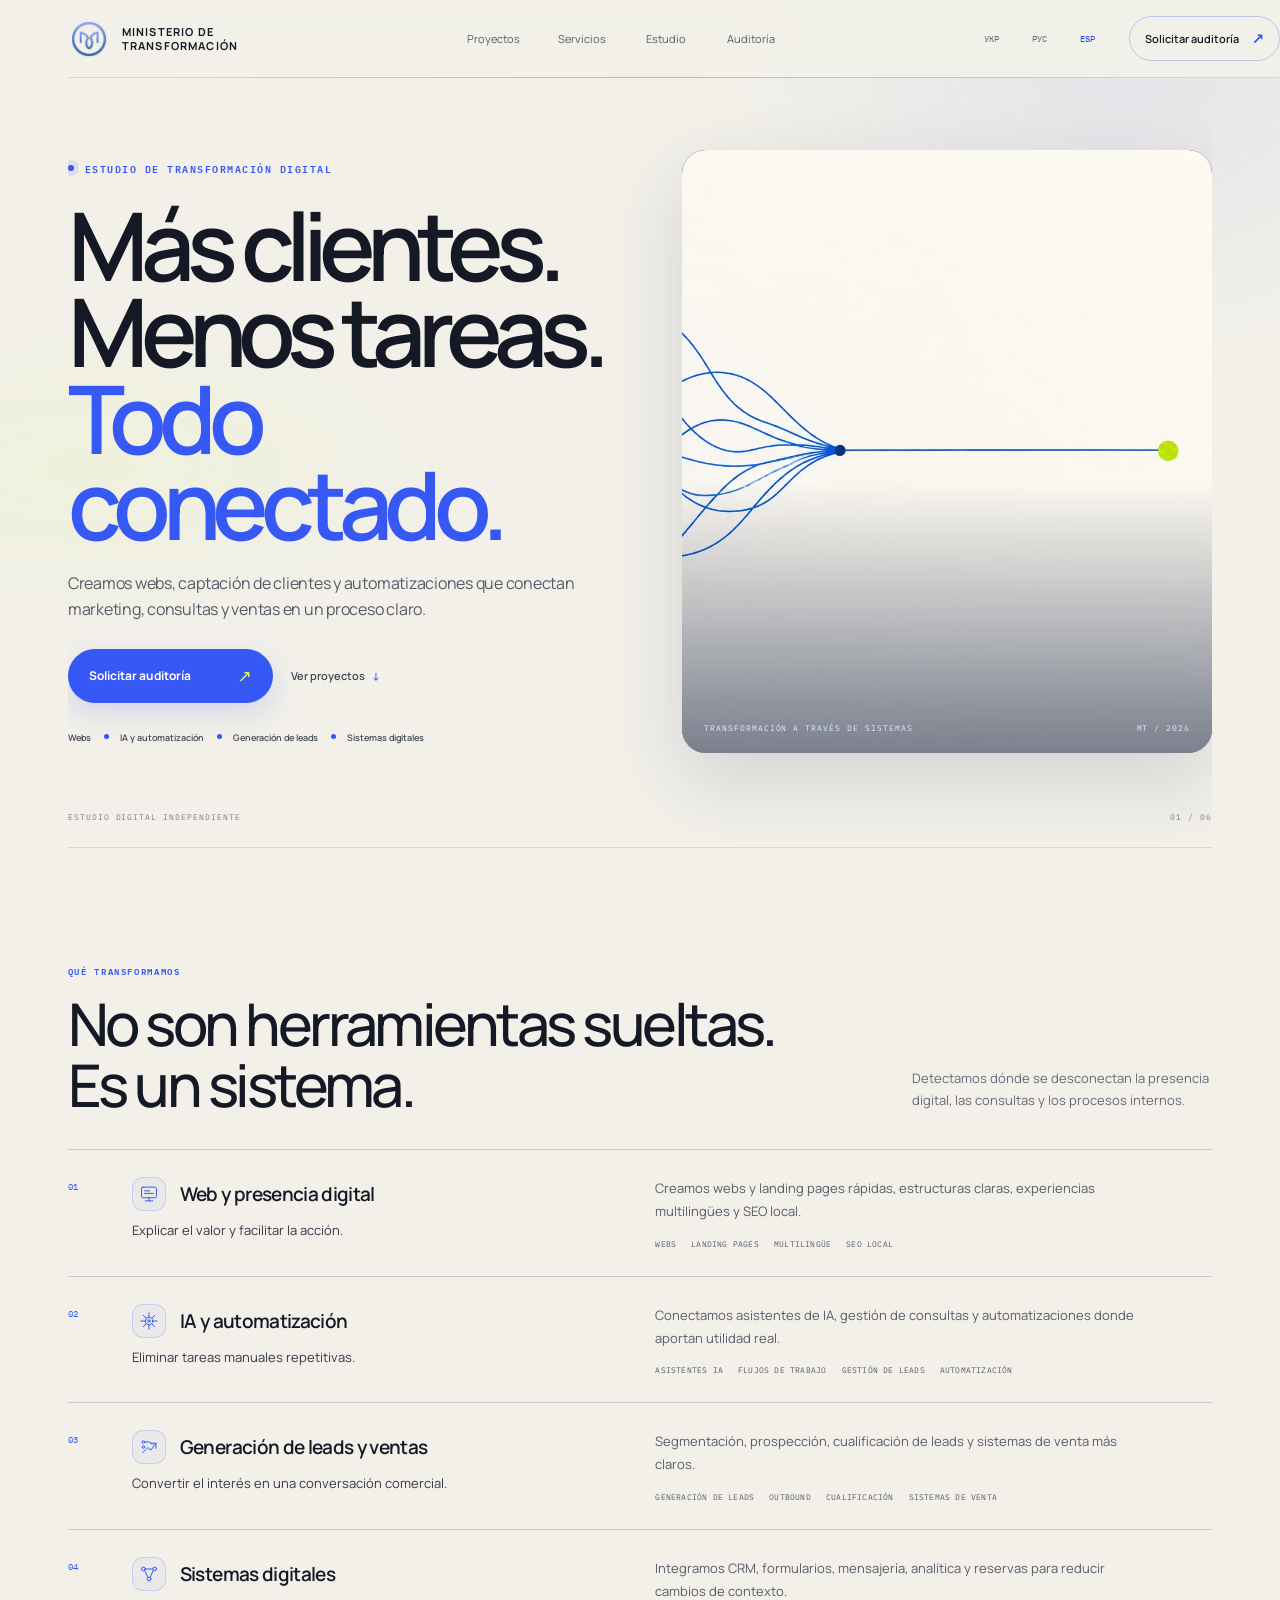
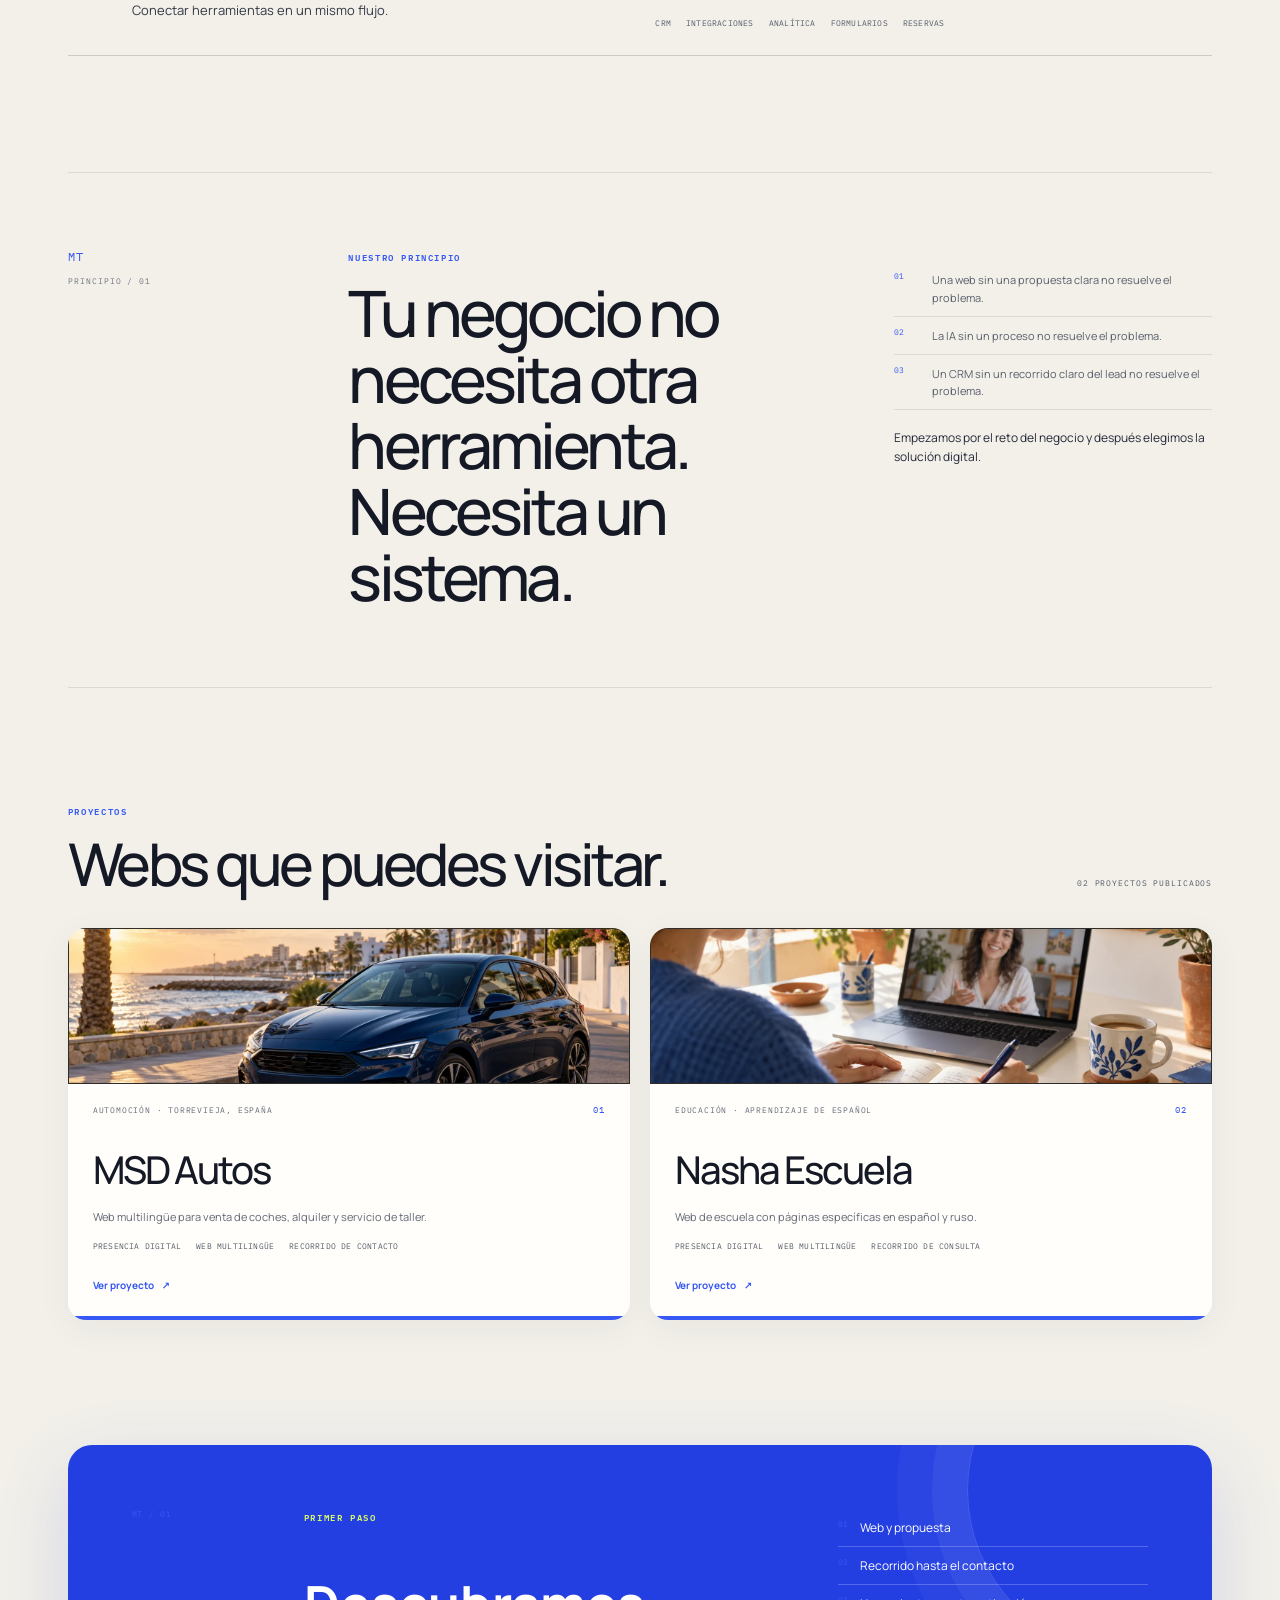
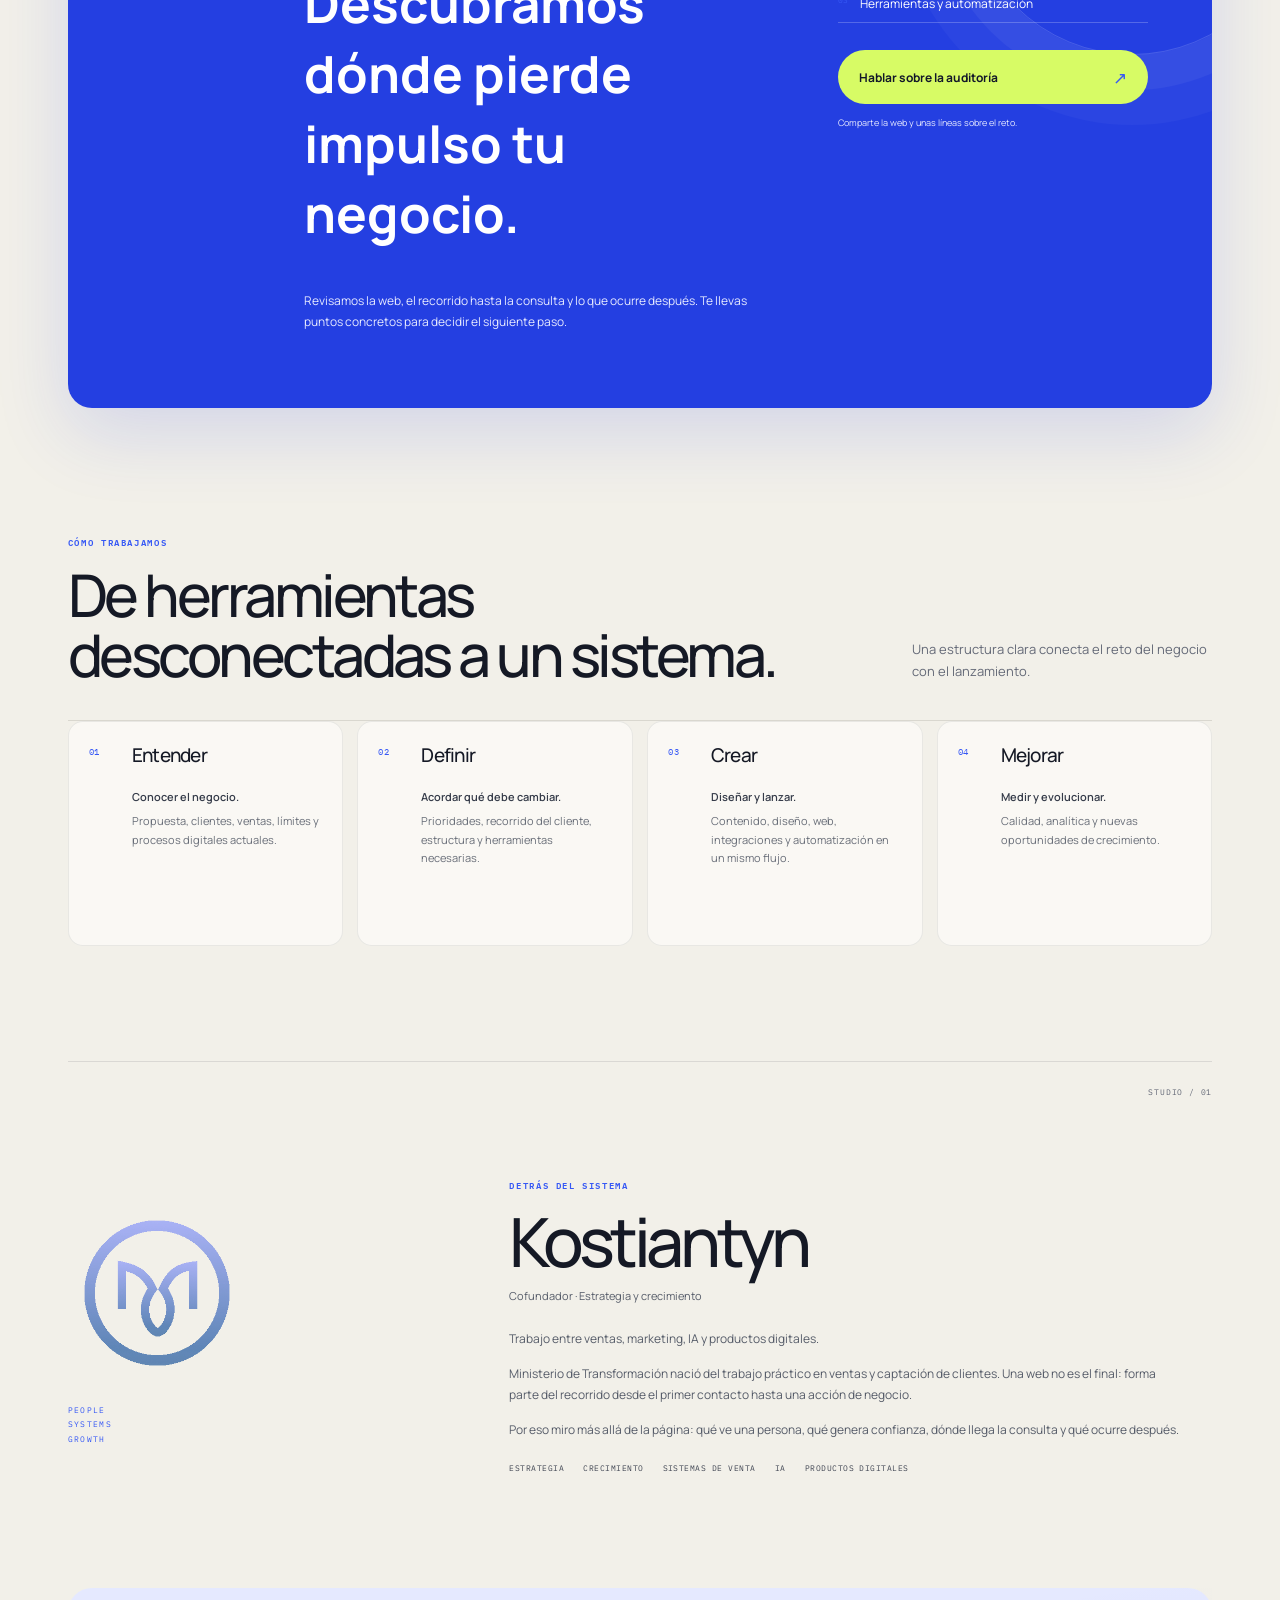
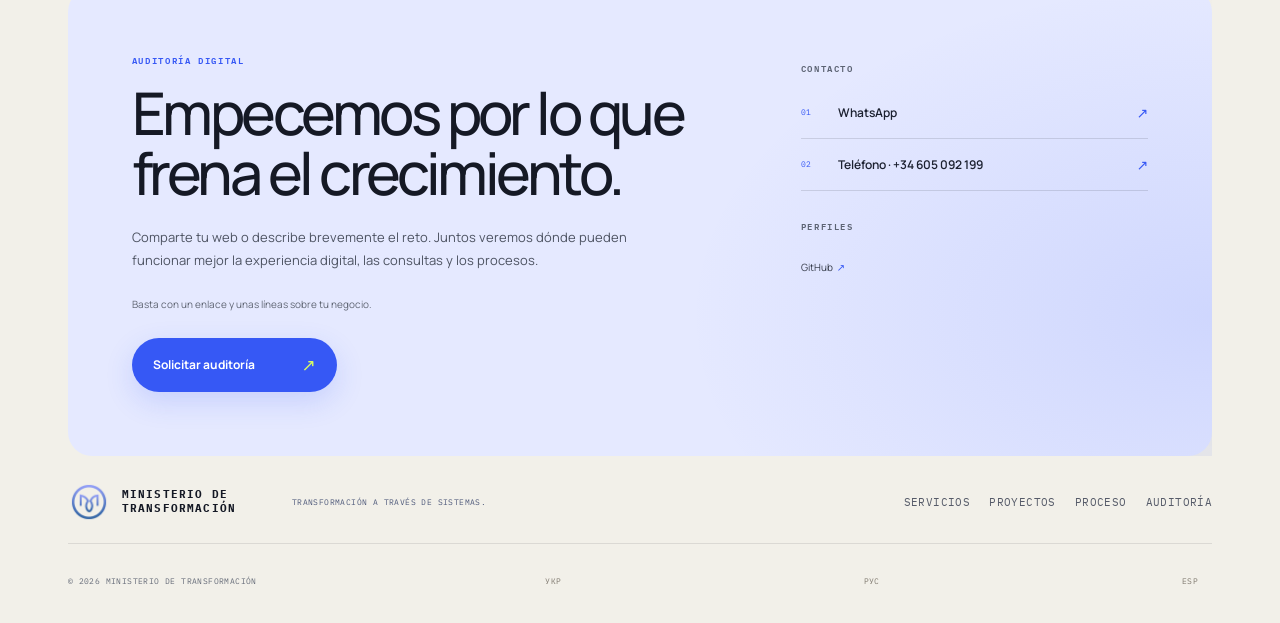
==== commit a6329ab4: "Align desktop header with page edge" ====
--- a/es/index.html
+++ b/es/index.html
@@ -1 +1 @@
-<!DOCTYPE html><html lang="es" data-astro-cid-6ioknxwj><head><meta charset="UTF-8"><meta name="viewport" content="width=device-width, initial-scale=1"><meta name="theme-color" content="#090908"><meta name="description" content="Ministerio de Transformación crea webs, automatización con IA, sistemas de captación de clientes e integraciones para negocios."><meta name="robots" content="index,follow"><title>Ministerio de Transformación — estudio de transformación digital</title><link rel="canonical" href="https://ministry-transformation.github.io/es/"><link rel="alternate" hreflang="uk" href="https://ministry-transformation.github.io/"><link rel="alternate" hreflang="ru" href="https://ministry-transformation.github.io/ru/"><link rel="alternate" hreflang="es" href="https://ministry-transformation.github.io/es/"><link rel="alternate" hreflang="x-default" href="https://ministry-transformation.github.io/"><link rel="icon" type="image/png" sizes="32x32" href="/mt-favicon-32.png"><meta property="og:type" content="website"><meta property="og:site_name" content="Ministerio de Transformación"><meta property="og:title" content="Ministerio de Transformación — ESTUDIO DE TRANSFORMACIÓN DIGITAL"><meta property="og:description" content="Ministerio de Transformación crea webs, automatización con IA, sistemas de captación de clientes e integraciones para negocios."><meta property="og:url" content="https://ministry-transformation.github.io/es/"><meta property="og:image" content="https://ministry-transformation.github.io/mt-og-card.png"><meta name="twitter:card" content="summary_large_image"><meta name="twitter:image" content="https://ministry-transformation.github.io/mt-og-card.png"><link rel="preconnect" href="https://fonts.googleapis.com"><link rel="preconnect" href="https://fonts.gstatic.com" crossorigin="anonymous"><link href="https://fonts.googleapis.com/css2?family=IBM+Plex+Mono:wght@400;500&family=Manrope:wght@400;500;600;700&display=swap" rel="stylesheet"><script type="application/ld+json">{"@context":"https://schema.org","@type":"Organization","name":"Ministerio de Transformación","description":"Ministerio de Transformación crea webs, automatización con IA, sistemas de captación de clientes e integraciones para negocios.","url":"https://ministry-transformation.github.io/es/","logo":"https://ministry-transformation.github.io/mt-symbol.png"}</script><link rel="stylesheet" href="/ministry-landing.css?v=066daa6"></head><body data-astro-cid-6ioknxwj><div class="site-shell" data-astro-cid-6ioknxwj><header class="site-header" data-astro-cid-6ioknxwj><a class="brand" href="/es/" aria-label="Ministerio de Transformación — inicio" data-astro-cid-uivuhh7y><img src="/mt-symbol.png" alt="" width="48" height="48" fetchpriority="high" data-astro-cid-uivuhh7y><span class="brand-name" data-astro-cid-uivuhh7y>Ministerio de Transformación</span></a><nav class="primary-nav" aria-label="Navegación principal" data-astro-cid-6ioknxwj><a href="#work" data-astro-cid-6ioknxwj>Proyectos</a><a href="#services" data-astro-cid-6ioknxwj>Servicios</a><a href="#studio" data-astro-cid-6ioknxwj>Estudio</a><a href="#contact" data-astro-cid-6ioknxwj>Auditoría</a></nav><div class="header-tools" aria-label="Idioma" data-astro-cid-6ioknxwj><nav class="language-switch" aria-label="Idioma" data-astro-cid-6ioknxwj><a href="/" lang="uk" data-astro-cid-6ioknxwj>УКР</a><a href="/ru/" lang="ru" data-astro-cid-6ioknxwj>РУС</a><a href="/es/" lang="es" aria-current="page" data-astro-cid-6ioknxwj>ESP</a></nav><a class="header-cta" href="#contact" data-astro-cid-6ioknxwj>Solicitar auditoría <span aria-hidden="true" data-astro-cid-6ioknxwj>↗</span></a></div></header><main data-astro-cid-6ioknxwj><section class="hero" aria-labelledby="hero-title" data-astro-cid-6ioknxwj><div class="hero-copy" data-astro-cid-6ioknxwj><p class="eyebrow" data-astro-cid-6ioknxwj><span class="eyebrow-dot" aria-hidden="true" data-astro-cid-6ioknxwj></span>ESTUDIO DE TRANSFORMACIÓN DIGITAL</p><h1 id="hero-title" data-astro-cid-6ioknxwj><span data-astro-cid-6ioknxwj>Más clientes.</span><span data-astro-cid-6ioknxwj>Menos tareas.</span><span data-astro-cid-6ioknxwj>Todo conectado.</span></h1><p class="hero-description" data-astro-cid-6ioknxwj>Creamos webs, captación de clientes y automatizaciones que conectan marketing, consultas y ventas en un proceso claro.</p><div class="hero-actions" data-astro-cid-6ioknxwj><a class="button button-primary" href="#contact" data-astro-cid-6ioknxwj><span data-astro-cid-6ioknxwj>Solicitar auditoría</span><span class="button-arrow" aria-hidden="true" data-astro-cid-6ioknxwj>↗</span></a><a class="text-link" href="#work" data-astro-cid-6ioknxwj>Ver proyectos <span aria-hidden="true" data-astro-cid-6ioknxwj>↓</span></a></div><ul class="capability-line" aria-label="Capacidades principales" data-astro-cid-6ioknxwj><li data-astro-cid-6ioknxwj>Webs</li><li data-astro-cid-6ioknxwj>IA y automatización</li><li data-astro-cid-6ioknxwj>Generación de leads</li><li data-astro-cid-6ioknxwj>Sistemas digitales</li></ul></div><div class="hero-signature" aria-label="Transformación a través de sistemas" data-astro-cid-6ioknxwj><img class="hero-artwork" src="/mt-hero-option-flow-v2.webp" alt="" fetchpriority="high" data-astro-cid-6ioknxwj><div class="signature-caption" data-astro-cid-6ioknxwj><span data-astro-cid-6ioknxwj>Transformación a través de sistemas</span><span data-astro-cid-6ioknxwj>MT / 2026</span></div></div><div class="hero-index" aria-hidden="true" data-astro-cid-6ioknxwj><span data-astro-cid-6ioknxwj>Estudio digital independiente</span><span data-astro-cid-6ioknxwj>01 / 06</span></div></section><section class="section services-section" id="services" aria-labelledby="services-title" data-astro-cid-6ioknxwj><div class="section-heading" data-astro-cid-6ioknxwj><div data-astro-cid-6ioknxwj><p class="section-label" data-astro-cid-6ioknxwj>Qué transformamos</p><h2 id="services-title" data-astro-cid-6ioknxwj>No son herramientas sueltas. Es un sistema.</h2></div><p class="section-intro" data-astro-cid-6ioknxwj>Detectamos dónde se desconectan la presencia digital, las consultas y los procesos internos.</p></div><div class="service-list" data-astro-cid-6ioknxwj><article class="service-row" data-reveal style="--reveal-delay:0ms" data-astro-cid-6ioknxwj><span class="row-number" data-astro-cid-6ioknxwj>01</span><div class="service-main" data-astro-cid-6ioknxwj><div class="service-titleline" data-astro-cid-6ioknxwj><span class="service-icon" aria-hidden="true" data-astro-cid-6ioknxwj><svg viewBox="0 0 32 32" fill="none" data-astro-cid-6ioknxwj><rect x="4" y="5" width="24" height="17" rx="2" data-astro-cid-6ioknxwj></rect><path d="M10 27h12M16 22v5M9 11h8M9 15h14" data-astro-cid-6ioknxwj></path></svg></span><h3 data-astro-cid-6ioknxwj>Web y presencia digital</h3></div><p class="service-statement" data-astro-cid-6ioknxwj>Explicar el valor y facilitar la acción.</p></div><div class="service-detail" data-astro-cid-6ioknxwj><p data-astro-cid-6ioknxwj>Creamos webs y landing pages rápidas, estructuras claras, experiencias multilingües y SEO local.</p><ul class="tag-list" aria-label="Web y presencia digital — Capacidades principales" data-astro-cid-6ioknxwj><li data-astro-cid-6ioknxwj>Webs</li><li data-astro-cid-6ioknxwj>Landing pages</li><li data-astro-cid-6ioknxwj>Multilingüe</li><li data-astro-cid-6ioknxwj>SEO local</li></ul></div></article><article class="service-row" data-reveal style="--reveal-delay:80ms" data-astro-cid-6ioknxwj><span class="row-number" data-astro-cid-6ioknxwj>02</span><div class="service-main" data-astro-cid-6ioknxwj><div class="service-titleline" data-astro-cid-6ioknxwj><span class="service-icon" aria-hidden="true" data-astro-cid-6ioknxwj><svg viewBox="0 0 32 32" fill="none" data-astro-cid-6ioknxwj><path d="M16 3v6m0 14v6M3 16h6m14 0h6M7 7l4 4m10 10 4 4m0-18-4 4m-10 10-4 4" data-astro-cid-6ioknxwj></path><circle cx="16" cy="16" r="6" data-astro-cid-6ioknxwj></circle><circle cx="16" cy="16" r="2" data-astro-cid-6ioknxwj></circle></svg></span><h3 data-astro-cid-6ioknxwj>IA y automatización</h3></div><p class="service-statement" data-astro-cid-6ioknxwj>Eliminar tareas manuales repetitivas.</p></div><div class="service-detail" data-astro-cid-6ioknxwj><p data-astro-cid-6ioknxwj>Conectamos asistentes de IA, gestión de consultas y automatizaciones donde aportan utilidad real.</p><ul class="tag-list" aria-label="IA y automatización — Capacidades principales" data-astro-cid-6ioknxwj><li data-astro-cid-6ioknxwj>Asistentes IA</li><li data-astro-cid-6ioknxwj>Flujos de trabajo</li><li data-astro-cid-6ioknxwj>Gestión de leads</li><li data-astro-cid-6ioknxwj>Automatización</li></ul></div></article><article class="service-row" data-reveal style="--reveal-delay:160ms" data-astro-cid-6ioknxwj><span class="row-number" data-astro-cid-6ioknxwj>03</span><div class="service-main" data-astro-cid-6ioknxwj><div class="service-titleline" data-astro-cid-6ioknxwj><span class="service-icon" aria-hidden="true" data-astro-cid-6ioknxwj><svg viewBox="0 0 32 32" fill="none" data-astro-cid-6ioknxwj><path d="M6 25 14 17l5 4 8-11M19 10h8v8" data-astro-cid-6ioknxwj></path><circle cx="7" cy="8" r="2" data-astro-cid-6ioknxwj></circle><circle cx="7" cy="16" r="2" data-astro-cid-6ioknxwj></circle><path d="M9 8h8l4 4" data-astro-cid-6ioknxwj></path></svg></span><h3 data-astro-cid-6ioknxwj>Generación de leads y ventas</h3></div><p class="service-statement" data-astro-cid-6ioknxwj>Convertir el interés en una conversación comercial.</p></div><div class="service-detail" data-astro-cid-6ioknxwj><p data-astro-cid-6ioknxwj>Segmentación, prospección, cualificación de leads y sistemas de venta más claros.</p><ul class="tag-list" aria-label="Generación de leads y ventas — Capacidades principales" data-astro-cid-6ioknxwj><li data-astro-cid-6ioknxwj>Generación de leads</li><li data-astro-cid-6ioknxwj>Outbound</li><li data-astro-cid-6ioknxwj>Cualificación</li><li data-astro-cid-6ioknxwj>Sistemas de venta</li></ul></div></article><article class="service-row" data-reveal style="--reveal-delay:240ms" data-astro-cid-6ioknxwj><span class="row-number" data-astro-cid-6ioknxwj>04</span><div class="service-main" data-astro-cid-6ioknxwj><div class="service-titleline" data-astro-cid-6ioknxwj><span class="service-icon" aria-hidden="true" data-astro-cid-6ioknxwj><svg viewBox="0 0 32 32" fill="none" data-astro-cid-6ioknxwj><circle cx="7" cy="8" r="3" data-astro-cid-6ioknxwj></circle><circle cx="25" cy="8" r="3" data-astro-cid-6ioknxwj></circle><circle cx="16" cy="24" r="3" data-astro-cid-6ioknxwj></circle><path d="M10 8h12M9 10l5 11m9-11-5 11" data-astro-cid-6ioknxwj></path></svg></span><h3 data-astro-cid-6ioknxwj>Sistemas digitales</h3></div><p class="service-statement" data-astro-cid-6ioknxwj>Conectar herramientas en un mismo flujo.</p></div><div class="service-detail" data-astro-cid-6ioknxwj><p data-astro-cid-6ioknxwj>Integramos CRM, formularios, mensajería, analítica y reservas para reducir cambios de contexto.</p><ul class="tag-list" aria-label="Sistemas digitales — Capacidades principales" data-astro-cid-6ioknxwj><li data-astro-cid-6ioknxwj>CRM</li><li data-astro-cid-6ioknxwj>Integraciones</li><li data-astro-cid-6ioknxwj>Analítica</li><li data-astro-cid-6ioknxwj>Formularios</li><li data-astro-cid-6ioknxwj>Reservas</li></ul></div></article></div></section><section class="statement-section" aria-labelledby="statement-title" data-astro-cid-6ioknxwj><div class="statement-marker" data-astro-cid-6ioknxwj><span data-astro-cid-6ioknxwj>MT</span><span data-astro-cid-6ioknxwj>Principio / 01</span></div><div class="statement-copy" data-astro-cid-6ioknxwj><p class="section-label" data-astro-cid-6ioknxwj>Nuestro principio</p><h2 id="statement-title" data-astro-cid-6ioknxwj>Tu negocio no necesita otra herramienta. Necesita un sistema.</h2></div><div class="statement-detail" data-astro-cid-6ioknxwj><ul data-astro-cid-6ioknxwj><li data-astro-cid-6ioknxwj><span data-astro-cid-6ioknxwj>01</span>Una web sin una propuesta clara no resuelve el problema.</li><li data-astro-cid-6ioknxwj><span data-astro-cid-6ioknxwj>02</span>La IA sin un proceso no resuelve el problema.</li><li data-astro-cid-6ioknxwj><span data-astro-cid-6ioknxwj>03</span>Un CRM sin un recorrido claro del lead no resuelve el problema.</li></ul><p data-astro-cid-6ioknxwj>Empezamos por el reto del negocio y después elegimos la solución digital.</p></div></section><section class="section work-section" id="work" aria-labelledby="work-title" data-astro-cid-6ioknxwj><div class="section-heading" data-astro-cid-6ioknxwj><div data-astro-cid-6ioknxwj><p class="section-label" data-astro-cid-6ioknxwj>Proyectos</p><h2 id="work-title" data-astro-cid-6ioknxwj>Webs que puedes visitar.</h2></div><span class="work-count" data-astro-cid-6ioknxwj>02 proyectos publicados</span></div><div class="project-grid" data-astro-cid-6ioknxwj><article class="project-card" data-reveal style="--reveal-delay:0ms" data-astro-cid-6ioknxwj><div class="project-image" aria-hidden="true" data-astro-cid-6ioknxwj><img src="/mt-project-msd-autos.webp" alt="" loading="lazy" decoding="async" data-astro-cid-6ioknxwj></div><div class="project-overline" data-astro-cid-6ioknxwj><p class="project-category" data-astro-cid-6ioknxwj>Automoción · Torrevieja, España</p><span class="project-index" data-astro-cid-6ioknxwj>01</span></div><h3 data-astro-cid-6ioknxwj>MSD Autos</h3><p data-astro-cid-6ioknxwj>Web multilingüe para venta de coches, alquiler y servicio de taller.</p><ul class="tag-list" aria-label="MSD Autos — Servicios" data-astro-cid-6ioknxwj><li data-astro-cid-6ioknxwj>Presencia digital</li><li data-astro-cid-6ioknxwj>Web multilingüe</li><li data-astro-cid-6ioknxwj>Recorrido de contacto</li></ul><a href="https://ministry-transformation.github.io/msd-autos/" target="_blank" rel="noreferrer" data-astro-cid-6ioknxwj>Ver proyecto <span aria-hidden="true" data-astro-cid-6ioknxwj>↗</span></a></article><article class="project-card" data-reveal style="--reveal-delay:100ms" data-astro-cid-6ioknxwj><div class="project-image" aria-hidden="true" data-astro-cid-6ioknxwj><img src="/mt-project-nasha-escuela.webp" alt="" loading="lazy" decoding="async" data-astro-cid-6ioknxwj></div><div class="project-overline" data-astro-cid-6ioknxwj><p class="project-category" data-astro-cid-6ioknxwj>Educación · Aprendizaje de español</p><span class="project-index" data-astro-cid-6ioknxwj>02</span></div><h3 data-astro-cid-6ioknxwj>Nasha Escuela</h3><p data-astro-cid-6ioknxwj>Web de escuela con páginas específicas en español y ruso.</p><ul class="tag-list" aria-label="Nasha Escuela — Servicios" data-astro-cid-6ioknxwj><li data-astro-cid-6ioknxwj>Presencia digital</li><li data-astro-cid-6ioknxwj>Web multilingüe</li><li data-astro-cid-6ioknxwj>Recorrido de consulta</li></ul><a href="https://ministry-transformation.github.io/nashaescuela/es/" target="_blank" rel="noreferrer" data-astro-cid-6ioknxwj>Ver proyecto <span aria-hidden="true" data-astro-cid-6ioknxwj>↗</span></a></article></div></section><section class="audit-band" data-reveal aria-labelledby="audit-title" data-astro-cid-6ioknxwj><div class="audit-index" data-astro-cid-6ioknxwj><span data-astro-cid-6ioknxwj>MT / 01</span></div><div class="audit-main" data-astro-cid-6ioknxwj><p class="section-label" data-astro-cid-6ioknxwj>Primer paso</p><h2 id="audit-title" data-astro-cid-6ioknxwj>Descubramos dónde pierde impulso tu negocio.</h2><p data-astro-cid-6ioknxwj>Revisamos la web, el recorrido hasta la consulta y lo que ocurre después. Te llevas puntos concretos para decidir el siguiente paso.</p></div><div class="audit-action" data-astro-cid-6ioknxwj><ul data-astro-cid-6ioknxwj><li data-astro-cid-6ioknxwj><span data-astro-cid-6ioknxwj>01</span>Web y propuesta</li><li data-astro-cid-6ioknxwj><span data-astro-cid-6ioknxwj>02</span>Recorrido hasta el contacto</li><li data-astro-cid-6ioknxwj><span data-astro-cid-6ioknxwj>03</span>Herramientas y automatización</li></ul><a class="button button-primary" href="#contact" data-astro-cid-6ioknxwj><span data-astro-cid-6ioknxwj>Hablar sobre la auditoría</span><span class="button-arrow" aria-hidden="true" data-astro-cid-6ioknxwj>↗</span></a><small data-astro-cid-6ioknxwj>Comparte la web y unas líneas sobre el reto.</small></div></section><section class="section process-section" id="process" aria-labelledby="process-title" data-astro-cid-6ioknxwj><div class="section-heading" data-astro-cid-6ioknxwj><div data-astro-cid-6ioknxwj><p class="section-label" data-astro-cid-6ioknxwj>Cómo trabajamos</p><h2 id="process-title" data-astro-cid-6ioknxwj>De herramientas desconectadas a un sistema.</h2></div><p class="section-intro" data-astro-cid-6ioknxwj>Una estructura clara conecta el reto del negocio con el lanzamiento.</p></div><ol class="process-list" data-astro-cid-6ioknxwj><li data-reveal style="--reveal-delay:0ms" data-astro-cid-6ioknxwj><span class="step-number" data-astro-cid-6ioknxwj>01</span><div data-astro-cid-6ioknxwj><h3 data-astro-cid-6ioknxwj>Entender</h3><strong data-astro-cid-6ioknxwj>Conocer el negocio.</strong><p data-astro-cid-6ioknxwj>Propuesta, clientes, ventas, límites y procesos digitales actuales.</p></div></li><li data-reveal style="--reveal-delay:90ms" data-astro-cid-6ioknxwj><span class="step-number" data-astro-cid-6ioknxwj>02</span><div data-astro-cid-6ioknxwj><h3 data-astro-cid-6ioknxwj>Definir</h3><strong data-astro-cid-6ioknxwj>Acordar qué debe cambiar.</strong><p data-astro-cid-6ioknxwj>Prioridades, recorrido del cliente, estructura y herramientas necesarias.</p></div></li><li data-reveal style="--reveal-delay:180ms" data-astro-cid-6ioknxwj><span class="step-number" data-astro-cid-6ioknxwj>03</span><div data-astro-cid-6ioknxwj><h3 data-astro-cid-6ioknxwj>Crear</h3><strong data-astro-cid-6ioknxwj>Diseñar y lanzar.</strong><p data-astro-cid-6ioknxwj>Contenido, diseño, web, integraciones y automatización en un mismo flujo.</p></div></li><li data-reveal style="--reveal-delay:270ms" data-astro-cid-6ioknxwj><span class="step-number" data-astro-cid-6ioknxwj>04</span><div data-astro-cid-6ioknxwj><h3 data-astro-cid-6ioknxwj>Mejorar</h3><strong data-astro-cid-6ioknxwj>Medir y evolucionar.</strong><p data-astro-cid-6ioknxwj>Calidad, analítica y nuevas oportunidades de crecimiento.</p></div></li></ol></section><section class="section studio-section" id="studio" aria-labelledby="studio-title" data-reveal data-astro-cid-6ioknxwj><div class="studio-mark" data-astro-cid-6ioknxwj><img src="/mt-symbol.png" alt="" width="180" height="180" loading="lazy" data-astro-cid-6ioknxwj><span data-astro-cid-6ioknxwj>People<br data-astro-cid-6ioknxwj>Systems<br data-astro-cid-6ioknxwj>Growth</span></div><div class="studio-copy" data-astro-cid-6ioknxwj><p class="section-label" data-astro-cid-6ioknxwj>Detrás del sistema</p><h2 id="studio-title" data-astro-cid-6ioknxwj>Kostiantyn</h2><p class="founder-role" data-astro-cid-6ioknxwj>Cofundador · Estrategia y crecimiento</p><p class="founder-paragraph" data-astro-cid-6ioknxwj>Trabajo entre ventas, marketing, IA y productos digitales.</p><p class="founder-paragraph" data-astro-cid-6ioknxwj>Ministerio de Transformación nació del trabajo práctico en ventas y captación de clientes. Una web no es el final: forma parte del recorrido desde el primer contacto hasta una acción de negocio.</p><p class="founder-paragraph" data-astro-cid-6ioknxwj>Por eso miro más allá de la página: qué ve una persona, qué genera confianza, dónde llega la consulta y qué ocurre después.</p><ul class="focus-list" aria-label="Áreas de especialidad" data-astro-cid-6ioknxwj><li data-astro-cid-6ioknxwj>Estrategia</li><li data-astro-cid-6ioknxwj>Crecimiento</li><li data-astro-cid-6ioknxwj>Sistemas de venta</li><li data-astro-cid-6ioknxwj>IA</li><li data-astro-cid-6ioknxwj>Productos digitales</li></ul></div><span class="studio-index" aria-hidden="true" data-astro-cid-6ioknxwj>STUDIO / 01</span></section><section class="contact-section" id="contact" aria-labelledby="contact-title" data-reveal data-astro-cid-6ioknxwj><div class="contact-copy" data-astro-cid-6ioknxwj><p class="section-label" data-astro-cid-6ioknxwj>Auditoría digital</p><h2 id="contact-title" data-astro-cid-6ioknxwj>Empecemos por lo que frena el crecimiento.</h2><p data-astro-cid-6ioknxwj>Comparte tu web o describe brevemente el reto. Juntos veremos dónde pueden funcionar mejor la experiencia digital, las consultas y los procesos.</p><p class="contact-microcopy" data-astro-cid-6ioknxwj>Basta con un enlace y unas líneas sobre tu negocio.</p><a class="button button-primary" href="https://wa.me/380991899991" data-astro-cid-6ioknxwj><span data-astro-cid-6ioknxwj>Solicitar auditoría</span><span class="button-arrow" aria-hidden="true" data-astro-cid-6ioknxwj>↗</span></a></div><div class="contact-details" data-astro-cid-6ioknxwj><div class="contact-group" data-astro-cid-6ioknxwj><p class="section-label" data-astro-cid-6ioknxwj>Contacto</p><ul class="contact-list" data-astro-cid-6ioknxwj><li data-astro-cid-6ioknxwj><span data-astro-cid-6ioknxwj>01</span><a href="https://wa.me/380991899991" target="_blank" rel="noreferrer" aria-label="WhatsApp" data-astro-cid-6ioknxwj><span data-astro-cid-6ioknxwj>WhatsApp</span><b aria-hidden="true" data-astro-cid-6ioknxwj>↗</b></a></li><li data-astro-cid-6ioknxwj><span data-astro-cid-6ioknxwj>02</span><a href="tel:+34605092199" aria-label="Teléfono: +34 605 092 199" data-astro-cid-6ioknxwj><span data-astro-cid-6ioknxwj>Teléfono<span class="contact-value" data-astro-cid-6ioknxwj> · +34 605 092 199</span></span><b aria-hidden="true" data-astro-cid-6ioknxwj>↗</b></a></li></ul></div><div class="social-group" data-astro-cid-6ioknxwj><p class="section-label" data-astro-cid-6ioknxwj>Perfiles</p><nav class="social-links" aria-label="Perfiles sociales" data-astro-cid-6ioknxwj><a href="https://github.com/Ministry-transformation" target="_blank" rel="noreferrer" data-astro-cid-6ioknxwj>GitHub<span aria-hidden="true" data-astro-cid-6ioknxwj>↗</span></a></nav></div></div></section></main><footer class="site-footer" data-astro-cid-6ioknxwj><div class="footer-brand" data-astro-cid-6ioknxwj><a class="brand" href="/es/" aria-label="Ministerio de Transformación — inicio" data-astro-cid-uivuhh7y><img src="/mt-symbol.png" alt="" width="48" height="48" fetchpriority="high" data-astro-cid-uivuhh7y><span class="brand-name" data-astro-cid-uivuhh7y>Ministerio de Transformación</span></a><p data-astro-cid-6ioknxwj>Transformación a través de sistemas.</p></div><nav class="footer-links" aria-label="Navegación principal" data-astro-cid-6ioknxwj><a href="#services" data-astro-cid-6ioknxwj>Servicios</a><a href="#work" data-astro-cid-6ioknxwj>Proyectos</a><a href="#process" data-astro-cid-6ioknxwj>Proceso</a><a href="#contact" data-astro-cid-6ioknxwj>Auditoría</a></nav><div class="footer-meta" data-astro-cid-6ioknxwj><span data-astro-cid-6ioknxwj>© 2026 Ministerio de Transformación</span><a href="/" data-astro-cid-6ioknxwj>УКР</a><a href="/ru/" data-astro-cid-6ioknxwj>РУС</a><a href="/es/" data-astro-cid-6ioknxwj>ESP</a></div></footer></div><script type="module">if(!window.matchMedia(`(prefers-reduced-motion: reduce)`).matches&&`IntersectionObserver`in window){document.documentElement.classList.add(`has-reveal`);let e=new IntersectionObserver((e,t)=>e.forEach(e=>{e.isIntersecting&&(e.target.classList.add(`is-visible`),t.unobserve(e.target))}),{threshold:.12,rootMargin:`0px 0px -32px 0px`});document.querySelectorAll(`[data-reveal]`).forEach(t=>e.observe(t))}</script></body></html>+<!DOCTYPE html><html lang="es" data-astro-cid-6ioknxwj><head><meta charset="UTF-8"><meta name="viewport" content="width=device-width, initial-scale=1"><meta name="theme-color" content="#090908"><meta name="description" content="Ministerio de Transformación crea webs, automatización con IA, sistemas de captación de clientes e integraciones para negocios."><meta name="robots" content="index,follow"><title>Ministerio de Transformación — estudio de transformación digital</title><link rel="canonical" href="https://ministry-transformation.github.io/es/"><link rel="alternate" hreflang="uk" href="https://ministry-transformation.github.io/"><link rel="alternate" hreflang="ru" href="https://ministry-transformation.github.io/ru/"><link rel="alternate" hreflang="es" href="https://ministry-transformation.github.io/es/"><link rel="alternate" hreflang="x-default" href="https://ministry-transformation.github.io/"><link rel="icon" type="image/png" sizes="32x32" href="/mt-favicon-32.png"><meta property="og:type" content="website"><meta property="og:site_name" content="Ministerio de Transformación"><meta property="og:title" content="Ministerio de Transformación — ESTUDIO DE TRANSFORMACIÓN DIGITAL"><meta property="og:description" content="Ministerio de Transformación crea webs, automatización con IA, sistemas de captación de clientes e integraciones para negocios."><meta property="og:url" content="https://ministry-transformation.github.io/es/"><meta property="og:image" content="https://ministry-transformation.github.io/mt-og-card.png"><meta name="twitter:card" content="summary_large_image"><meta name="twitter:image" content="https://ministry-transformation.github.io/mt-og-card.png"><link rel="preconnect" href="https://fonts.googleapis.com"><link rel="preconnect" href="https://fonts.gstatic.com" crossorigin="anonymous"><link href="https://fonts.googleapis.com/css2?family=IBM+Plex+Mono:wght@400;500&family=Manrope:wght@400;500;600;700&display=swap" rel="stylesheet"><script type="application/ld+json">{"@context":"https://schema.org","@type":"Organization","name":"Ministerio de Transformación","description":"Ministerio de Transformación crea webs, automatización con IA, sistemas de captación de clientes e integraciones para negocios.","url":"https://ministry-transformation.github.io/es/","logo":"https://ministry-transformation.github.io/mt-symbol.png"}</script><link rel="stylesheet" href="/ministry-landing.css?v=header-edge-20261005"></head><body data-astro-cid-6ioknxwj><a class="skip-link" href="#main">Saltar al contenido principal</a><div class="site-shell" data-astro-cid-6ioknxwj><header class="site-header" data-astro-cid-6ioknxwj><a class="brand" href="/es/" aria-label="Ministerio de Transformación — inicio" data-astro-cid-uivuhh7y><img src="/mt-symbol.png" alt="" width="48" height="48" fetchpriority="high" data-astro-cid-uivuhh7y><span class="brand-name" data-astro-cid-uivuhh7y>Ministerio de Transformación</span></a><nav class="primary-nav" aria-label="Navegación principal" data-astro-cid-6ioknxwj><a href="#work" data-astro-cid-6ioknxwj>Proyectos</a><a href="#services" data-astro-cid-6ioknxwj>Servicios</a><a href="#studio" data-astro-cid-6ioknxwj>Estudio</a><a href="#contact" data-astro-cid-6ioknxwj>Auditoría</a></nav><div class="header-tools" aria-label="Idioma" data-astro-cid-6ioknxwj><nav class="language-switch" aria-label="Idioma" data-astro-cid-6ioknxwj><a href="/" lang="uk" data-astro-cid-6ioknxwj>УКР</a><a href="/ru/" lang="ru" data-astro-cid-6ioknxwj>РУС</a><a href="/es/" lang="es" aria-current="page" data-astro-cid-6ioknxwj>ESP</a></nav><a class="header-cta" href="#contact" data-astro-cid-6ioknxwj>Solicitar auditoría <span aria-hidden="true" data-astro-cid-6ioknxwj>↗</span></a></div></header><main id="main" data-astro-cid-6ioknxwj><section class="hero" aria-labelledby="hero-title" data-astro-cid-6ioknxwj><div class="hero-copy" data-astro-cid-6ioknxwj><p class="eyebrow" data-astro-cid-6ioknxwj><span class="eyebrow-dot" aria-hidden="true" data-astro-cid-6ioknxwj></span>ESTUDIO DE TRANSFORMACIÓN DIGITAL</p><h1 id="hero-title" data-astro-cid-6ioknxwj><span data-astro-cid-6ioknxwj>Más clientes.</span><span data-astro-cid-6ioknxwj>Menos tareas.</span><span data-astro-cid-6ioknxwj>Todo conectado.</span></h1><p class="hero-description" data-astro-cid-6ioknxwj>Creamos webs, captación de clientes y automatizaciones que conectan marketing, consultas y ventas en un proceso claro.</p><div class="hero-actions" data-astro-cid-6ioknxwj><a class="button button-primary" href="#contact" data-astro-cid-6ioknxwj><span data-astro-cid-6ioknxwj>Solicitar auditoría</span><span class="button-arrow" aria-hidden="true" data-astro-cid-6ioknxwj>↗</span></a><a class="text-link" href="#work" data-astro-cid-6ioknxwj>Ver proyectos <span aria-hidden="true" data-astro-cid-6ioknxwj>↓</span></a></div><ul class="capability-line" aria-label="Capacidades principales" data-astro-cid-6ioknxwj><li data-astro-cid-6ioknxwj>Webs</li><li data-astro-cid-6ioknxwj>IA y automatización</li><li data-astro-cid-6ioknxwj>Generación de leads</li><li data-astro-cid-6ioknxwj>Sistemas digitales</li></ul></div><div class="hero-signature" aria-label="Transformación a través de sistemas" data-astro-cid-6ioknxwj><img class="hero-artwork" src="/mt-hero-option-flow-v2.webp" alt="" fetchpriority="high" data-astro-cid-6ioknxwj><div class="signature-caption" data-astro-cid-6ioknxwj><span data-astro-cid-6ioknxwj>Transformación a través de sistemas</span><span data-astro-cid-6ioknxwj>MT / 2026</span></div></div><div class="hero-index" aria-hidden="true" data-astro-cid-6ioknxwj><span data-astro-cid-6ioknxwj>Estudio digital independiente</span><span data-astro-cid-6ioknxwj>01 / 06</span></div></section><section class="section services-section" id="services" aria-labelledby="services-title" data-astro-cid-6ioknxwj><div class="section-heading" data-astro-cid-6ioknxwj><div data-astro-cid-6ioknxwj><p class="section-label" data-astro-cid-6ioknxwj>Qué transformamos</p><h2 id="services-title" data-astro-cid-6ioknxwj>No son herramientas sueltas. Es un sistema.</h2></div><p class="section-intro" data-astro-cid-6ioknxwj>Detectamos dónde se desconectan la presencia digital, las consultas y los procesos internos.</p></div><div class="service-list" data-astro-cid-6ioknxwj><article class="service-row" data-reveal style="--reveal-delay:0ms" data-astro-cid-6ioknxwj><span class="row-number" data-astro-cid-6ioknxwj>01</span><div class="service-main" data-astro-cid-6ioknxwj><div class="service-titleline" data-astro-cid-6ioknxwj><span class="service-icon" aria-hidden="true" data-astro-cid-6ioknxwj><svg viewBox="0 0 32 32" fill="none" data-astro-cid-6ioknxwj><rect x="4" y="5" width="24" height="17" rx="2" data-astro-cid-6ioknxwj></rect><path d="M10 27h12M16 22v5M9 11h8M9 15h14" data-astro-cid-6ioknxwj></path></svg></span><h3 data-astro-cid-6ioknxwj>Web y presencia digital</h3></div><p class="service-statement" data-astro-cid-6ioknxwj>Explicar el valor y facilitar la acción.</p></div><div class="service-detail" data-astro-cid-6ioknxwj><p data-astro-cid-6ioknxwj>Creamos webs y landing pages rápidas, estructuras claras, experiencias multilingües y SEO local.</p><ul class="tag-list" aria-label="Web y presencia digital — Capacidades principales" data-astro-cid-6ioknxwj><li data-astro-cid-6ioknxwj>Webs</li><li data-astro-cid-6ioknxwj>Landing pages</li><li data-astro-cid-6ioknxwj>Multilingüe</li><li data-astro-cid-6ioknxwj>SEO local</li></ul></div></article><article class="service-row" data-reveal style="--reveal-delay:80ms" data-astro-cid-6ioknxwj><span class="row-number" data-astro-cid-6ioknxwj>02</span><div class="service-main" data-astro-cid-6ioknxwj><div class="service-titleline" data-astro-cid-6ioknxwj><span class="service-icon" aria-hidden="true" data-astro-cid-6ioknxwj><svg viewBox="0 0 32 32" fill="none" data-astro-cid-6ioknxwj><path d="M16 3v6m0 14v6M3 16h6m14 0h6M7 7l4 4m10 10 4 4m0-18-4 4m-10 10-4 4" data-astro-cid-6ioknxwj></path><circle cx="16" cy="16" r="6" data-astro-cid-6ioknxwj></circle><circle cx="16" cy="16" r="2" data-astro-cid-6ioknxwj></circle></svg></span><h3 data-astro-cid-6ioknxwj>IA y automatización</h3></div><p class="service-statement" data-astro-cid-6ioknxwj>Eliminar tareas manuales repetitivas.</p></div><div class="service-detail" data-astro-cid-6ioknxwj><p data-astro-cid-6ioknxwj>Conectamos asistentes de IA, gestión de consultas y automatizaciones donde aportan utilidad real.</p><ul class="tag-list" aria-label="IA y automatización — Capacidades principales" data-astro-cid-6ioknxwj><li data-astro-cid-6ioknxwj>Asistentes IA</li><li data-astro-cid-6ioknxwj>Flujos de trabajo</li><li data-astro-cid-6ioknxwj>Gestión de leads</li><li data-astro-cid-6ioknxwj>Automatización</li></ul></div></article><article class="service-row" data-reveal style="--reveal-delay:160ms" data-astro-cid-6ioknxwj><span class="row-number" data-astro-cid-6ioknxwj>03</span><div class="service-main" data-astro-cid-6ioknxwj><div class="service-titleline" data-astro-cid-6ioknxwj><span class="service-icon" aria-hidden="true" data-astro-cid-6ioknxwj><svg viewBox="0 0 32 32" fill="none" data-astro-cid-6ioknxwj><path d="M6 25 14 17l5 4 8-11M19 10h8v8" data-astro-cid-6ioknxwj></path><circle cx="7" cy="8" r="2" data-astro-cid-6ioknxwj></circle><circle cx="7" cy="16" r="2" data-astro-cid-6ioknxwj></circle><path d="M9 8h8l4 4" data-astro-cid-6ioknxwj></path></svg></span><h3 data-astro-cid-6ioknxwj>Generación de leads y ventas</h3></div><p class="service-statement" data-astro-cid-6ioknxwj>Convertir el interés en una conversación comercial.</p></div><div class="service-detail" data-astro-cid-6ioknxwj><p data-astro-cid-6ioknxwj>Segmentación, prospección, cualificación de leads y sistemas de venta más claros.</p><ul class="tag-list" aria-label="Generación de leads y ventas — Capacidades principales" data-astro-cid-6ioknxwj><li data-astro-cid-6ioknxwj>Generación de leads</li><li data-astro-cid-6ioknxwj>Outbound</li><li data-astro-cid-6ioknxwj>Cualificación</li><li data-astro-cid-6ioknxwj>Sistemas de venta</li></ul></div></article><article class="service-row" data-reveal style="--reveal-delay:240ms" data-astro-cid-6ioknxwj><span class="row-number" data-astro-cid-6ioknxwj>04</span><div class="service-main" data-astro-cid-6ioknxwj><div class="service-titleline" data-astro-cid-6ioknxwj><span class="service-icon" aria-hidden="true" data-astro-cid-6ioknxwj><svg viewBox="0 0 32 32" fill="none" data-astro-cid-6ioknxwj><circle cx="7" cy="8" r="3" data-astro-cid-6ioknxwj></circle><circle cx="25" cy="8" r="3" data-astro-cid-6ioknxwj></circle><circle cx="16" cy="24" r="3" data-astro-cid-6ioknxwj></circle><path d="M10 8h12M9 10l5 11m9-11-5 11" data-astro-cid-6ioknxwj></path></svg></span><h3 data-astro-cid-6ioknxwj>Sistemas digitales</h3></div><p class="service-statement" data-astro-cid-6ioknxwj>Conectar herramientas en un mismo flujo.</p></div><div class="service-detail" data-astro-cid-6ioknxwj><p data-astro-cid-6ioknxwj>Integramos CRM, formularios, mensajería, analítica y reservas para reducir cambios de contexto.</p><ul class="tag-list" aria-label="Sistemas digitales — Capacidades principales" data-astro-cid-6ioknxwj><li data-astro-cid-6ioknxwj>CRM</li><li data-astro-cid-6ioknxwj>Integraciones</li><li data-astro-cid-6ioknxwj>Analítica</li><li data-astro-cid-6ioknxwj>Formularios</li><li data-astro-cid-6ioknxwj>Reservas</li></ul></div></article></div></section><section class="statement-section" aria-labelledby="statement-title" data-astro-cid-6ioknxwj><div class="statement-marker" data-astro-cid-6ioknxwj><span data-astro-cid-6ioknxwj>MT</span><span data-astro-cid-6ioknxwj>Principio / 01</span></div><div class="statement-copy" data-astro-cid-6ioknxwj><p class="section-label" data-astro-cid-6ioknxwj>Nuestro principio</p><h2 id="statement-title" data-astro-cid-6ioknxwj>Tu negocio no necesita otra herramienta. Necesita un sistema.</h2></div><div class="statement-detail" data-astro-cid-6ioknxwj><ul data-astro-cid-6ioknxwj><li data-astro-cid-6ioknxwj><span data-astro-cid-6ioknxwj>01</span>Una web sin una propuesta clara no resuelve el problema.</li><li data-astro-cid-6ioknxwj><span data-astro-cid-6ioknxwj>02</span>La IA sin un proceso no resuelve el problema.</li><li data-astro-cid-6ioknxwj><span data-astro-cid-6ioknxwj>03</span>Un CRM sin un recorrido claro del lead no resuelve el problema.</li></ul><p data-astro-cid-6ioknxwj>Empezamos por el reto del negocio y después elegimos la solución digital.</p></div></section><section class="section work-section" id="work" aria-labelledby="work-title" data-astro-cid-6ioknxwj><div class="section-heading" data-astro-cid-6ioknxwj><div data-astro-cid-6ioknxwj><p class="section-label" data-astro-cid-6ioknxwj>Proyectos</p><h2 id="work-title" data-astro-cid-6ioknxwj>Webs que puedes visitar.</h2></div><span class="work-count" data-astro-cid-6ioknxwj>02 proyectos publicados</span></div><div class="project-grid" data-astro-cid-6ioknxwj><article class="project-card" data-reveal style="--reveal-delay:0ms" data-astro-cid-6ioknxwj><div class="project-image" aria-hidden="true" data-astro-cid-6ioknxwj><img src="/mt-project-msd-autos.webp" alt="" loading="lazy" decoding="async" data-astro-cid-6ioknxwj></div><div class="project-overline" data-astro-cid-6ioknxwj><p class="project-category" data-astro-cid-6ioknxwj>Automoción · Torrevieja, España</p><span class="project-index" data-astro-cid-6ioknxwj>01</span></div><h3 data-astro-cid-6ioknxwj>MSD Autos</h3><p data-astro-cid-6ioknxwj>Web multilingüe para venta de coches, alquiler y servicio de taller.</p><ul class="tag-list" aria-label="MSD Autos — Servicios" data-astro-cid-6ioknxwj><li data-astro-cid-6ioknxwj>Presencia digital</li><li data-astro-cid-6ioknxwj>Web multilingüe</li><li data-astro-cid-6ioknxwj>Recorrido de contacto</li></ul><a href="https://ministry-transformation.github.io/msd-autos/" target="_blank" rel="noreferrer" data-astro-cid-6ioknxwj>Ver proyecto <span aria-hidden="true" data-astro-cid-6ioknxwj>↗</span></a></article><article class="project-card" data-reveal style="--reveal-delay:100ms" data-astro-cid-6ioknxwj><div class="project-image" aria-hidden="true" data-astro-cid-6ioknxwj><img src="/mt-project-nasha-escuela.webp" alt="" loading="lazy" decoding="async" data-astro-cid-6ioknxwj></div><div class="project-overline" data-astro-cid-6ioknxwj><p class="project-category" data-astro-cid-6ioknxwj>Educación · Aprendizaje de español</p><span class="project-index" data-astro-cid-6ioknxwj>02</span></div><h3 data-astro-cid-6ioknxwj>Nasha Escuela</h3><p data-astro-cid-6ioknxwj>Web de escuela con páginas específicas en español y ruso.</p><ul class="tag-list" aria-label="Nasha Escuela — Servicios" data-astro-cid-6ioknxwj><li data-astro-cid-6ioknxwj>Presencia digital</li><li data-astro-cid-6ioknxwj>Web multilingüe</li><li data-astro-cid-6ioknxwj>Recorrido de consulta</li></ul><a href="https://ministry-transformation.github.io/nashaescuela/es/" target="_blank" rel="noreferrer" data-astro-cid-6ioknxwj>Ver proyecto <span aria-hidden="true" data-astro-cid-6ioknxwj>↗</span></a></article></div></section><section class="audit-band" data-reveal aria-labelledby="audit-title" data-astro-cid-6ioknxwj><div class="audit-index" data-astro-cid-6ioknxwj><span data-astro-cid-6ioknxwj>MT / 01</span></div><div class="audit-main" data-astro-cid-6ioknxwj><p class="section-label" data-astro-cid-6ioknxwj>Primer paso</p><h2 id="audit-title" data-astro-cid-6ioknxwj>Descubramos dónde pierde impulso tu negocio.</h2><p data-astro-cid-6ioknxwj>Revisamos la web, el recorrido hasta la consulta y lo que ocurre después. Te llevas puntos concretos para decidir el siguiente paso.</p></div><div class="audit-action" data-astro-cid-6ioknxwj><ul data-astro-cid-6ioknxwj><li data-astro-cid-6ioknxwj><span data-astro-cid-6ioknxwj>01</span>Web y propuesta</li><li data-astro-cid-6ioknxwj><span data-astro-cid-6ioknxwj>02</span>Recorrido hasta el contacto</li><li data-astro-cid-6ioknxwj><span data-astro-cid-6ioknxwj>03</span>Herramientas y automatización</li></ul><a class="button button-primary" href="#contact" data-astro-cid-6ioknxwj><span data-astro-cid-6ioknxwj>Hablar sobre la auditoría</span><span class="button-arrow" aria-hidden="true" data-astro-cid-6ioknxwj>↗</span></a><small data-astro-cid-6ioknxwj>Comparte la web y unas líneas sobre el reto.</small></div></section><section class="section process-section" id="process" aria-labelledby="process-title" data-astro-cid-6ioknxwj><div class="section-heading" data-astro-cid-6ioknxwj><div data-astro-cid-6ioknxwj><p class="section-label" data-astro-cid-6ioknxwj>Cómo trabajamos</p><h2 id="process-title" data-astro-cid-6ioknxwj>De herramientas desconectadas a un sistema.</h2></div><p class="section-intro" data-astro-cid-6ioknxwj>Una estructura clara conecta el reto del negocio con el lanzamiento.</p></div><ol class="process-list" data-astro-cid-6ioknxwj><li data-reveal style="--reveal-delay:0ms" data-astro-cid-6ioknxwj><span class="step-number" data-astro-cid-6ioknxwj>01</span><div data-astro-cid-6ioknxwj><h3 data-astro-cid-6ioknxwj>Entender</h3><strong data-astro-cid-6ioknxwj>Conocer el negocio.</strong><p data-astro-cid-6ioknxwj>Propuesta, clientes, ventas, límites y procesos digitales actuales.</p></div></li><li data-reveal style="--reveal-delay:90ms" data-astro-cid-6ioknxwj><span class="step-number" data-astro-cid-6ioknxwj>02</span><div data-astro-cid-6ioknxwj><h3 data-astro-cid-6ioknxwj>Definir</h3><strong data-astro-cid-6ioknxwj>Acordar qué debe cambiar.</strong><p data-astro-cid-6ioknxwj>Prioridades, recorrido del cliente, estructura y herramientas necesarias.</p></div></li><li data-reveal style="--reveal-delay:180ms" data-astro-cid-6ioknxwj><span class="step-number" data-astro-cid-6ioknxwj>03</span><div data-astro-cid-6ioknxwj><h3 data-astro-cid-6ioknxwj>Crear</h3><strong data-astro-cid-6ioknxwj>Diseñar y lanzar.</strong><p data-astro-cid-6ioknxwj>Contenido, diseño, web, integraciones y automatización en un mismo flujo.</p></div></li><li data-reveal style="--reveal-delay:270ms" data-astro-cid-6ioknxwj><span class="step-number" data-astro-cid-6ioknxwj>04</span><div data-astro-cid-6ioknxwj><h3 data-astro-cid-6ioknxwj>Mejorar</h3><strong data-astro-cid-6ioknxwj>Medir y evolucionar.</strong><p data-astro-cid-6ioknxwj>Calidad, analítica y nuevas oportunidades de crecimiento.</p></div></li></ol></section><section class="section studio-section" id="studio" aria-labelledby="studio-title" data-reveal data-astro-cid-6ioknxwj><div class="studio-mark" data-astro-cid-6ioknxwj><img src="/mt-symbol.png" alt="" width="180" height="180" loading="lazy" data-astro-cid-6ioknxwj><span data-astro-cid-6ioknxwj>People<br data-astro-cid-6ioknxwj>Systems<br data-astro-cid-6ioknxwj>Growth</span></div><div class="studio-copy" data-astro-cid-6ioknxwj><p class="section-label" data-astro-cid-6ioknxwj>Detrás del sistema</p><h2 id="studio-title" data-astro-cid-6ioknxwj>Kostiantyn</h2><p class="founder-role" data-astro-cid-6ioknxwj>Cofundador · Estrategia y crecimiento</p><p class="founder-paragraph" data-astro-cid-6ioknxwj>Trabajo entre ventas, marketing, IA y productos digitales.</p><p class="founder-paragraph" data-astro-cid-6ioknxwj>Ministerio de Transformación nació del trabajo práctico en ventas y captación de clientes. Una web no es el final: forma parte del recorrido desde el primer contacto hasta una acción de negocio.</p><p class="founder-paragraph" data-astro-cid-6ioknxwj>Por eso miro más allá de la página: qué ve una persona, qué genera confianza, dónde llega la consulta y qué ocurre después.</p><ul class="focus-list" aria-label="Áreas de especialidad" data-astro-cid-6ioknxwj><li data-astro-cid-6ioknxwj>Estrategia</li><li data-astro-cid-6ioknxwj>Crecimiento</li><li data-astro-cid-6ioknxwj>Sistemas de venta</li><li data-astro-cid-6ioknxwj>IA</li><li data-astro-cid-6ioknxwj>Productos digitales</li></ul></div><span class="studio-index" aria-hidden="true" data-astro-cid-6ioknxwj>STUDIO / 01</span></section><section class="contact-section" id="contact" aria-labelledby="contact-title" data-reveal data-astro-cid-6ioknxwj><div class="contact-copy" data-astro-cid-6ioknxwj><p class="section-label" data-astro-cid-6ioknxwj>Auditoría digital</p><h2 id="contact-title" data-astro-cid-6ioknxwj>Empecemos por lo que frena el crecimiento.</h2><p data-astro-cid-6ioknxwj>Comparte tu web o describe brevemente el reto. Juntos veremos dónde pueden funcionar mejor la experiencia digital, las consultas y los procesos.</p><p class="contact-microcopy" data-astro-cid-6ioknxwj>Basta con un enlace y unas líneas sobre tu negocio.</p><a class="button button-primary" href="https://wa.me/380991899991" data-astro-cid-6ioknxwj><span data-astro-cid-6ioknxwj>Solicitar auditoría</span><span class="button-arrow" aria-hidden="true" data-astro-cid-6ioknxwj>↗</span></a></div><div class="contact-details" data-astro-cid-6ioknxwj><div class="contact-group" data-astro-cid-6ioknxwj><p class="section-label" data-astro-cid-6ioknxwj>Contacto</p><ul class="contact-list" data-astro-cid-6ioknxwj><li data-astro-cid-6ioknxwj><span data-astro-cid-6ioknxwj>01</span><a href="https://wa.me/380991899991" target="_blank" rel="noreferrer" aria-label="WhatsApp" data-astro-cid-6ioknxwj><span data-astro-cid-6ioknxwj>WhatsApp</span><b aria-hidden="true" data-astro-cid-6ioknxwj>↗</b></a></li><li data-astro-cid-6ioknxwj><span data-astro-cid-6ioknxwj>02</span><a href="tel:+34605092199" aria-label="Teléfono: +34 605 092 199" data-astro-cid-6ioknxwj><span data-astro-cid-6ioknxwj>Teléfono<span class="contact-value" data-astro-cid-6ioknxwj> · +34 605 092 199</span></span><b aria-hidden="true" data-astro-cid-6ioknxwj>↗</b></a></li></ul></div><div class="social-group" data-astro-cid-6ioknxwj><p class="section-label" data-astro-cid-6ioknxwj>Perfiles</p><nav class="social-links" aria-label="Perfiles sociales" data-astro-cid-6ioknxwj><a href="https://github.com/Ministry-transformation" target="_blank" rel="noreferrer" data-astro-cid-6ioknxwj>GitHub<span aria-hidden="true" data-astro-cid-6ioknxwj>↗</span></a></nav></div></div></section></main><footer class="site-footer" data-astro-cid-6ioknxwj><div class="footer-brand" data-astro-cid-6ioknxwj><a class="brand" href="/es/" aria-label="Ministerio de Transformación — inicio" data-astro-cid-uivuhh7y><img src="/mt-symbol.png" alt="" width="48" height="48" fetchpriority="high" data-astro-cid-uivuhh7y><span class="brand-name" data-astro-cid-uivuhh7y>Ministerio de Transformación</span></a><p data-astro-cid-6ioknxwj>Transformación a través de sistemas.</p></div><nav class="footer-links" aria-label="Navegación principal" data-astro-cid-6ioknxwj><a href="#services" data-astro-cid-6ioknxwj>Servicios</a><a href="#work" data-astro-cid-6ioknxwj>Proyectos</a><a href="#process" data-astro-cid-6ioknxwj>Proceso</a><a href="#contact" data-astro-cid-6ioknxwj>Auditoría</a></nav><div class="footer-meta" data-astro-cid-6ioknxwj><span data-astro-cid-6ioknxwj>© 2026 Ministerio de Transformación</span><a href="/" data-astro-cid-6ioknxwj>УКР</a><a href="/ru/" data-astro-cid-6ioknxwj>РУС</a><a href="/es/" data-astro-cid-6ioknxwj>ESP</a></div></footer></div><script type="module">if(!window.matchMedia(`(prefers-reduced-motion: reduce)`).matches&&`IntersectionObserver`in window){document.documentElement.classList.add(`has-reveal`);let e=new IntersectionObserver((e,t)=>e.forEach(e=>{e.isIntersecting&&(e.target.classList.add(`is-visible`),t.unobserve(e.target))}),{threshold:.12,rootMargin:`0px 0px -32px 0px`});document.querySelectorAll(`[data-reveal]`).forEach(t=>e.observe(t))}</script></body></html>
--- a/ministry-landing.css
+++ b/ministry-landing.css
@@ -3,3 +3,6 @@
 .site-header{isolation:isolate;position:relative}.site-header:after{content:"";transform-origin:0;background:linear-gradient(90deg,#0000,#9f7e5b66 48%,#0000);height:1px;animation:1.1s cubic-bezier(.2,.7,.2,1) .25s forwards header-line-in;position:absolute;bottom:-1px;left:0;right:0;transform:scaleX(.18)}.primary-nav a,.footer-links a{position:relative}.primary-nav a:after,.footer-links a:after{background:var(--mt-accent-light);content:"";transform-origin:0;height:1px;transition:transform .3s cubic-bezier(.2,.7,.2,1);position:absolute;bottom:-7px;left:0;right:0;transform:scaleX(0)}.primary-nav a:hover:after,.primary-nav a:focus-visible:after,.footer-links a:hover:after,.footer-links a:focus-visible:after{transform:scaleX(1)}.hero{isolation:isolate;background-image:linear-gradient(90deg,#0000 calc(66.66% - .5px),#f4f1ea0a 66.66%,#0000 calc(66.66% + .5px)),radial-gradient(at 82% 47%,#9f7e5b12,#0000 38%);overflow:hidden}.hero:before{z-index:-1;content:"";opacity:.2;background-image:linear-gradient(#f4f1ea08 1px,#0000 1px),linear-gradient(90deg,#f4f1ea08 1px,#0000 1px);background-size:76px 76px;position:absolute;inset:0;mask-image:radial-gradient(at 78% 46%,#000 0%,#0000 65%)}.hero-copy{animation:.85s cubic-bezier(.2,.7,.2,1) 80ms both hero-copy-in}.hero-signature{align-content:center;min-height:clamp(280px,31vw,430px);display:grid}.hero-artwork{z-index:0;object-fit:cover;opacity:.94;mix-blend-mode:screen;width:100%;height:100%;position:absolute;inset:0;mask-image:radial-gradient(at 56% 48%,#000 35%,#000d 72%,#0000 98%)}.hero-signature:before{z-index:0;aspect-ratio:1;content:"";filter:blur(32px);opacity:.72;background:#9f7e5b0c;border-radius:50%;width:74%;position:absolute;top:17%;right:3%}.signature-orbit,.signature-orbit:before,.signature-orbit:after{animation:none}.eyebrow-dot{animation:none}.button-primary{isolation:isolate;position:relative;overflow:hidden}.button-primary:before{z-index:-1;content:"";background:linear-gradient(90deg,#0000,#fff9,#0000);width:36%;transition:left .65s cubic-bezier(.2,.7,.2,1);position:absolute;top:-65%;bottom:-65%;left:-55%;transform:skew(-20deg)}.button-primary:hover:before{left:125%}.button-primary .button-arrow{transition:transform .25s}.button-primary:hover .button-arrow{transform:translate(2px,-2px)}.service-row{transition:padding-inline .35s,background-color .35s;position:relative}.service-row:before{top:0;bottom:0;left:calc(var(--mt-gutter) * -1);background:var(--mt-accent);content:"";transform-origin:top;width:2px;transition:transform .35s cubic-bezier(.2,.7,.2,1);position:absolute;transform:scaleY(0)}.service-row:hover:before{transform:scaleY(1)}.service-row:hover .row-number{color:var(--mt-accent-light)}.row-number{transition:color .25s}.project-card{background:radial-gradient(at 100% 0,#9f7e5b0c,#0000 52%),linear-gradient(145deg,#11110f,#090909 70%);border:1px solid #f4f1ea12;padding:20px 18px 18px;transition:border-color .35s,transform .45s cubic-bezier(.2,.7,.2,1),background-color .35s;position:relative}.project-card:before{background:var(--mt-accent-light);content:"";width:42px;height:1px;transition:width .4s cubic-bezier(.2,.7,.2,1);position:absolute;top:-1px;left:-1px}.project-card:hover{border-color:#b89a7244;transform:translateY(-5px)}.project-card:hover:before{width:calc(100% + 2px)}.project-card>a{transition:color .25s,gap .25s}.project-card>a:hover{gap:13px}.process-list li{transition:background-color .3s,transform .35s cubic-bezier(.2,.7,.2,1);position:relative}.process-list li:before{background:var(--mt-accent);content:"";transform-origin:0;width:28px;height:1px;transition:transform .35s;position:absolute;top:-1px;left:0;transform:scaleX(0)}.process-list li:hover{transform:translateY(-3px)}.process-list li:hover:before{transform:scaleX(1)}.studio-mark img{animation:none}.contact-section{isolation:isolate;position:relative}.contact-section:after{z-index:-1;top:0;right:calc(var(--mt-gutter) * -1);content:"";pointer-events:none;background:radial-gradient(at 100% 70%,#9f7e5b0c,#0000 70%);width:48%;position:absolute;bottom:0}html.has-reveal [data-reveal]{opacity:0;filter:blur(3px);transition:opacity .72s cubic-bezier(.2,.7,.2,1) var(--reveal-delay,0s), transform .78s cubic-bezier(.2,.7,.2,1) var(--reveal-delay,0s), filter .78s cubic-bezier(.2,.7,.2,1) var(--reveal-delay,0s);will-change:opacity, transform;transform:translateY(22px)}html.has-reveal [data-reveal].is-visible{opacity:1;filter:blur();will-change:auto;transform:translate(0,0)}@keyframes header-line-in{to{transform:scaleX(1)}}@keyframes hero-copy-in{0%{opacity:0;transform:translateY(18px)}to{opacity:1;transform:translate(0,0)}}@media (width<=760px){.hero{background-image:radial-gradient(at 84% 84%,#9f7e5b10,#0000 37%)}.hero:before{opacity:.12;background-size:54px 54px;mask-image:radial-gradient(at 88% 82%,#000 0%,#0000 48%)}.hero-signature{min-height:220px}.hero-artwork{opacity:.92;object-position:50% center}.hero-signature:before{width:88%;top:10%;right:1%}.project-card{padding:19px 16px 17px}.contact-section:after{opacity:.6;width:80%}}@media (prefers-reduced-motion:reduce){.signature-orbit,.signature-orbit:before,.signature-orbit:after,.hero-signature:before,.eyebrow-dot,.studio-mark img{animation:none!important}.hero-artwork{filter:none!important;animation:none!important;transform:none!important}}:root{--mt-bg:#f2f0e9;--mt-surface:#fffefa;--mt-text:#151925;--mt-muted:#626775;--mt-line:#d9d7cf;--mt-accent:#3658f5;--mt-accent-light:#2849df;--mt-lime:#d7fb65;--mt-gutter:clamp(19px, 5.3vw, 82px);--mt-content:1320px}html{background:var(--mt-bg);color-scheme:light}body{background:var(--mt-bg);color:var(--mt-text)}body:before{z-index:0;background:radial-gradient(at 88% 7%,#3658f512,#0000 25%),radial-gradient(at 7% 52%,#d7fb6518,#0000 24%)}::selection{background:var(--mt-lime);color:var(--mt-text)}a:focus-visible,summary:focus-visible{outline-offset:3px;outline-color:#243fe1}.site-shell{z-index:1;position:relative}.site-header{z-index:30;backdrop-filter:blur(18px);background:#f2f0e9ef;border-bottom-color:#1519251a;gap:20px;min-height:78px;position:sticky;top:0}.site-header:after{background:linear-gradient(90deg,#0000,#3658f544 48%,#0000)}.brand,.brand-name{color:var(--mt-text)!important}.brand img{filter:hue-rotate(195deg)saturate(1.7)}.primary-nav a,.footer-links a{color:#565b69;justify-content:center;align-items:center;min-width:44px;min-height:44px;font-size:11px;display:inline-flex}.primary-nav a:hover,.footer-links a:hover,.header-cta:hover{color:var(--mt-accent-light)}.header-cta{color:var(--mt-text);border:1px solid #3658f544;border-radius:999px;padding:11px 15px}.header-cta span{color:var(--mt-accent)}.hero{background:0 0;border-bottom-color:#1519251a;grid-template-columns:minmax(0,1.03fr) minmax(330px,.97fr);gap:clamp(24px,4vw,58px);min-height:min(770px,100svh - 78px);padding-block:clamp(58px,8vh,100px) 94px}.hero:before{display:none}.hero-copy{max-width:730px;padding-right:0}.eyebrow,.section-label{color:#3658f5}.eyebrow{letter-spacing:.15em;font-size:10px;font-weight:600}.eyebrow-dot{background:var(--mt-accent);box-shadow:0 0 0 5px #3658f51c}h1{letter-spacing:-.085em;max-width:800px;font-size:clamp(62px,7.4vw,104px);font-weight:600;line-height:.91}.hero h1 span{max-width:100%}.hero h1 span:last-child{color:var(--mt-accent)}.hero-description{color:#555b68;max-width:520px;margin-top:23px;font-size:clamp(15px,1.25vw,18px);line-height:1.65}.hero-actions{gap:18px;margin-top:26px}.button{min-height:54px;padding-inline:21px;font-size:12px}.button-primary{background:var(--mt-accent);color:#fff;min-width:205px;box-shadow:0 10px 28px #3658f52b}.button-primary:hover{background:#2547eb;box-shadow:0 14px 32px #3658f53d}.button-arrow{color:var(--mt-lime)}.text-link{color:#414653;font-weight:600}.text-link:hover,.text-link:focus-visible,.text-link span{color:var(--mt-accent)}.capability-line{gap:10px 13px;margin-top:28px}.capability-line li{color:#454a57;font-size:9px;font-weight:600}.capability-line li+li:before{background:var(--mt-accent);width:5px;height:5px}.hero-signature{background:#06143e;border-radius:24px;align-content:center;align-self:stretch;min-height:clamp(370px,41vw,540px);padding:0;display:grid;overflow:hidden;box-shadow:0 28px 80px #18214524;animation:none!important}.hero-signature:after{display:none}.hero-artwork{z-index:0;object-fit:cover;object-position:70% center;opacity:1;mix-blend-mode:normal;width:100%;height:100%;inset:0;mask-image:none;filter:none!important;transition:none!important;animation:none!important;transform:scale(1)!important}.hero-signature:before{z-index:1;aspect-ratio:auto;filter:none;background:linear-gradient(#0000,#071535bb);border-radius:0;width:100%;height:45%;inset:auto 0 0}.hero-signature>svg{z-index:2;opacity:.8;filter:drop-shadow(0 0 9px #d7fb6580);align-self:center}.hero-signature>svg path{stroke:var(--mt-lime);stroke-width:1.6px}.signature-orbit{z-index:2;border-color:#e3f1ff54;width:clamp(120px,15vw,195px);top:8%;right:9%}.signature-orbit:before,.signature-orbit:after{border-color:#e3f1ff3a}.signature-orbit span{background:#d7fb657a}.signature-caption{z-index:3;color:#e1eaff;letter-spacing:.12em;margin:0;font-size:8px;position:absolute;bottom:20px;left:22px;right:22px}.hero-index{color:#797e89}.section{padding-block:clamp(76px,9vw,128px)}.section,.contact-section{scroll-margin-top:104px}.section-label{font-weight:600}.section-heading{gap:28px;margin-bottom:34px}.section-heading h2,.statement-copy h2,.contact-copy h2{font-size:clamp(36px,4.6vw,60px)}.section-intro{color:#646977}.service-list{border-top-color:#1519252b}.service-row{border-bottom-color:#1519252b;grid-template-columns:44px minmax(0,.95fr) minmax(240px,1.05fr);gap:20px;padding-block:27px;position:relative}.service-row:before{left:calc(var(--mt-gutter) * -1);background:var(--mt-accent);border-radius:0 4px 4px 0;width:3px}.row-number{color:var(--mt-accent)}.service-titleline{align-items:center;gap:14px;margin-bottom:10px;display:flex}.service-titleline h3{color:var(--mt-text);margin:0;font-size:clamp(16px,1.5vw,19px)}.service-icon{width:34px;height:34px;color:var(--mt-accent);background:#3658f50b;border:1px solid #3658f52c;border-radius:11px;flex:0 0 34px;place-items:center;display:grid}.service-icon svg{stroke:currentColor;stroke-width:1.6px;stroke-linecap:round;stroke-linejoin:round;width:20px;height:20px}.service-statement{color:#333846;font-size:13px}.service-detail p{color:#565c69;font-size:13px}.tag-list li{color:#555c6a}.service-row:hover .service-icon{background:var(--mt-accent);color:#fff;transform:rotate(-7deg)scale(1.08)}.service-icon{transition:transform .32s cubic-bezier(.2,.7,.2,1),background .32s,color .32s}.statement-section{border-block-color:#1519251a;grid-template-columns:.72fr 1.55fr 1fr;gap:clamp(22px,4vw,55px);padding-block:clamp(50px,6vw,83px)}.statement-marker{color:#707583}.statement-marker span:first-child{color:var(--mt-accent)}.statement-copy h2{color:var(--mt-text);font-size:clamp(38px,5vw,68px)}.statement-detail{padding-top:12px}.statement-detail li{color:#595f6c;border-bottom-color:#1519251a;grid-template-columns:30px 1fr;font-size:11px}.statement-detail li span{color:var(--mt-accent)}.statement-detail>p{color:#242938}.work-section .section-heading{align-items:end}.work-count{color:#545a67}.project-grid{gap:20px}.project-card{background:#fffefa;border:0;border-radius:18px;min-height:340px;padding:25px;position:relative;overflow:hidden;box-shadow:0 8px 35px #25283a0d}.project-card:before{background:var(--mt-accent);width:100%;height:4px;top:auto;bottom:0;left:0}.project-card:hover{border-color:#0000;transform:translateY(-6px);box-shadow:0 22px 50px #25283a18}.project-overline{z-index:1;position:relative}.project-category{color:#646a78}.project-index{color:var(--mt-accent)}.project-card h3{z-index:1;color:var(--mt-text);letter-spacing:-.055em;margin-top:18px;font-size:clamp(28px,3vw,40px);position:relative}.project-card>p{z-index:1;color:#5f6572;max-width:430px;font-size:12px;line-height:1.65;position:relative}.project-card .tag-list{z-index:1;position:relative}.project-card>a{z-index:1;color:var(--mt-accent);font-weight:700;position:relative}.audit-band{background:#243fe1;border:0;border-radius:24px;grid-template-columns:minmax(105px,.35fr) minmax(0,1.4fr) minmax(260px,.9fr);gap:clamp(24px,4vw,58px);margin-block:10px;padding:clamp(35px,5vw,64px);position:relative;overflow:hidden;box-shadow:0 25px 75px #243fe126}.audit-band:after{content:"";pointer-events:none;border:1px solid #ffffff28;border-radius:50%;width:330px;height:330px;position:absolute;top:-120px;right:-85px;box-shadow:0 0 0 35px #ffffff0c,0 0 0 70px #ffffff08}.audit-index,.audit-index span+span{color:#e2e9ffb8}.audit-main,.audit-action{z-index:1;position:relative}.audit-main .section-label{color:var(--mt-lime)}.audit-main h2{color:#fff;max-width:680px;font-size:clamp(36px,4vw,54px)}.audit-main>p:last-child{color:#e7eaff;max-width:570px}.audit-action li{color:#fff;border-bottom-color:#ffffff38;font-size:12px}.audit-action li span{color:var(--mt-lime)}.audit-action .button-primary{background:var(--mt-lime);color:#121729;box-shadow:none}.audit-action .button-arrow{color:#3658f5}.audit-action small{color:#e4e8ff}.process-list{gap:14px}.process-list li{background:#fffefa9e;border:1px solid #15192514;border-radius:15px;min-height:225px;padding:20px}.process-list li:before{background:var(--mt-accent);border-radius:0 0 3px 3px;height:3px;top:-1px;left:20px}.step-number{color:var(--mt-accent)}.process-list h3{color:var(--mt-text)}.process-list strong{color:#353b49}.process-list p{color:#686d78}.studio-section{border-block-color:#1519251b;overflow:hidden}.studio-mark img{filter:hue-rotate(195deg)saturate(1.7)}.studio-mark>span{color:var(--mt-accent)}.studio-copy h2{color:var(--mt-text)}.founder-role,.founder-paragraph{color:#565c69}.focus-list li{color:#414653}.studio-index{color:#626775}.contact-section{background:#e5e9ff;border:0;border-radius:24px;gap:clamp(30px,7vw,90px);padding:clamp(35px,5vw,64px)}.contact-section:after{background:radial-gradient(at 100% 70%,#3658f520,#0000 72%);width:45%;right:0}.contact-copy h2{color:#151925}.contact-copy>p:not(.section-label){color:#4d5362}.contact-copy>.contact-microcopy{color:#606674!important}.contact-group>.section-label,.social-group>.section-label{color:#5c6373}.contact-list li{border-bottom-color:#15192521}.contact-list li>span:first-child{color:var(--mt-accent)}.contact-list a,.contact-pending{color:#1c2130;font-weight:600}.contact-list a b{color:var(--mt-accent)}.social-links a,.social-links>span{color:#353b49}.social-links a:hover,.social-links a:focus-visible{color:var(--mt-accent)}.contact-unconfigured{background:#fff9;border-color:#3658f540;color:#565c69!important}.site-footer{color:#565b68}.footer-brand p{color:#4f5a7b}.footer-meta{color:#666c79;border-top-color:#1519251a}.footer-meta a{color:#4959ae}.not-found{color:var(--mt-text)}.not-found p{color:var(--mt-muted)}@media (width>=761px) and (width<=1200px){.site-header{gap:10px}.primary-nav{gap:clamp(13px,1.6vw,19px)}.header-tools{gap:6px}.header-cta{padding-inline:11px;font-size:10px}}@media (width>=761px) and (width<=880px){.header-cta{display:none}}@media (width>=881px) and (width<=940px){.primary-nav{gap:5px}.header-cta{padding-inline:7px;font-size:9px}}@media (width>=761px){html[lang=uk] .hero h1,html[lang=ru] .hero h1{font-size:clamp(44px,5.4vw,78px)}}@media (width<=1024px){.hero{grid-template-columns:minmax(0,1.05fr) minmax(280px,.95fr)}h1{font-size:clamp(56px,7.2vw,78px)}.hero-signature{min-height:410px}.service-row{grid-template-columns:36px minmax(0,1fr) minmax(210px,.9fr)}}@media (width<=760px){.site-header{background:#f2f0e9f2}.primary-nav{border-top-color:#1519251a}.primary-nav a{color:#4e5360;min-height:44px;font-size:10px}.hero{grid-template-columns:minmax(0,1fr);gap:22px;padding-block:47px 50px}h1{font-size:clamp(44px,11.5vw,72px);line-height:.94}.hero-description{margin-top:15px;font-size:14px;line-height:1.55}.hero-actions{align-items:stretch;gap:13px;margin-top:22px}.hero-actions .button-primary{width:min(100%,360px)}.hero-signature{border-radius:17px;justify-self:stretch;width:100%;min-height:260px;padding:0}.hero-artwork{object-position:72% center}.signature-orbit{width:125px;top:7%;right:7%}.signature-caption{font-size:7px;bottom:14px;left:15px;right:15px}.hero-index{color:#646a76;bottom:16px}.section{padding-block:74px}.section-heading h2,.statement-copy h2{font-size:clamp(36px,9vw,52px)}.service-row{grid-template-columns:30px minmax(0,1fr);gap:10px;padding-block:22px}.service-main h3{font-size:16px}.service-titleline{gap:11px}.service-icon{border-radius:10px;flex-basis:31px;width:31px;height:31px}.service-icon svg{width:18px;height:18px}.service-detail{grid-column:2}.service-statement{font-size:12px}.statement-section{grid-template-columns:minmax(0,1fr);gap:20px;padding-block:49px}.statement-detail{padding-top:0}.work-section .section-heading{display:block}.work-count{text-align:left;max-width:none;margin-top:10px;padding:0;display:inline-block}.project-grid{gap:14px}.project-card{border-radius:15px;min-height:310px;padding:20px}.project-image{height:142px;margin:-20px -20px 18px}.project-card h3{margin-top:18px}.audit-band{border-radius:17px;grid-template-columns:minmax(0,1fr);gap:17px;margin-block:0;padding:27px 21px}.audit-index{flex-direction:row;grid-column:auto;gap:12px}.audit-main h2{max-width:100%;font-size:clamp(35px,8.5vw,49px)}.audit-action .button{min-height:54px}.process-list{grid-template-columns:1fr 1fr;gap:10px}.process-list li{min-height:190px;padding:15px}.process-list h3{font-size:16px}.studio-section{padding-inline:0}.contact-section{border-radius:17px;padding:28px 20px;scroll-margin-top:130px}.contact-copy h2{font-size:clamp(43px,11vw,62px)}.site-footer{padding-bottom:24px}.footer-brand{flex-wrap:wrap;gap:10px 13px;min-width:0}.footer-brand>p{flex:0 0 100%;min-width:0}.footer-links,.footer-meta{flex-wrap:wrap;gap:8px 16px;min-width:0}.process-list li>div{overflow-wrap:anywhere;min-width:0}html[lang=uk] .hero h1,html[lang=ru] .hero h1{font-size:clamp(40px,10.6vw,66px)}html[lang=uk] .section-heading h2,html[lang=ru] .section-heading h2,html[lang=uk] .statement-copy h2,html[lang=ru] .statement-copy h2{font-size:clamp(33px,8.4vw,50px)}html[lang=uk] .audit-main h2,html[lang=ru] .audit-main h2{font-size:clamp(32px,8.1vw,46px)}html[lang=uk] .contact-copy h2,html[lang=ru] .contact-copy h2{font-size:clamp(38px,9.8vw,55px)}}@media (width<=370px){html[lang=uk] .hero h1,html[lang=ru] .hero h1{font-size:38px}html[lang=uk] .section-heading h2,html[lang=ru] .section-heading h2,html[lang=uk] .statement-copy h2,html[lang=ru] .statement-copy h2{font-size:31px}html[lang=uk] .audit-main h2,html[lang=ru] .audit-main h2{font-size:30px}html[lang=uk] .contact-copy h2,html[lang=ru] .contact-copy h2{font-size:35px}}@media (prefers-reduced-motion:reduce){.service-icon{transition:none}}.header-tools[data-astro-cid-6ioknxwj]{align-items:center;gap:20px;display:flex}.language-switch[data-astro-cid-6ioknxwj]{align-items:center;gap:4px;display:flex}.language-switch[data-astro-cid-6ioknxwj] a[data-astro-cid-6ioknxwj]{color:#626775;min-width:44px;min-height:44px;font:9px var(--mt-mono);border-radius:6px;place-items:center;padding:7px 6px;text-decoration:none;transition:color .2s,background-color .2s;display:grid}.language-switch[data-astro-cid-6ioknxwj] a[data-astro-cid-6ioknxwj][aria-current=page]{color:var(--mt-accent-light)}.language-switch[data-astro-cid-6ioknxwj] a[data-astro-cid-6ioknxwj]:hover,.language-switch[data-astro-cid-6ioknxwj] a[data-astro-cid-6ioknxwj]:focus-visible{color:#2547eb;background:#3658f514}.language-switch[data-astro-cid-6ioknxwj] a[data-astro-cid-6ioknxwj]:focus-visible{outline:2px solid var(--mt-accent);outline-offset:2px}.hero[data-astro-cid-6ioknxwj] h1[data-astro-cid-6ioknxwj] span[data-astro-cid-6ioknxwj]{white-space:normal}.project-card[data-astro-cid-6ioknxwj]{flex-direction:column;min-height:280px;display:flex}.project-image[data-astro-cid-6ioknxwj]{background:#e8e6df;flex:none;height:156px;margin:-25px -25px 20px;overflow:hidden}.project-image[data-astro-cid-6ioknxwj] img[data-astro-cid-6ioknxwj]{object-fit:cover;width:100%;height:100%;display:block}.project-card[data-astro-cid-6ioknxwj]>a[data-astro-cid-6ioknxwj]{margin-top:auto;padding-top:24px}.audit-band[data-astro-cid-6ioknxwj]{border:0;grid-template-columns:minmax(105px,.35fr) minmax(0,1.4fr) minmax(260px,.9fr);align-items:start;gap:clamp(24px,4vw,58px);padding:clamp(35px,5vw,64px);display:grid}.audit-index[data-astro-cid-6ioknxwj]{color:var(--mt-accent);font:8px var(--mt-mono);text-transform:uppercase;letter-spacing:.08em;flex-direction:column;gap:12px;display:flex}.audit-index[data-astro-cid-6ioknxwj] span[data-astro-cid-6ioknxwj]+span[data-astro-cid-6ioknxwj]{color:#8b8881}.audit-main[data-astro-cid-6ioknxwj] h2[data-astro-cid-6ioknxwj]{max-width:680px}.audit-main[data-astro-cid-6ioknxwj]>p[data-astro-cid-6ioknxwj]:last-child,.audit-action[data-astro-cid-6ioknxwj] small[data-astro-cid-6ioknxwj]{color:#e7eaff;font-size:12px;line-height:1.75}.audit-action[data-astro-cid-6ioknxwj] ul[data-astro-cid-6ioknxwj]{margin:0 0 27px;padding:0;list-style:none}.audit-action[data-astro-cid-6ioknxwj] li[data-astro-cid-6ioknxwj]{color:#fff;border-bottom:1px solid #ffffff38;gap:12px;padding:10px 0;font-size:12px;display:flex}.audit-action[data-astro-cid-6ioknxwj] li[data-astro-cid-6ioknxwj] span[data-astro-cid-6ioknxwj]{color:var(--mt-accent);font:8px var(--mt-mono)}.audit-action[data-astro-cid-6ioknxwj] .button[data-astro-cid-6ioknxwj]{width:100%}.audit-action[data-astro-cid-6ioknxwj] small[data-astro-cid-6ioknxwj]{margin-top:11px;font-size:9px;display:block}.contact-copy[data-astro-cid-6ioknxwj]>.button[data-astro-cid-6ioknxwj]{margin-top:25px}.contact-unconfigured[data-astro-cid-6ioknxwj]{border:1px solid #39342d;max-width:350px;padding:15px 17px;color:#aaa7a0!important;margin-top:24px!important;font-size:11px!important}.footer-meta[data-astro-cid-6ioknxwj] a[data-astro-cid-6ioknxwj]{color:#807a70;text-decoration:none}.footer-meta[data-astro-cid-6ioknxwj] a[data-astro-cid-6ioknxwj]:hover{color:var(--mt-accent-light)}@media (width<=1024px){.header-tools[data-astro-cid-6ioknxwj]{gap:6px}.audit-band[data-astro-cid-6ioknxwj]{grid-template-columns:minmax(0,1fr) minmax(230px,.85fr);gap:24px;padding:34px}.audit-index[data-astro-cid-6ioknxwj]{flex-direction:row;grid-column:1/-1}}@media (width<=760px){.site-header[data-astro-cid-6ioknxwj]{align-items:center}.site-header[data-astro-cid-6ioknxwj]>.brand[data-astro-cid-6ioknxwj]{flex:0 auto;gap:7px;min-width:0}.site-header[data-astro-cid-6ioknxwj]>.brand[data-astro-cid-6ioknxwj] .brand-name[data-astro-cid-6ioknxwj]{letter-spacing:.06em;max-width:125px;font-size:8px}.site-header[data-astro-cid-6ioknxwj]>.brand[data-astro-cid-6ioknxwj] img[data-astro-cid-6ioknxwj]{width:34px;height:34px}.header-tools[data-astro-cid-6ioknxwj]{order:2;gap:0}.language-switch[data-astro-cid-6ioknxwj]{gap:0}.language-switch[data-astro-cid-6ioknxwj] a[data-astro-cid-6ioknxwj]{white-space:nowrap;min-width:44px;min-height:44px;padding:8px 3px;font-size:8px}.primary-nav[data-astro-cid-6ioknxwj]{scrollbar-width:none;overflow-x:auto}.primary-nav[data-astro-cid-6ioknxwj]::-webkit-scrollbar{display:none}.primary-nav[data-astro-cid-6ioknxwj] a[data-astro-cid-6ioknxwj]{white-space:nowrap;flex:none;min-height:44px;font-size:10px}.audit-band[data-astro-cid-6ioknxwj]{grid-template-columns:minmax(0,1fr);gap:22px;padding:27px 21px}.audit-index[data-astro-cid-6ioknxwj]{flex-direction:row;gap:12px}.audit-action[data-astro-cid-6ioknxwj] .button[data-astro-cid-6ioknxwj]{min-height:51px}.contact-copy[data-astro-cid-6ioknxwj]>.button[data-astro-cid-6ioknxwj]{width:min(100%,320px)}.footer-meta[data-astro-cid-6ioknxwj]{flex-wrap:wrap}}@media (width<=820px){.language-switch[data-astro-cid-6ioknxwj] a[data-astro-cid-6ioknxwj]{min-width:44px}}@media (width<=370px){.site-header[data-astro-cid-6ioknxwj]>.brand[data-astro-cid-6ioknxwj] .brand-name[data-astro-cid-6ioknxwj]{letter-spacing:.06em;max-width:94px;font-size:8px}}
 
 .hero-artwork[data-astro-cid-6ioknxwj]{object-position:100% center}
+
+.skip-link{position:fixed;z-index:1000;top:12px;left:var(--mt-gutter);display:inline-flex;min-height:44px;align-items:center;padding:10px 16px;transform:translateY(calc(-100% - 16px));border-radius:8px;background:var(--mt-text);color:#fff;font-size:14px;font-weight:600;text-decoration:none}.skip-link:focus{transform:translateY(0)}@media(prefers-reduced-motion:reduce){*,*::before,*::after{scroll-behavior:auto!important;animation:none!important;transition:none!important}html.has-reveal [data-reveal]{opacity:1!important;transform:none!important;filter:none!important}}
+@media (min-width:761px){.site-header[data-astro-cid-6ioknxwj]{width:calc(100% + var(--mt-gutter));margin-right:calc(var(--mt-gutter)*-1)}}
